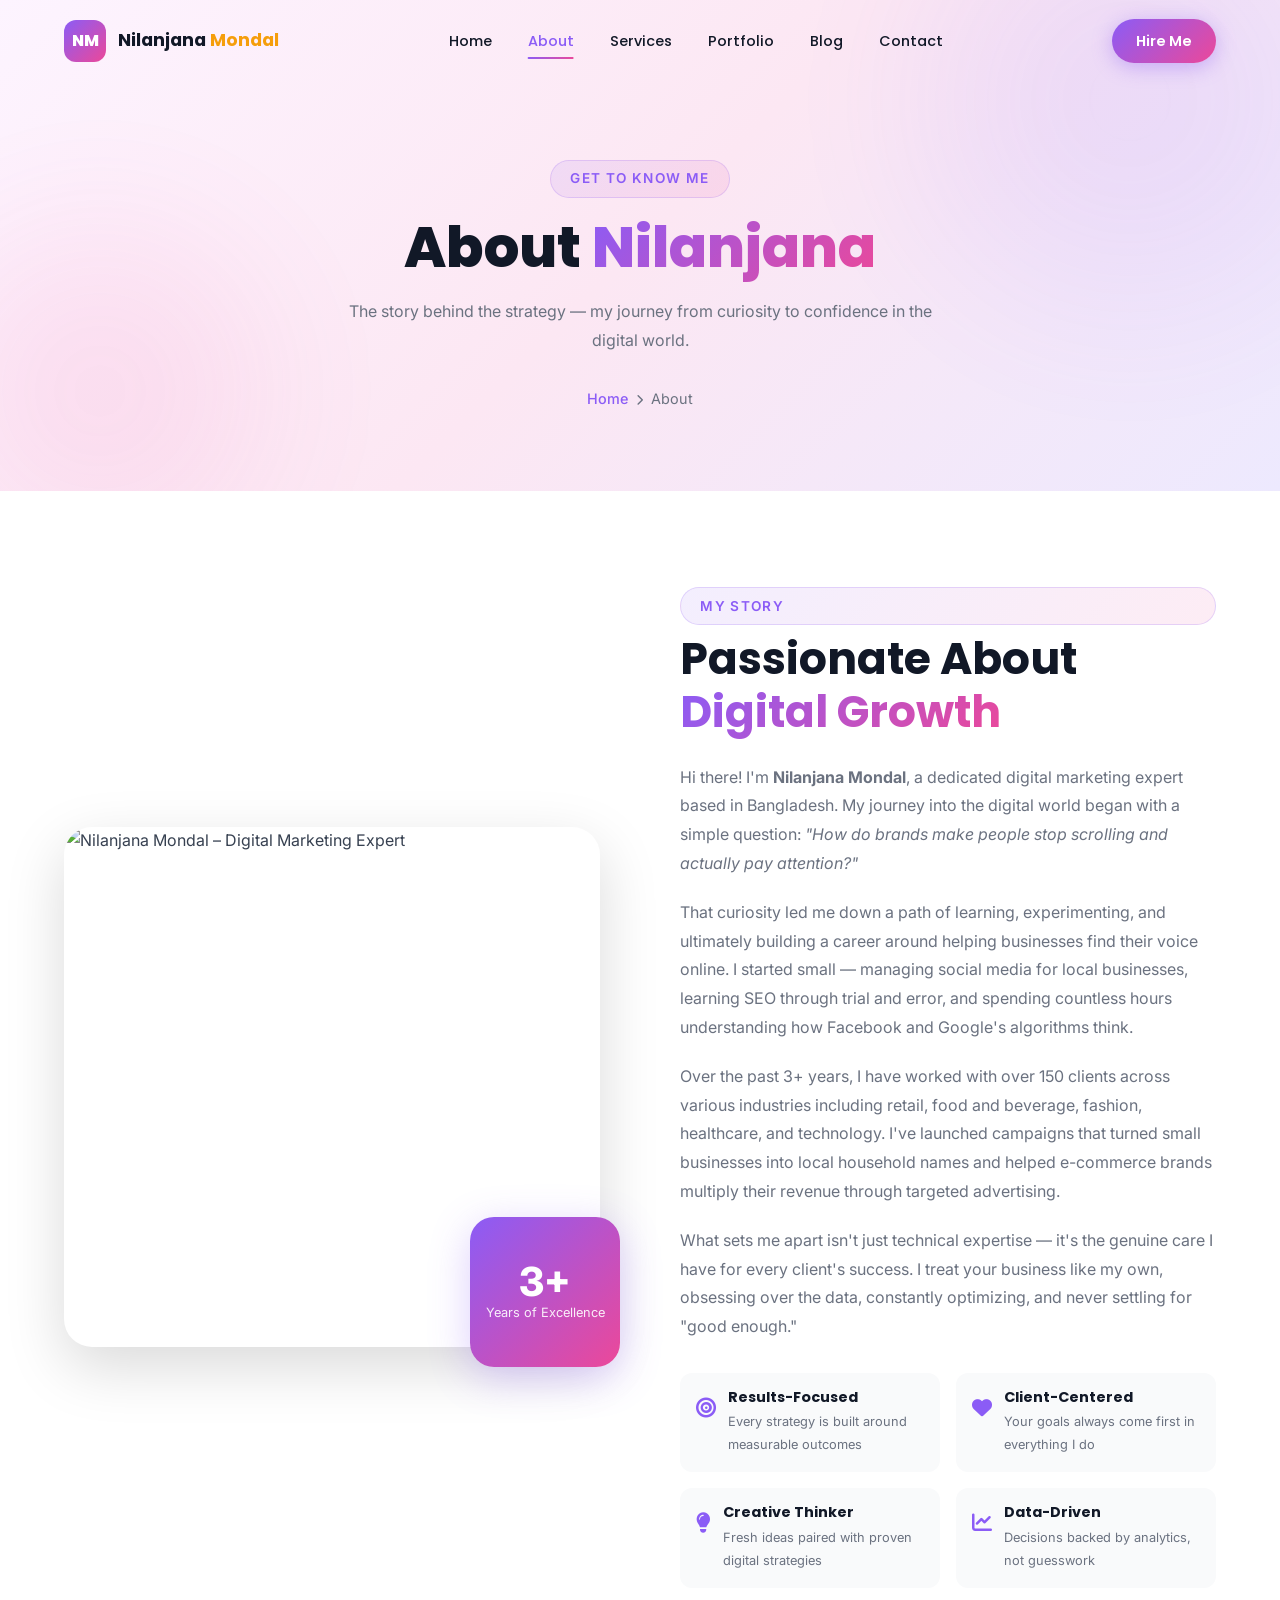
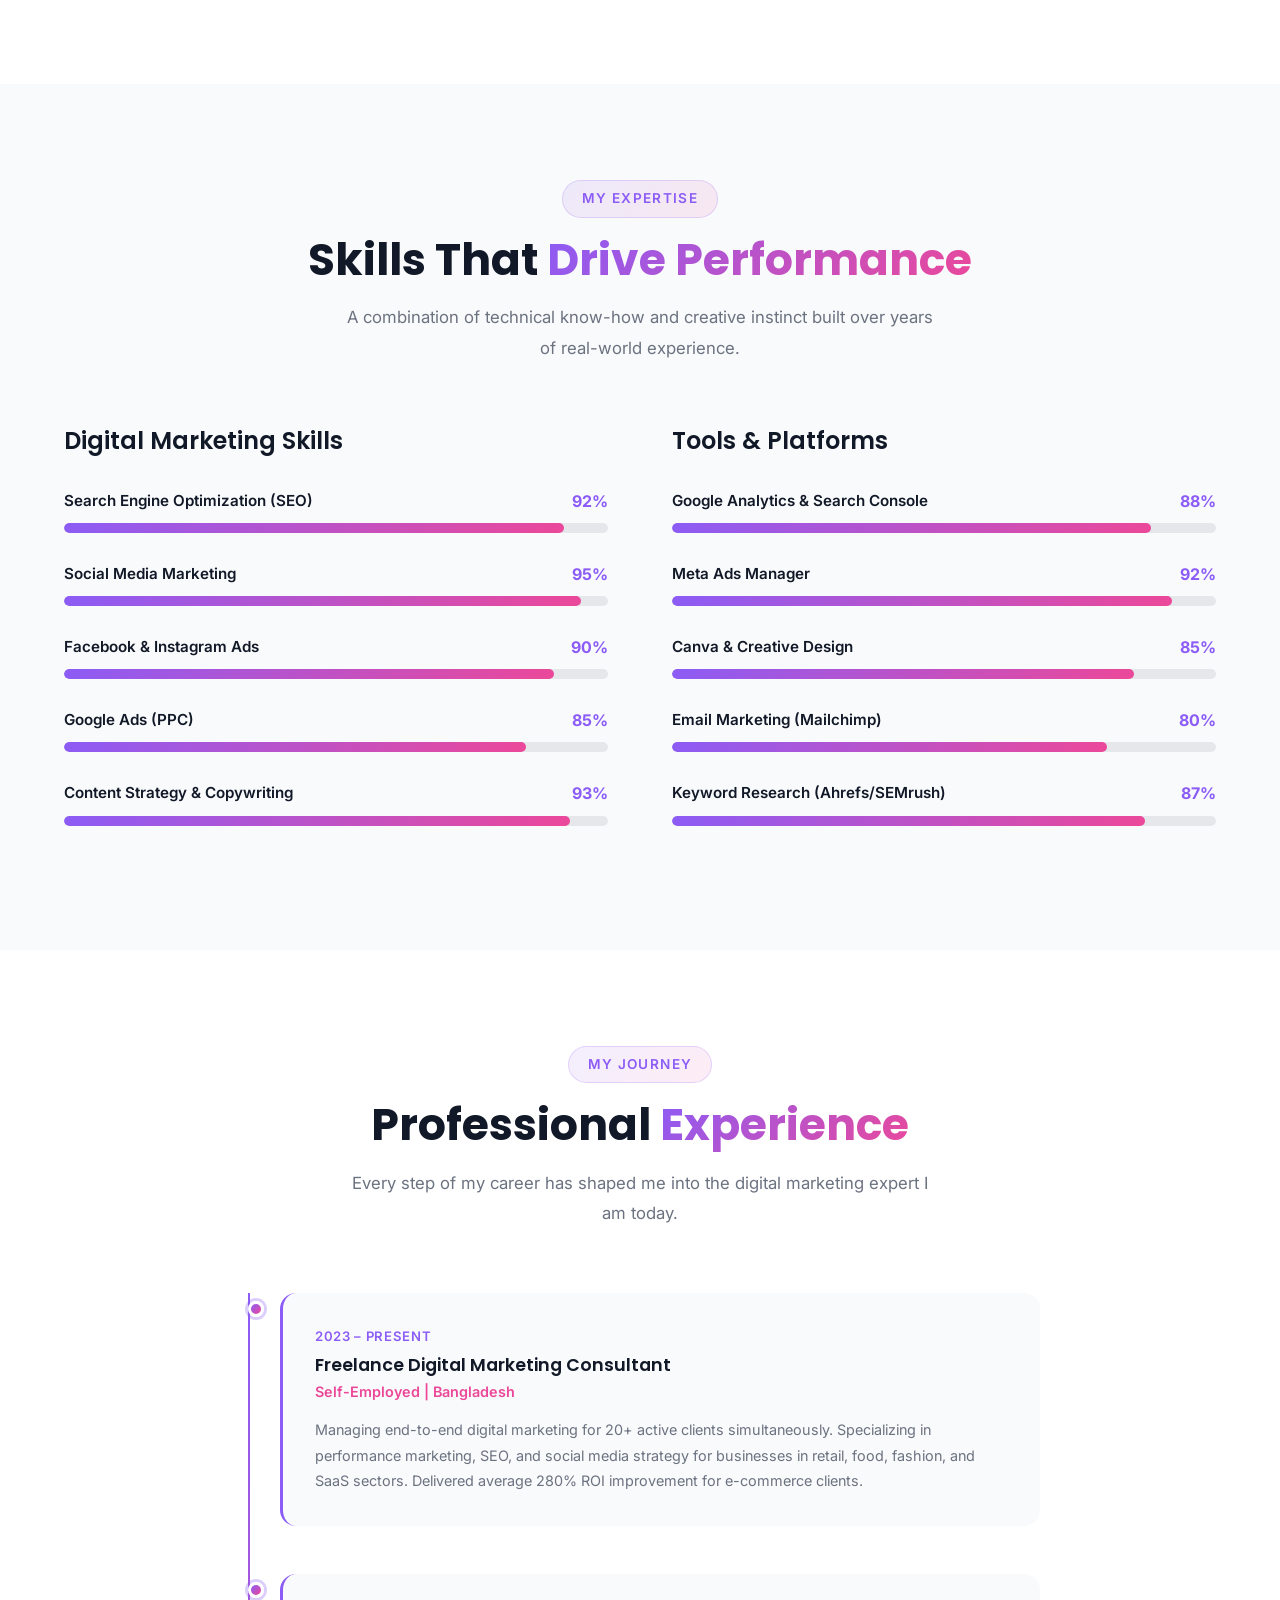
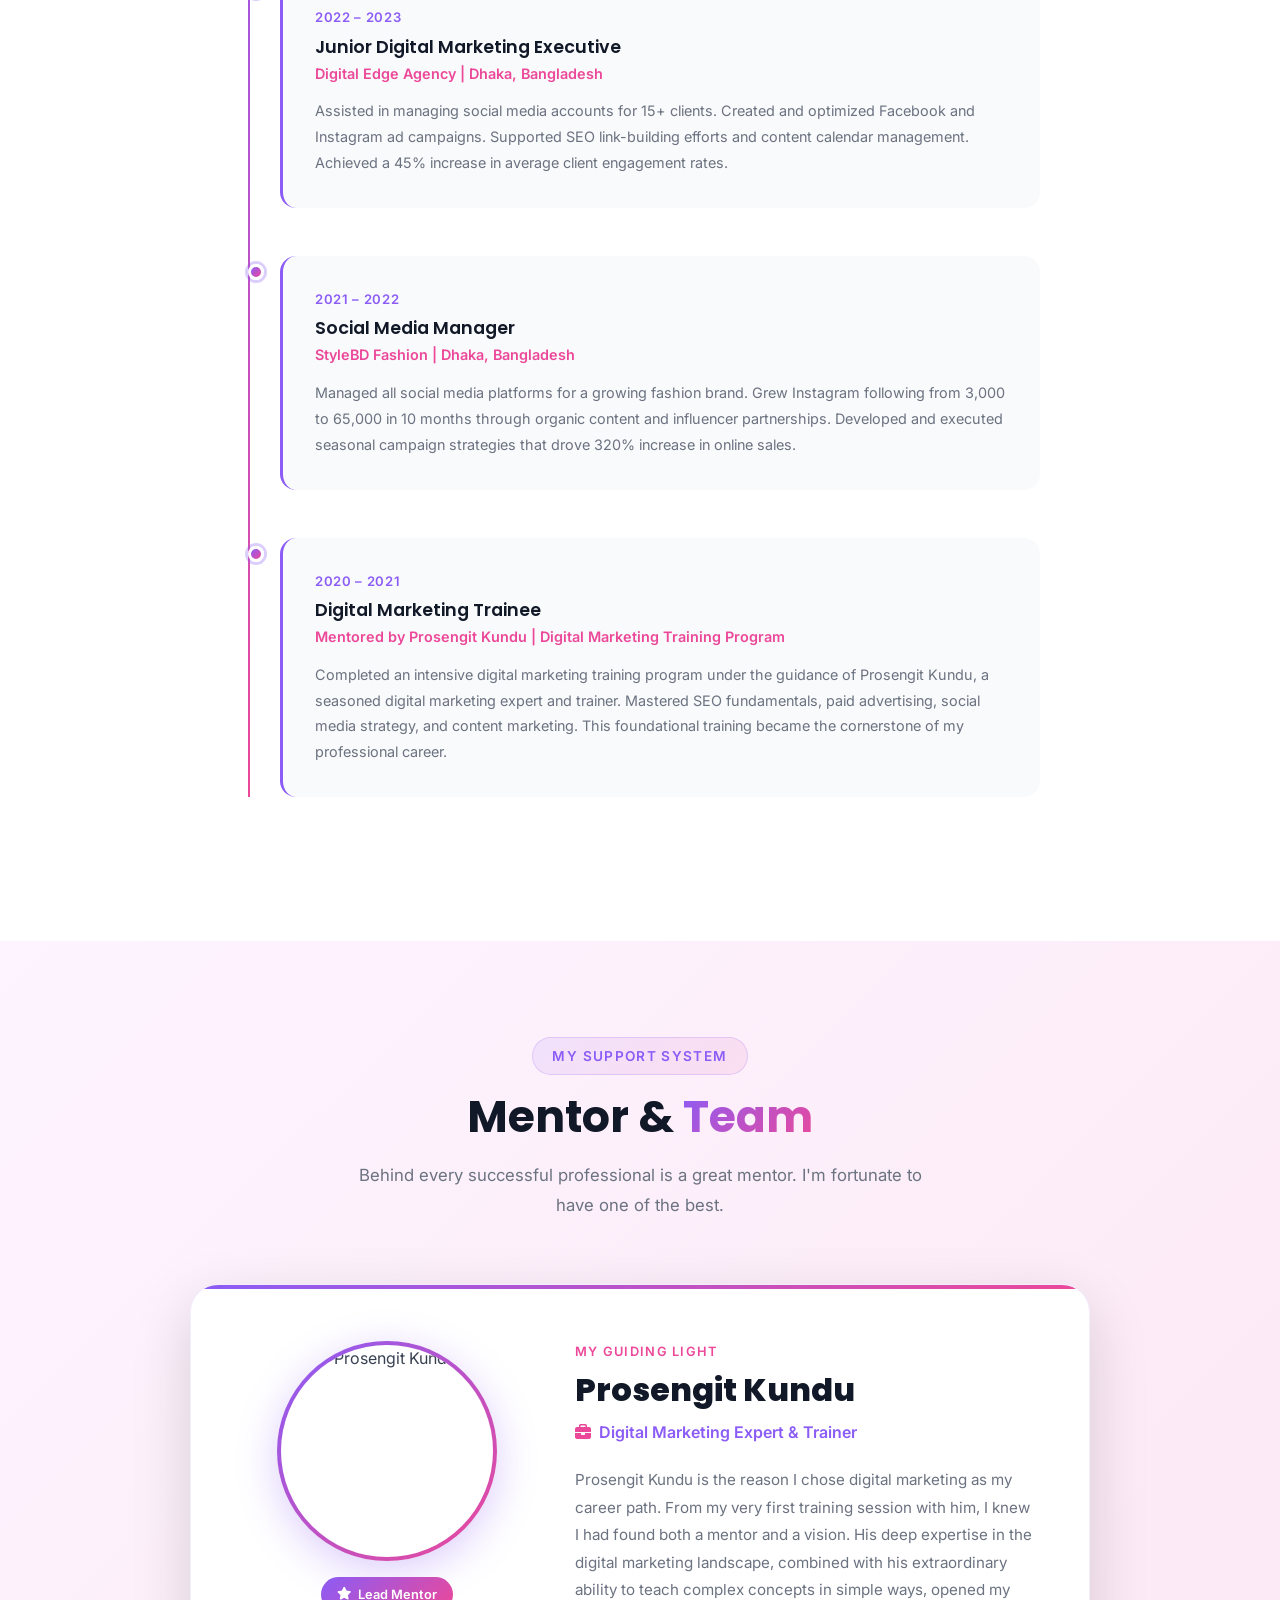
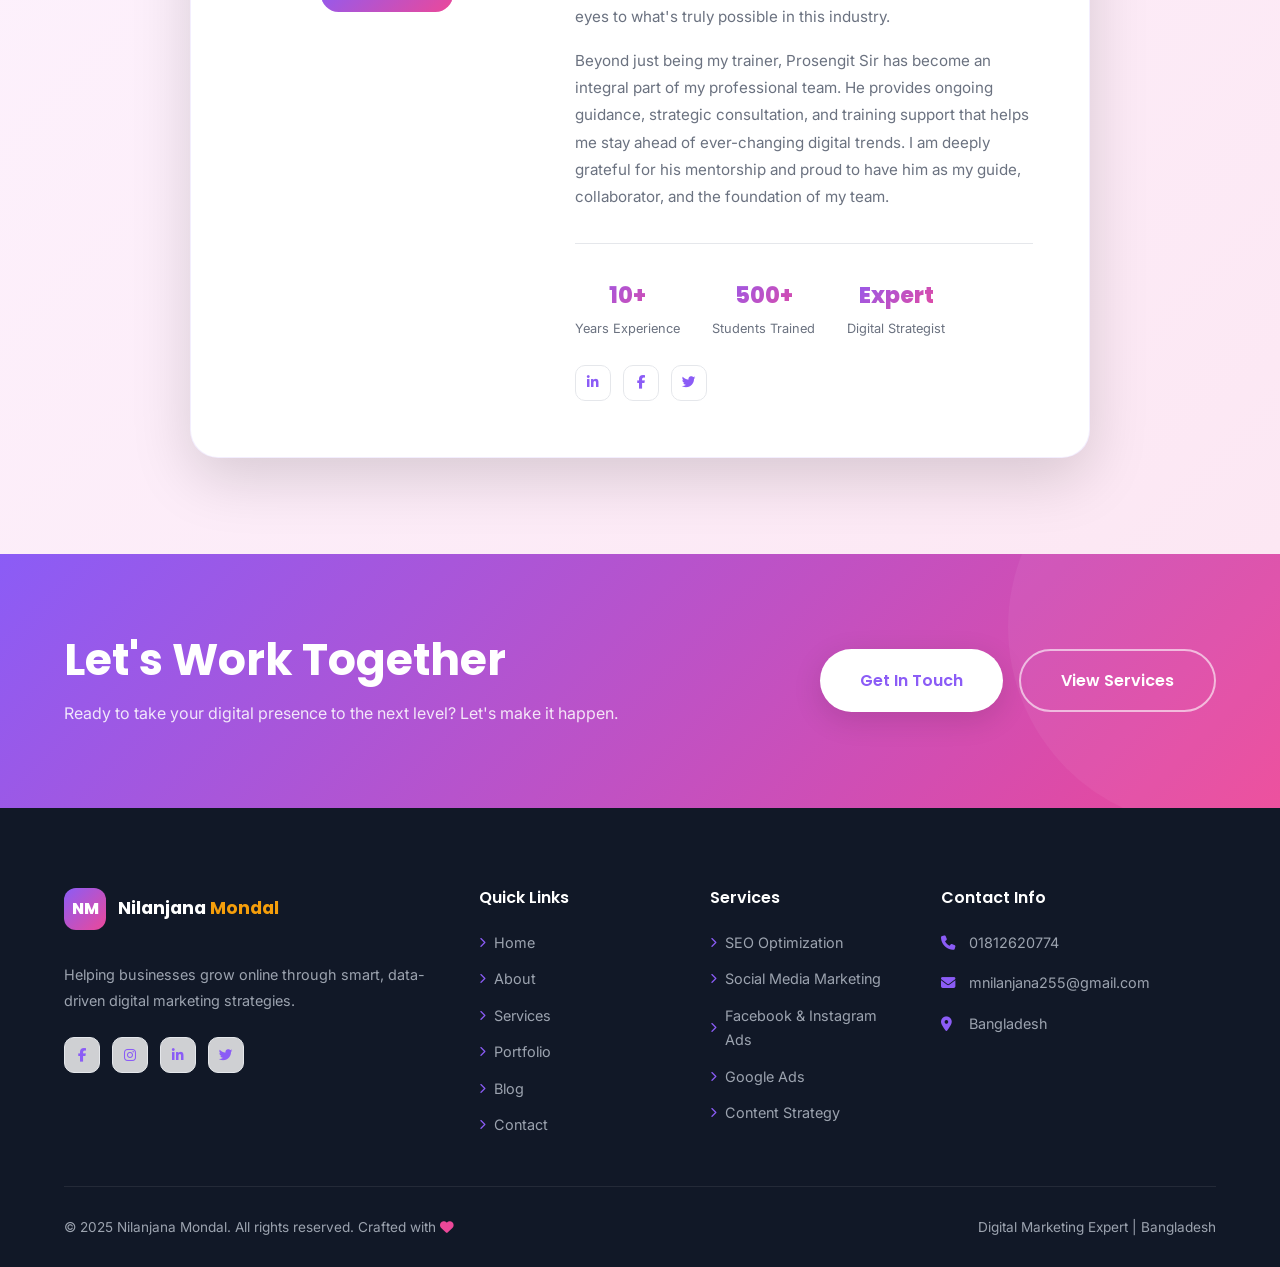
==== about.html @ 02fd8562 "Add files via upload" ====
<!DOCTYPE html>
<html lang="en">
<head>
  <meta charset="UTF-8" />
  <meta name="viewport" content="width=device-width, initial-scale=1.0" />
  <meta name="description" content="About Nilanjana Mondal – Digital Marketing Expert. Her story, skills, and professional journey." />
  <title>About | Nilanjana Mondal – Digital Marketing Expert</title>
  <link rel="preconnect" href="https://fonts.googleapis.com" />
  <link rel="preconnect" href="https://fonts.gstatic.com" crossorigin />
  <link href="https://fonts.googleapis.com/css2?family=Poppins:wght@300;400;500;600;700;800;900&family=Inter:wght@300;400;500;600;700&display=swap" rel="stylesheet" />
  <link rel="stylesheet" href="https://cdnjs.cloudflare.com/ajax/libs/font-awesome/6.5.0/css/all.min.css" />
  <link rel="stylesheet" href="style.css" />
</head>
<body>

<!-- NAVBAR -->
<nav class="navbar" id="navbar">
  <div class="nav-container">
    <a href="index.html" class="nav-logo">
      <span class="logo-nm">NM</span>
      <span class="logo-text">Nilanjana <span class="accent">Mondal</span></span>
    </a>
    <ul class="nav-links" id="navLinks">
      <li><a href="index.html" class="nav-link">Home</a></li>
      <li><a href="about.html" class="nav-link active">About</a></li>
      <li><a href="services.html" class="nav-link">Services</a></li>
      <li><a href="portfolio.html" class="nav-link">Portfolio</a></li>
      <li><a href="blog.html" class="nav-link">Blog</a></li>
      <li><a href="contact.html" class="nav-link">Contact</a></li>
    </ul>
    <a href="contact.html" class="btn btn-primary nav-cta">Hire Me</a>
    <button class="hamburger" id="hamburger" aria-label="Toggle menu">
      <span></span><span></span><span></span>
    </button>
  </div>
</nav>

<!-- PAGE HERO -->
<section class="page-hero">
  <div class="hero-bg-shapes">
    <div class="shape shape-1"></div>
    <div class="shape shape-2"></div>
  </div>
  <div class="container page-hero-content">
    <span class="section-tag" data-reveal="up">Get To Know Me</span>
    <h1 data-reveal="up">About <span class="gradient-text">Nilanjana</span></h1>
    <p data-reveal="up">The story behind the strategy — my journey from curiosity to confidence in the digital world.</p>
    <div class="breadcrumb" data-reveal="up">
      <a href="index.html">Home</a>
      <span><i class="fas fa-chevron-right" style="font-size:0.7rem"></i></span>
      <span>About</span>
    </div>
  </div>
</section>

<!-- STORY SECTION -->
<section class="section about-story">
  <div class="container">
    <div class="about-story-grid">
      <div class="about-img-wrap" data-reveal="left">
        <div class="about-main-img">
          <img src="https://images.unsplash.com/photo-1573496359142-b8d87734a5a2?w=700&q=80" alt="Nilanjana Mondal – Digital Marketing Expert" />
        </div>
        <div class="about-img-deco">
          <strong>3+</strong>
          <span>Years of Excellence</span>
        </div>
      </div>
      <div class="about-content" data-reveal="right">
        <span class="section-tag">My Story</span>
        <h2 class="section-title">Passionate About <span class="gradient-text">Digital Growth</span></h2>
        <p>Hi there! I'm <strong>Nilanjana Mondal</strong>, a dedicated digital marketing expert based in Bangladesh. My journey into the digital world began with a simple question: <em>"How do brands make people stop scrolling and actually pay attention?"</em></p>
        <p>That curiosity led me down a path of learning, experimenting, and ultimately building a career around helping businesses find their voice online. I started small — managing social media for local businesses, learning SEO through trial and error, and spending countless hours understanding how Facebook and Google's algorithms think.</p>
        <p>Over the past 3+ years, I have worked with over 150 clients across various industries including retail, food and beverage, fashion, healthcare, and technology. I've launched campaigns that turned small businesses into local household names and helped e-commerce brands multiply their revenue through targeted advertising.</p>
        <p>What sets me apart isn't just technical expertise — it's the genuine care I have for every client's success. I treat your business like my own, obsessing over the data, constantly optimizing, and never settling for "good enough."</p>
        <div class="about-values">
          <div class="value-item">
            <div class="value-icon"><i class="fas fa-bullseye"></i></div>
            <div>
              <h5>Results-Focused</h5>
              <p>Every strategy is built around measurable outcomes</p>
            </div>
          </div>
          <div class="value-item">
            <div class="value-icon"><i class="fas fa-heart"></i></div>
            <div>
              <h5>Client-Centered</h5>
              <p>Your goals always come first in everything I do</p>
            </div>
          </div>
          <div class="value-item">
            <div class="value-icon"><i class="fas fa-lightbulb"></i></div>
            <div>
              <h5>Creative Thinker</h5>
              <p>Fresh ideas paired with proven digital strategies</p>
            </div>
          </div>
          <div class="value-item">
            <div class="value-icon"><i class="fas fa-chart-line"></i></div>
            <div>
              <h5>Data-Driven</h5>
              <p>Decisions backed by analytics, not guesswork</p>
            </div>
          </div>
        </div>
      </div>
    </div>
  </div>
</section>

<!-- SKILLS SECTION -->
<section class="section skills-section">
  <div class="container">
    <div class="section-header" data-reveal="up">
      <span class="section-tag">My Expertise</span>
      <h2 class="section-title">Skills That <span class="gradient-text">Drive Performance</span></h2>
      <p class="section-desc">A combination of technical know-how and creative instinct built over years of real-world experience.</p>
    </div>
    <div class="skills-container">
      <div class="skills-group" data-reveal="left">
        <h3>Digital Marketing Skills</h3>
        <div class="skill-item">
          <div class="skill-header">
            <span class="skill-name">Search Engine Optimization (SEO)</span>
            <span class="skill-percent">92%</span>
          </div>
          <div class="skill-bar-wrap">
            <div class="skill-bar-fill" style="width:92%"></div>
          </div>
        </div>
        <div class="skill-item">
          <div class="skill-header">
            <span class="skill-name">Social Media Marketing</span>
            <span class="skill-percent">95%</span>
          </div>
          <div class="skill-bar-wrap">
            <div class="skill-bar-fill" style="width:95%"></div>
          </div>
        </div>
        <div class="skill-item">
          <div class="skill-header">
            <span class="skill-name">Facebook & Instagram Ads</span>
            <span class="skill-percent">90%</span>
          </div>
          <div class="skill-bar-wrap">
            <div class="skill-bar-fill" style="width:90%"></div>
          </div>
        </div>
        <div class="skill-item">
          <div class="skill-header">
            <span class="skill-name">Google Ads (PPC)</span>
            <span class="skill-percent">85%</span>
          </div>
          <div class="skill-bar-wrap">
            <div class="skill-bar-fill" style="width:85%"></div>
          </div>
        </div>
        <div class="skill-item">
          <div class="skill-header">
            <span class="skill-name">Content Strategy & Copywriting</span>
            <span class="skill-percent">93%</span>
          </div>
          <div class="skill-bar-wrap">
            <div class="skill-bar-fill" style="width:93%"></div>
          </div>
        </div>
      </div>
      <div class="skills-group" data-reveal="right">
        <h3>Tools & Platforms</h3>
        <div class="skill-item">
          <div class="skill-header">
            <span class="skill-name">Google Analytics & Search Console</span>
            <span class="skill-percent">88%</span>
          </div>
          <div class="skill-bar-wrap">
            <div class="skill-bar-fill" style="width:88%"></div>
          </div>
        </div>
        <div class="skill-item">
          <div class="skill-header">
            <span class="skill-name">Meta Ads Manager</span>
            <span class="skill-percent">92%</span>
          </div>
          <div class="skill-bar-wrap">
            <div class="skill-bar-fill" style="width:92%"></div>
          </div>
        </div>
        <div class="skill-item">
          <div class="skill-header">
            <span class="skill-name">Canva & Creative Design</span>
            <span class="skill-percent">85%</span>
          </div>
          <div class="skill-bar-wrap">
            <div class="skill-bar-fill" style="width:85%"></div>
          </div>
        </div>
        <div class="skill-item">
          <div class="skill-header">
            <span class="skill-name">Email Marketing (Mailchimp)</span>
            <span class="skill-percent">80%</span>
          </div>
          <div class="skill-bar-wrap">
            <div class="skill-bar-fill" style="width:80%"></div>
          </div>
        </div>
        <div class="skill-item">
          <div class="skill-header">
            <span class="skill-name">Keyword Research (Ahrefs/SEMrush)</span>
            <span class="skill-percent">87%</span>
          </div>
          <div class="skill-bar-wrap">
            <div class="skill-bar-fill" style="width:87%"></div>
          </div>
        </div>
      </div>
    </div>
  </div>
</section>

<!-- EXPERIENCE SECTION -->
<section class="section experience-section">
  <div class="container">
    <div class="section-header" data-reveal="up">
      <span class="section-tag">My Journey</span>
      <h2 class="section-title">Professional <span class="gradient-text">Experience</span></h2>
      <p class="section-desc">Every step of my career has shaped me into the digital marketing expert I am today.</p>
    </div>
    <div class="timeline" style="max-width:800px;margin:0 auto" data-reveal="up">
      <div class="timeline-item">
        <div class="timeline-dot"></div>
        <div class="timeline-content">
          <div class="timeline-date">2023 – Present</div>
          <h4>Freelance Digital Marketing Consultant</h4>
          <div class="timeline-company">Self-Employed | Bangladesh</div>
          <p>Managing end-to-end digital marketing for 20+ active clients simultaneously. Specializing in performance marketing, SEO, and social media strategy for businesses in retail, food, fashion, and SaaS sectors. Delivered average 280% ROI improvement for e-commerce clients.</p>
        </div>
      </div>
      <div class="timeline-item">
        <div class="timeline-dot"></div>
        <div class="timeline-content">
          <div class="timeline-date">2022 – 2023</div>
          <h4>Junior Digital Marketing Executive</h4>
          <div class="timeline-company">Digital Edge Agency | Dhaka, Bangladesh</div>
          <p>Assisted in managing social media accounts for 15+ clients. Created and optimized Facebook and Instagram ad campaigns. Supported SEO link-building efforts and content calendar management. Achieved a 45% increase in average client engagement rates.</p>
        </div>
      </div>
      <div class="timeline-item">
        <div class="timeline-dot"></div>
        <div class="timeline-content">
          <div class="timeline-date">2021 – 2022</div>
          <h4>Social Media Manager</h4>
          <div class="timeline-company">StyleBD Fashion | Dhaka, Bangladesh</div>
          <p>Managed all social media platforms for a growing fashion brand. Grew Instagram following from 3,000 to 65,000 in 10 months through organic content and influencer partnerships. Developed and executed seasonal campaign strategies that drove 320% increase in online sales.</p>
        </div>
      </div>
      <div class="timeline-item">
        <div class="timeline-dot"></div>
        <div class="timeline-content">
          <div class="timeline-date">2020 – 2021</div>
          <h4>Digital Marketing Trainee</h4>
          <div class="timeline-company">Mentored by Prosengit Kundu | Digital Marketing Training Program</div>
          <p>Completed an intensive digital marketing training program under the guidance of Prosengit Kundu, a seasoned digital marketing expert and trainer. Mastered SEO fundamentals, paid advertising, social media strategy, and content marketing. This foundational training became the cornerstone of my professional career.</p>
        </div>
      </div>
    </div>
  </div>
</section>

<!-- MENTOR SECTION -->
<section class="section mentor-section">
  <div class="container">
    <div class="section-header" data-reveal="up">
      <span class="section-tag">My Support System</span>
      <h2 class="section-title">Mentor & <span class="gradient-text">Team</span></h2>
      <p class="section-desc">Behind every successful professional is a great mentor. I'm fortunate to have one of the best.</p>
    </div>
    <div class="mentor-card-wrap" data-reveal="up">
      <div class="mentor-card">
        <div class="mentor-img-wrap">
          <div class="mentor-img-circle">
            <img src="https://images.unsplash.com/photo-1507003211169-0a1dd7228f2d?w=300&q=80" alt="Prosengit Kundu" />
          </div>
          <div class="mentor-badge"><i class="fas fa-star"></i> Lead Mentor</div>
        </div>
        <div class="mentor-content">
          <div class="mentor-tag">My Guiding Light</div>
          <h3 class="mentor-name">Prosengit Kundu</h3>
          <p class="mentor-title"><i class="fas fa-briefcase"></i> Digital Marketing Expert & Trainer</p>
          <p class="mentor-bio">
            Prosengit Kundu is the reason I chose digital marketing as my career path. From my very first training session with him, I knew I had found both a mentor and a vision. His deep expertise in the digital marketing landscape, combined with his extraordinary ability to teach complex concepts in simple ways, opened my eyes to what's truly possible in this industry.
          </p>
          <p class="mentor-bio" style="margin-top:1rem">
            Beyond just being my trainer, Prosengit Sir has become an integral part of my professional team. He provides ongoing guidance, strategic consultation, and training support that helps me stay ahead of ever-changing digital trends. I am deeply grateful for his mentorship and proud to have him as my guide, collaborator, and the foundation of my team.
          </p>
          <div class="mentor-stats">
            <div class="m-stat"><strong>10+</strong><span>Years Experience</span></div>
            <div class="m-stat"><strong>500+</strong><span>Students Trained</span></div>
            <div class="m-stat"><strong>Expert</strong><span>Digital Strategist</span></div>
          </div>
          <div class="mentor-socials">
            <a href="#" class="social-icon sm"><i class="fab fa-linkedin-in"></i></a>
            <a href="#" class="social-icon sm"><i class="fab fa-facebook-f"></i></a>
            <a href="#" class="social-icon sm"><i class="fab fa-twitter"></i></a>
          </div>
        </div>
      </div>
    </div>
  </div>
</section>

<!-- CTA -->
<section class="cta-band" data-reveal="up">
  <div class="container">
    <div class="cta-band-inner">
      <div class="cta-band-content">
        <h2>Let's Work Together</h2>
        <p>Ready to take your digital presence to the next level? Let's make it happen.</p>
      </div>
      <div class="cta-band-btns">
        <a href="contact.html" class="btn btn-white btn-lg">Get In Touch</a>
        <a href="services.html" class="btn btn-outline-white btn-lg">View Services</a>
      </div>
    </div>
  </div>
</section>

<!-- FOOTER -->
<footer class="footer">
  <div class="container">
    <div class="footer-grid">
      <div class="footer-brand">
        <a href="index.html" class="nav-logo" style="margin-bottom:1rem;display:inline-flex">
          <span class="logo-nm">NM</span>
          <span class="logo-text" style="color:#fff">Nilanjana <span class="accent">Mondal</span></span>
        </a>
        <p>Helping businesses grow online through smart, data-driven digital marketing strategies.</p>
        <div class="footer-socials">
          <a href="#" class="social-icon sm"><i class="fab fa-facebook-f"></i></a>
          <a href="#" class="social-icon sm"><i class="fab fa-instagram"></i></a>
          <a href="#" class="social-icon sm"><i class="fab fa-linkedin-in"></i></a>
          <a href="#" class="social-icon sm"><i class="fab fa-twitter"></i></a>
        </div>
      </div>
      <div class="footer-links">
        <h4>Quick Links</h4>
        <ul>
          <li><a href="index.html"><i class="fas fa-chevron-right"></i> Home</a></li>
          <li><a href="about.html"><i class="fas fa-chevron-right"></i> About</a></li>
          <li><a href="services.html"><i class="fas fa-chevron-right"></i> Services</a></li>
          <li><a href="portfolio.html"><i class="fas fa-chevron-right"></i> Portfolio</a></li>
          <li><a href="blog.html"><i class="fas fa-chevron-right"></i> Blog</a></li>
          <li><a href="contact.html"><i class="fas fa-chevron-right"></i> Contact</a></li>
        </ul>
      </div>
      <div class="footer-links">
        <h4>Services</h4>
        <ul>
          <li><a href="services.html"><i class="fas fa-chevron-right"></i> SEO Optimization</a></li>
          <li><a href="services.html"><i class="fas fa-chevron-right"></i> Social Media Marketing</a></li>
          <li><a href="services.html"><i class="fas fa-chevron-right"></i> Facebook & Instagram Ads</a></li>
          <li><a href="services.html"><i class="fas fa-chevron-right"></i> Google Ads</a></li>
          <li><a href="services.html"><i class="fas fa-chevron-right"></i> Content Strategy</a></li>
        </ul>
      </div>
      <div class="footer-contact">
        <h4>Contact Info</h4>
        <ul>
          <li><i class="fas fa-phone"></i> <a href="tel:01812620774">01812620774</a></li>
          <li><i class="fas fa-envelope"></i> <a href="mailto:mnilanjana255@gmail.com">mnilanjana255@gmail.com</a></li>
          <li><i class="fas fa-map-marker-alt"></i> Bangladesh</li>
        </ul>
      </div>
    </div>
    <div class="footer-bottom">
      <p>© 2025 Nilanjana Mondal. All rights reserved. Crafted with <i class="fas fa-heart" style="color:#EC4899"></i></p>
      <p>Digital Marketing Expert | Bangladesh</p>
    </div>
  </div>
</footer>

<button class="back-to-top" id="backToTop" aria-label="Back to top"><i class="fas fa-arrow-up"></i></button>
<div class="mobile-overlay" id="mobileOverlay"></div>
<script src="main.js"></script>
</body>
</html>
---- style.css ----
/* =========================================
   NILANJANA MONDAL – PORTFOLIO CSS
   Premium Digital Marketing Portfolio
   Author: Nilanjana Mondal
   ========================================= */

/* ---- CSS VARIABLES ---- */
:root {
  --primary: #8B5CF6;
  --primary-dark: #6D28D9;
  --secondary: #EC4899;
  --accent: #F59E0B;
  --dark: #111827;
  --dark-2: #1F2937;
  --dark-3: #374151;
  --light-bg: #F9FAFB;
  --white: #FFFFFF;
  --gray-100: #F3F4F6;
  --gray-200: #E5E7EB;
  --gray-400: #9CA3AF;
  --gray-600: #4B5563;
  --text: #374151;
  --text-light: #6B7280;
  --gradient: linear-gradient(135deg, #8B5CF6, #EC4899);
  --gradient-soft: linear-gradient(135deg, rgba(139,92,246,0.1), rgba(236,72,153,0.1));
  --shadow-sm: 0 2px 8px rgba(0,0,0,0.08);
  --shadow-md: 0 8px 30px rgba(0,0,0,0.12);
  --shadow-lg: 0 20px 60px rgba(0,0,0,0.15);
  --shadow-purple: 0 10px 40px rgba(139,92,246,0.3);
  --border-radius: 16px;
  --border-radius-sm: 8px;
  --transition: all 0.3s ease;
  --font-primary: 'Poppins', sans-serif;
  --font-secondary: 'Inter', sans-serif;
}

/* ---- RESET & BASE ---- */
*, *::before, *::after { box-sizing: border-box; margin: 0; padding: 0; }
html { scroll-behavior: smooth; font-size: 16px; }
body {
  font-family: var(--font-secondary);
  color: var(--text);
  background: var(--white);
  line-height: 1.7;
  overflow-x: hidden;
}
img { max-width: 100%; height: auto; display: block; }
a { text-decoration: none; color: inherit; transition: var(--transition); }
ul { list-style: none; }
button { border: none; background: none; cursor: pointer; }
input, textarea { outline: none; font-family: inherit; }

/* ---- TYPOGRAPHY ---- */
h1, h2, h3, h4, h5 { font-family: var(--font-primary); line-height: 1.2; color: var(--dark); }
h1 { font-size: clamp(2rem, 5vw, 3.5rem); font-weight: 800; }
h2 { font-size: clamp(1.75rem, 4vw, 2.75rem); font-weight: 700; }
h3 { font-size: clamp(1.2rem, 3vw, 1.5rem); font-weight: 600; }
h4 { font-size: 1.1rem; font-weight: 600; }
p { color: var(--text-light); line-height: 1.8; }

.gradient-text {
  background: var(--gradient);
  -webkit-background-clip: text;
  -webkit-text-fill-color: transparent;
  background-clip: text;
}
.accent { color: var(--accent); }

/* ---- LAYOUT ---- */
.container {
  max-width: 1200px;
  margin: 0 auto;
  padding: 0 1.5rem;
}
.section {
  padding: 6rem 0;
}
.section-header {
  text-align: center;
  margin-bottom: 4rem;
}
.section-tag {
  display: inline-block;
  background: var(--gradient-soft);
  color: var(--primary);
  font-size: 0.85rem;
  font-weight: 600;
  letter-spacing: 0.1em;
  text-transform: uppercase;
  padding: 0.4rem 1.2rem;
  border-radius: 50px;
  margin-bottom: 1rem;
  border: 1px solid rgba(139,92,246,0.2);
}
.section-title { margin-bottom: 1rem; }
.section-desc { color: var(--text-light); max-width: 600px; margin: 0 auto; font-size: 1.05rem; }
.text-center { text-align: center; }

/* ---- BUTTONS ---- */
.btn {
  display: inline-flex;
  align-items: center;
  gap: 0.5rem;
  padding: 0.8rem 2rem;
  border-radius: 50px;
  font-family: var(--font-primary);
  font-weight: 600;
  font-size: 0.95rem;
  transition: var(--transition);
  cursor: pointer;
  white-space: nowrap;
}
.btn-lg { padding: 1rem 2.5rem; font-size: 1rem; }
.btn-sm { padding: 0.5rem 1.2rem; font-size: 0.85rem; }
.btn-primary {
  background: var(--gradient);
  color: var(--white);
  box-shadow: 0 4px 20px rgba(139,92,246,0.4);
}
.btn-primary:hover {
  transform: translateY(-3px);
  box-shadow: 0 8px 30px rgba(139,92,246,0.5);
  color: var(--white);
}
.btn-outline {
  background: transparent;
  color: var(--primary);
  border: 2px solid var(--primary);
}
.btn-outline:hover {
  background: var(--primary);
  color: var(--white);
  transform: translateY(-3px);
}
.btn-white {
  background: var(--white);
  color: var(--primary);
  box-shadow: var(--shadow-md);
}
.btn-white:hover {
  transform: translateY(-3px);
  box-shadow: var(--shadow-lg);
  color: var(--primary-dark);
}
.btn-outline-white {
  background: transparent;
  color: var(--white);
  border: 2px solid rgba(255,255,255,0.6);
}
.btn-outline-white:hover {
  background: rgba(255,255,255,0.15);
  border-color: var(--white);
  transform: translateY(-3px);
}

/* ---- NAVBAR ---- */
.navbar {
  position: fixed;
  top: 0;
  left: 0;
  right: 0;
  z-index: 1000;
  padding: 1.2rem 0;
  transition: var(--transition);
  background: transparent;
}
.navbar.scrolled {
  background: rgba(255,255,255,0.95);
  backdrop-filter: blur(20px);
  -webkit-backdrop-filter: blur(20px);
  box-shadow: 0 2px 30px rgba(0,0,0,0.1);
  padding: 0.8rem 0;
}
.nav-container {
  max-width: 1200px;
  margin: 0 auto;
  padding: 0 1.5rem;
  display: flex;
  align-items: center;
  justify-content: space-between;
  gap: 2rem;
}
.nav-logo {
  display: flex;
  align-items: center;
  gap: 0.75rem;
}
.logo-nm {
  width: 42px;
  height: 42px;
  background: var(--gradient);
  color: white;
  border-radius: 12px;
  display: flex;
  align-items: center;
  justify-content: center;
  font-family: var(--font-primary);
  font-weight: 800;
  font-size: 1rem;
  flex-shrink: 0;
}
.logo-text {
  font-family: var(--font-primary);
  font-weight: 700;
  font-size: 1.1rem;
  color: var(--dark);
}
.nav-links {
  display: flex;
  align-items: center;
  gap: 0.25rem;
}
.nav-link {
  padding: 0.5rem 1rem;
  border-radius: 8px;
  font-family: var(--font-primary);
  font-weight: 500;
  font-size: 0.9rem;
  color: var(--dark);
  transition: var(--transition);
  position: relative;
}
.nav-link::after {
  content: '';
  position: absolute;
  bottom: 0;
  left: 50%;
  transform: translateX(-50%);
  width: 0;
  height: 2px;
  background: var(--gradient);
  border-radius: 2px;
  transition: width 0.3s ease;
}
.nav-link:hover::after, .nav-link.active::after { width: 60%; }
.nav-link:hover, .nav-link.active { color: var(--primary); }
.nav-cta { font-size: 0.9rem; padding: 0.6rem 1.5rem; }
.hamburger {
  display: none;
  flex-direction: column;
  gap: 5px;
  padding: 0.5rem;
  z-index: 1001;
}
.hamburger span {
  display: block;
  width: 24px;
  height: 2px;
  background: var(--dark);
  border-radius: 2px;
  transition: var(--transition);
}
.hamburger.active span:nth-child(1) { transform: translateY(7px) rotate(45deg); }
.hamburger.active span:nth-child(2) { opacity: 0; }
.hamburger.active span:nth-child(3) { transform: translateY(-7px) rotate(-45deg); }
.mobile-overlay {
  display: none;
  position: fixed;
  inset: 0;
  background: rgba(0,0,0,0.5);
  z-index: 999;
  backdrop-filter: blur(4px);
}
.mobile-overlay.active { display: block; }

/* ---- HERO ---- */
.hero {
  min-height: 100vh;
  display: flex;
  align-items: center;
  background: linear-gradient(135deg, #fdf4ff 0%, #fce7f3 50%, #ede9fe 100%);
  position: relative;
  overflow: hidden;
  padding: 7rem 1.5rem 4rem;
}
.hero-bg-shapes { position: absolute; inset: 0; pointer-events: none; overflow: hidden; }
.shape {
  position: absolute;
  border-radius: 50%;
  filter: blur(60px);
  opacity: 0.4;
}
.shape-1 { width: 500px; height: 500px; background: radial-gradient(circle, rgba(139,92,246,0.3), transparent); top: -150px; right: -100px; animation: floatShape 8s ease-in-out infinite; }
.shape-2 { width: 400px; height: 400px; background: radial-gradient(circle, rgba(236,72,153,0.3), transparent); bottom: -100px; left: -100px; animation: floatShape 10s ease-in-out infinite reverse; }
.shape-3 { width: 300px; height: 300px; background: radial-gradient(circle, rgba(245,158,11,0.2), transparent); top: 50%; left: 40%; animation: floatShape 7s ease-in-out infinite 2s; }
@keyframes floatShape {
  0%, 100% { transform: translate(0, 0) scale(1); }
  50% { transform: translate(20px, -20px) scale(1.05); }
}
.hero-container {
  max-width: 1200px;
  margin: 0 auto;
  display: grid;
  grid-template-columns: 1fr 1fr;
  gap: 4rem;
  align-items: center;
  width: 100%;
  position: relative;
  z-index: 1;
}
.hero-badge {
  display: inline-flex;
  align-items: center;
  gap: 0.5rem;
  background: rgba(255,255,255,0.8);
  border: 1px solid rgba(139,92,246,0.2);
  color: var(--primary);
  font-size: 0.85rem;
  font-weight: 600;
  padding: 0.5rem 1.2rem;
  border-radius: 50px;
  margin-bottom: 1.5rem;
  backdrop-filter: blur(10px);
}
.badge-dot {
  width: 8px;
  height: 8px;
  background: #10B981;
  border-radius: 50%;
  animation: pulse 2s infinite;
}
@keyframes pulse {
  0%, 100% { box-shadow: 0 0 0 0 rgba(16,185,129,0.4); }
  50% { box-shadow: 0 0 0 8px rgba(16,185,129,0); }
}
.hero-title { margin-bottom: 1.5rem; line-height: 1.15; }
.hero-sub-title {
  display: block;
  font-size: clamp(1.3rem, 3vw, 2rem);
  font-weight: 700;
  color: var(--primary);
  min-height: 2.5rem;
}
.typing-cursor { display: inline-block; width: 3px; height: 1.2em; background: var(--primary); animation: blink 0.75s step-end infinite; vertical-align: middle; }
@keyframes blink { 0%, 100% { opacity: 1; } 50% { opacity: 0; } }
.hero-desc {
  font-size: 1.1rem;
  color: var(--gray-600);
  margin-bottom: 2.5rem;
  max-width: 520px;
}
.hero-btns {
  display: flex;
  gap: 1rem;
  flex-wrap: wrap;
  margin-bottom: 2.5rem;
}
.hero-socials {
  display: flex;
  gap: 0.75rem;
}
.social-icon {
  width: 42px;
  height: 42px;
  border-radius: 12px;
  background: rgba(255,255,255,0.8);
  border: 1px solid var(--gray-200);
  display: flex;
  align-items: center;
  justify-content: center;
  color: var(--primary);
  font-size: 0.95rem;
  transition: var(--transition);
  backdrop-filter: blur(10px);
}
.social-icon:hover {
  background: var(--gradient);
  color: white;
  border-color: transparent;
  transform: translateY(-4px);
  box-shadow: 0 8px 20px rgba(139,92,246,0.35);
}
.social-icon.sm { width: 36px; height: 36px; font-size: 0.85rem; border-radius: 10px; }
.hero-image-wrap { position: relative; display: flex; justify-content: center; align-items: center; }
.hero-img-ring {
  position: absolute;
  width: 480px;
  height: 480px;
  border-radius: 50%;
  background: conic-gradient(from 0deg, var(--primary), var(--secondary), var(--accent), var(--primary));
  padding: 4px;
  animation: spin 8s linear infinite;
}
@keyframes spin { to { transform: rotate(360deg); } }
.hero-img-container {
  position: relative;
  z-index: 2;
  width: 440px;
  height: 440px;
  border-radius: 50%;
  overflow: hidden;
  border: 6px solid white;
  box-shadow: var(--shadow-lg);
}
.hero-img { width: 100%; height: 100%; object-fit: cover; object-position: top center; }
.hero-float-card {
  position: absolute;
  background: white;
  border-radius: 16px;
  padding: 1rem 1.25rem;
  display: flex;
  align-items: center;
  gap: 0.75rem;
  box-shadow: var(--shadow-lg);
  animation: floatCard 3s ease-in-out infinite;
  z-index: 3;
}
.hero-float-card i { font-size: 1.5rem; color: var(--primary); }
.hero-float-card strong { display: block; font-family: var(--font-primary); font-weight: 700; font-size: 1.1rem; color: var(--dark); }
.hero-float-card span { font-size: 0.8rem; color: var(--text-light); }
.card-1 { bottom: 60px; left: -20px; animation-delay: 0s; }
.card-2 { top: 60px; right: -20px; animation-delay: 1.5s; }
@keyframes floatCard {
  0%, 100% { transform: translateY(0); }
  50% { transform: translateY(-10px); }
}

/* ---- STATS ---- */
.stats-section {
  background: var(--dark);
  padding: 4rem 0;
}
.stats-grid {
  display: grid;
  grid-template-columns: repeat(4, 1fr);
  gap: 2rem;
}
.stat-item {
  text-align: center;
  padding: 2rem;
  border-radius: var(--border-radius);
  background: rgba(255,255,255,0.05);
  border: 1px solid rgba(255,255,255,0.08);
  transition: var(--transition);
}
.stat-item:hover {
  background: rgba(139,92,246,0.15);
  border-color: rgba(139,92,246,0.3);
  transform: translateY(-5px);
}
.stat-icon { font-size: 2rem; background: var(--gradient); -webkit-background-clip: text; -webkit-text-fill-color: transparent; background-clip: text; margin-bottom: 0.75rem; }
.stat-number { font-family: var(--font-primary); font-size: 3rem; font-weight: 800; color: var(--white); line-height: 1; margin-bottom: 0.5rem; }
.stat-number::after { content: '+'; font-size: 2rem; color: var(--primary); }
.stat-item:nth-child(4) .stat-number::after { content: '%'; }
.portfolio-preview .stat-item:nth-child(2) .stat-number::after { content: '+'; }
.portfolio-preview .stat-item:nth-child(4) .stat-number::after { content: '%'; }
.stat-label { color: var(--gray-400); font-size: 0.9rem; }

/* ---- SERVICES ---- */
.services-preview { background: var(--light-bg); }
.services-grid {
  display: grid;
  grid-template-columns: repeat(3, 1fr);
  gap: 1.5rem;
}
.service-card {
  background: var(--white);
  border-radius: var(--border-radius);
  padding: 2.5rem 2rem;
  border: 1px solid var(--gray-200);
  transition: var(--transition);
  position: relative;
  overflow: hidden;
}
.service-card::before {
  content: '';
  position: absolute;
  top: 0;
  left: 0;
  right: 0;
  height: 3px;
  background: var(--gradient);
  transform: scaleX(0);
  transition: transform 0.3s ease;
}
.service-card:hover::before { transform: scaleX(1); }
.service-card:hover {
  box-shadow: var(--shadow-lg);
  transform: translateY(-8px);
  border-color: transparent;
}
.service-icon {
  width: 64px;
  height: 64px;
  border-radius: 18px;
  display: flex;
  align-items: center;
  justify-content: center;
  font-size: 1.5rem;
  color: white;
  margin-bottom: 1.5rem;
  transition: var(--transition);
}
.service-card:hover .service-icon { transform: scale(1.1) rotate(5deg); }
.service-card h3 { margin-bottom: 0.75rem; font-size: 1.15rem; }
.service-card p { font-size: 0.95rem; margin-bottom: 1.5rem; }
.service-link {
  color: var(--primary);
  font-weight: 600;
  font-size: 0.9rem;
  display: inline-flex;
  align-items: center;
  gap: 0.5rem;
  transition: var(--transition);
}
.service-link:hover { gap: 1rem; color: var(--secondary); }
.cta-card {
  background: var(--gradient);
  border-color: transparent;
}
.cta-card-inner h3 { color: white; margin-bottom: 1rem; }
.cta-card-inner p { color: rgba(255,255,255,0.85); margin-bottom: 2rem; }
.cta-card:hover { transform: translateY(-8px); }
.cta-card::before { display: none; }

/* ---- ABOUT SNAPSHOT ---- */
.about-snapshot { background: var(--white); }
.about-snap-grid {
  display: grid;
  grid-template-columns: 1fr 1fr;
  gap: 5rem;
  align-items: center;
}
.about-snap-images { position: relative; padding: 2rem; }
.snap-img-main {
  border-radius: 24px;
  overflow: hidden;
  box-shadow: var(--shadow-lg);
  position: relative;
  z-index: 2;
}
.snap-img-main img { width: 100%; height: 420px; object-fit: cover; object-position: top; }
.snap-img-secondary {
  position: absolute;
  bottom: -10px;
  right: -10px;
  width: 180px;
  border-radius: 16px;
  overflow: hidden;
  border: 4px solid white;
  box-shadow: var(--shadow-lg);
  z-index: 3;
}
.snap-img-secondary img { width: 100%; height: 140px; object-fit: cover; }
.snap-exp-badge {
  position: absolute;
  top: 20px;
  left: -10px;
  background: var(--gradient);
  color: white;
  padding: 1rem 1.5rem;
  border-radius: 16px;
  text-align: center;
  box-shadow: var(--shadow-purple);
  z-index: 4;
}
.snap-exp-badge strong { display: block; font-family: var(--font-primary); font-size: 1.8rem; font-weight: 800; }
.snap-exp-badge span { font-size: 0.75rem; opacity: 0.9; }
.about-snap-content { }
.about-snap-content .section-title { text-align: left; margin-bottom: 1.5rem; }
.about-snap-content p { color: var(--text-light); }
.snap-skills { margin-top: 2rem; display: flex; flex-direction: column; gap: 1.25rem; }
.snap-skill {
  display: grid;
  grid-template-columns: 120px 1fr 40px;
  align-items: center;
  gap: 1rem;
}
.snap-skill span { font-size: 0.9rem; font-weight: 500; color: var(--dark); }
.skill-bar {
  height: 8px;
  background: var(--gray-200);
  border-radius: 50px;
  overflow: hidden;
}
.skill-fill {
  height: 100%;
  background: var(--gradient);
  border-radius: 50px;
  width: 0;
  transition: width 1.5s ease;
}

/* ---- PORTFOLIO PREVIEW ---- */
.portfolio-preview { background: var(--light-bg); }
.portfolio-grid {
  display: grid;
  grid-template-columns: repeat(3, 1fr);
  gap: 1.5rem;
}
.portfolio-card { border-radius: var(--border-radius); overflow: hidden; box-shadow: var(--shadow-md); }
.portfolio-img { position: relative; overflow: hidden; }
.portfolio-img img {
  width: 100%;
  height: 280px;
  object-fit: cover;
  transition: transform 0.5s ease;
}
.portfolio-card:hover .portfolio-img img { transform: scale(1.1); }
.portfolio-overlay {
  position: absolute;
  inset: 0;
  background: linear-gradient(to top, rgba(139,92,246,0.95), rgba(236,72,153,0.7));
  display: flex;
  align-items: flex-end;
  padding: 2rem;
  opacity: 0;
  transition: opacity 0.4s ease;
}
.portfolio-card:hover .portfolio-overlay { opacity: 1; }
.overlay-content { color: white; }
.port-tag {
  display: inline-block;
  background: rgba(255,255,255,0.2);
  color: white;
  padding: 0.25rem 0.8rem;
  border-radius: 50px;
  font-size: 0.75rem;
  font-weight: 600;
  margin-bottom: 0.75rem;
}
.overlay-content h4 { color: white; margin-bottom: 0.4rem; font-size: 1.1rem; }
.overlay-content p { color: rgba(255,255,255,0.85); font-size: 0.85rem; margin-bottom: 1rem; }

/* ---- TESTIMONIALS ---- */
.testimonials { background: var(--white); overflow: hidden; }
.testimonials-slider { overflow: hidden; margin: 0 -1.5rem; padding: 0 1.5rem; }
.testimonial-track {
  display: flex;
  gap: 1.5rem;
  transition: transform 0.5s ease;
}
.testimonial-card {
  min-width: calc(33.333% - 1rem);
  background: var(--white);
  border-radius: var(--border-radius);
  padding: 2.5rem;
  border: 1px solid var(--gray-200);
  box-shadow: var(--shadow-sm);
  transition: var(--transition);
  flex-shrink: 0;
}
.testimonial-card:hover {
  box-shadow: var(--shadow-lg);
  transform: translateY(-5px);
  border-color: rgba(139,92,246,0.2);
}
.stars { font-size: 1.2rem; color: var(--accent); margin-bottom: 1.25rem; }
.testimonial-card > p { font-style: italic; font-size: 0.95rem; margin-bottom: 1.75rem; color: var(--text); }
.testimonial-author { display: flex; align-items: center; gap: 1rem; }
.author-avatar {
  width: 48px;
  height: 48px;
  border-radius: 50%;
  display: flex;
  align-items: center;
  justify-content: center;
  color: white;
  font-weight: 700;
  font-size: 0.9rem;
  flex-shrink: 0;
}
.testimonial-author strong { display: block; color: var(--dark); font-weight: 600; }
.testimonial-author span { font-size: 0.82rem; color: var(--text-light); }
.slider-controls {
  display: flex;
  align-items: center;
  justify-content: center;
  gap: 1.5rem;
  margin-top: 3rem;
}
.slider-btn {
  width: 44px;
  height: 44px;
  border-radius: 50%;
  border: 2px solid var(--gray-200);
  display: flex;
  align-items: center;
  justify-content: center;
  color: var(--primary);
  font-size: 0.9rem;
  cursor: pointer;
  transition: var(--transition);
}
.slider-btn:hover { background: var(--gradient); color: white; border-color: transparent; }
.slider-dots { display: flex; gap: 0.5rem; }
.dot {
  width: 8px;
  height: 8px;
  border-radius: 50%;
  background: var(--gray-200);
  cursor: pointer;
  transition: var(--transition);
}
.dot.active { width: 24px; border-radius: 4px; background: var(--gradient); }

/* ---- MENTOR ---- */
.mentor-section { background: linear-gradient(135deg, #fdf4ff, #fce7f3); }
.mentor-card-wrap { max-width: 900px; margin: 0 auto; }
.mentor-card {
  background: white;
  border-radius: 28px;
  padding: 3.5rem;
  display: grid;
  grid-template-columns: 280px 1fr;
  gap: 3rem;
  align-items: start;
  box-shadow: var(--shadow-lg);
  border: 1px solid rgba(139,92,246,0.1);
  position: relative;
  overflow: hidden;
}
.mentor-card::before {
  content: '';
  position: absolute;
  top: 0;
  left: 0;
  right: 0;
  height: 4px;
  background: var(--gradient);
}
.mentor-img-wrap { position: relative; text-align: center; }
.mentor-img-circle {
  width: 220px;
  height: 220px;
  border-radius: 50%;
  overflow: hidden;
  margin: 0 auto 1rem;
  border: 4px solid transparent;
  background: linear-gradient(white, white) padding-box, var(--gradient) border-box;
  box-shadow: var(--shadow-purple);
}
.mentor-img-circle img { width: 100%; height: 100%; object-fit: cover; object-position: top; }
.mentor-badge {
  display: inline-flex;
  align-items: center;
  gap: 0.4rem;
  background: var(--gradient);
  color: white;
  font-size: 0.8rem;
  font-weight: 600;
  padding: 0.4rem 1rem;
  border-radius: 50px;
}
.mentor-content { }
.mentor-tag {
  font-size: 0.8rem;
  font-weight: 600;
  text-transform: uppercase;
  letter-spacing: 0.1em;
  color: var(--secondary);
  margin-bottom: 0.5rem;
  display: block;
}
.mentor-name {
  font-size: 2rem;
  font-weight: 800;
  color: var(--dark);
  margin-bottom: 0.5rem;
}
.mentor-title {
  color: var(--primary);
  font-weight: 600;
  margin-bottom: 1.25rem;
  display: flex;
  align-items: center;
  gap: 0.5rem;
}
.mentor-title i { color: var(--secondary); }
.mentor-bio { color: var(--text-light); font-size: 0.95rem; line-height: 1.8; }
.mentor-stats {
  display: flex;
  gap: 2rem;
  margin-top: 2rem;
  padding-top: 2rem;
  border-top: 1px solid var(--gray-200);
}
.m-stat { text-align: center; }
.m-stat strong { display: block; font-family: var(--font-primary); font-size: 1.4rem; font-weight: 800; background: var(--gradient); -webkit-background-clip: text; -webkit-text-fill-color: transparent; background-clip: text; }
.m-stat span { font-size: 0.8rem; color: var(--text-light); }
.mentor-socials { display: flex; gap: 0.75rem; margin-top: 1.5rem; }

/* ---- CTA BAND ---- */
.cta-band {
  background: var(--gradient);
  padding: 5rem 0;
  position: relative;
  overflow: hidden;
}
.cta-band::before {
  content: '';
  position: absolute;
  top: -50%;
  right: -10%;
  width: 400px;
  height: 400px;
  border-radius: 50%;
  background: rgba(255,255,255,0.05);
}
.cta-band-inner {
  display: flex;
  align-items: center;
  justify-content: space-between;
  gap: 3rem;
  flex-wrap: wrap;
}
.cta-band-content h2 { color: white; margin-bottom: 0.75rem; }
.cta-band-content p { color: rgba(255,255,255,0.85); }
.cta-band-btns { display: flex; gap: 1rem; flex-wrap: wrap; }

/* ---- FOOTER ---- */
.footer { background: var(--dark); padding: 5rem 0 0; }
.footer-grid {
  display: grid;
  grid-template-columns: 2fr 1fr 1fr 1.5fr;
  gap: 3rem;
  padding-bottom: 3rem;
  border-bottom: 1px solid rgba(255,255,255,0.08);
}
.footer-brand p { color: var(--gray-400); margin-top: 1rem; font-size: 0.9rem; line-height: 1.8; }
.footer-socials { display: flex; gap: 0.75rem; margin-top: 1.5rem; }
.footer h4 { color: white; font-size: 1rem; margin-bottom: 1.5rem; font-family: var(--font-primary); }
.footer-links ul { display: flex; flex-direction: column; gap: 0.75rem; }
.footer-links a {
  color: var(--gray-400);
  font-size: 0.9rem;
  display: flex;
  align-items: center;
  gap: 0.5rem;
  transition: var(--transition);
}
.footer-links a:hover { color: var(--primary); padding-left: 0.5rem; }
.footer-links a i { font-size: 0.65rem; color: var(--primary); }
.footer-contact ul { display: flex; flex-direction: column; gap: 1rem; }
.footer-contact li {
  display: flex;
  align-items: center;
  gap: 0.75rem;
  color: var(--gray-400);
  font-size: 0.9rem;
}
.footer-contact li i { color: var(--primary); width: 16px; }
.footer-contact a { color: var(--gray-400); transition: var(--transition); }
.footer-contact a:hover { color: var(--primary); }
.newsletter-form { display: flex; gap: 0.5rem; margin-top: 0.75rem; }
.newsletter-form input {
  flex: 1;
  background: rgba(255,255,255,0.07);
  border: 1px solid rgba(255,255,255,0.1);
  border-radius: 8px;
  padding: 0.6rem 1rem;
  color: white;
  font-size: 0.85rem;
}
.newsletter-form input::placeholder { color: var(--gray-400); }
.footer-bottom {
  display: flex;
  justify-content: space-between;
  align-items: center;
  padding: 1.75rem 0;
  gap: 1rem;
  flex-wrap: wrap;
}
.footer-bottom p { color: var(--gray-400); font-size: 0.85rem; }

/* ---- BACK TO TOP ---- */
.back-to-top {
  position: fixed;
  bottom: 2rem;
  right: 2rem;
  width: 48px;
  height: 48px;
  border-radius: 14px;
  background: var(--gradient);
  color: white;
  display: flex;
  align-items: center;
  justify-content: center;
  font-size: 1rem;
  box-shadow: 0 4px 20px rgba(139,92,246,0.4);
  opacity: 0;
  visibility: hidden;
  transform: translateY(20px);
  transition: var(--transition);
  z-index: 999;
}
.back-to-top.visible { opacity: 1; visibility: visible; transform: translateY(0); }
.back-to-top:hover { transform: translateY(-4px); box-shadow: 0 8px 30px rgba(139,92,246,0.5); }

/* ---- REVEAL ANIMATIONS ---- */
[data-reveal] { opacity: 0; transition: opacity 0.7s ease, transform 0.7s ease; }
[data-reveal="up"] { transform: translateY(40px); }
[data-reveal="left"] { transform: translateX(-40px); }
[data-reveal="right"] { transform: translateX(40px); }
[data-reveal].revealed { opacity: 1; transform: none; }

/* ---- PAGE HERO (Inner Pages) ---- */
.page-hero {
  background: linear-gradient(135deg, #fdf4ff 0%, #fce7f3 50%, #ede9fe 100%);
  padding: 10rem 0 5rem;
  text-align: center;
  position: relative;
  overflow: hidden;
}
.page-hero .hero-bg-shapes { pointer-events: none; }
.page-hero-content { position: relative; z-index: 1; }
.page-hero h1 { margin-bottom: 1rem; }
.page-hero p { max-width: 600px; margin: 0 auto 2rem; }
.breadcrumb { display: flex; align-items: center; justify-content: center; gap: 0.5rem; font-size: 0.9rem; }
.breadcrumb a { color: var(--primary); font-weight: 500; }
.breadcrumb span { color: var(--text-light); }

/* ---- ABOUT PAGE ---- */
.about-story { background: white; }
.about-story-grid {
  display: grid;
  grid-template-columns: 1fr 1fr;
  gap: 5rem;
  align-items: center;
}
.about-img-wrap { position: relative; }
.about-main-img {
  border-radius: 28px;
  overflow: hidden;
  box-shadow: var(--shadow-lg);
}
.about-main-img img { width: 100%; height: 520px; object-fit: cover; object-position: top; }
.about-img-deco {
  position: absolute;
  bottom: -20px;
  right: -20px;
  width: 150px;
  height: 150px;
  border-radius: 24px;
  background: var(--gradient);
  display: flex;
  flex-direction: column;
  align-items: center;
  justify-content: center;
  color: white;
  box-shadow: var(--shadow-purple);
}
.about-img-deco strong { font-size: 2.5rem; font-weight: 800; line-height: 1; }
.about-img-deco span { font-size: 0.8rem; opacity: 0.9; text-align: center; padding: 0 0.5rem; }
.about-content .section-tag { display: block; margin-bottom: 0.5rem; }
.about-content .section-title { text-align: left; margin-bottom: 1.5rem; }
.about-content p { margin-bottom: 1.25rem; }
.about-values { display: grid; grid-template-columns: 1fr 1fr; gap: 1rem; margin-top: 2rem; }
.value-item {
  display: flex;
  align-items: flex-start;
  gap: 0.75rem;
  padding: 1rem;
  background: var(--light-bg);
  border-radius: 12px;
}
.value-icon { color: var(--primary); font-size: 1.25rem; margin-top: 0.1rem; }
.value-item h5 { margin-bottom: 0.25rem; font-size: 0.9rem; color: var(--dark); }
.value-item p { font-size: 0.8rem; margin: 0; }

/* Skills Section */
.skills-section { background: var(--light-bg); }
.skills-container { display: grid; grid-template-columns: 1fr 1fr; gap: 4rem; align-items: start; }
.skills-group h3 { margin-bottom: 2rem; }
.skill-item { margin-bottom: 1.75rem; }
.skill-header { display: flex; justify-content: space-between; margin-bottom: 0.5rem; }
.skill-name { font-weight: 600; font-size: 0.95rem; color: var(--dark); }
.skill-percent { font-weight: 700; color: var(--primary); }
.skill-bar-wrap { height: 10px; background: var(--gray-200); border-radius: 50px; overflow: hidden; }
.skill-bar-fill { height: 100%; background: var(--gradient); border-radius: 50px; width: 0; transition: width 1.5s ease; }

/* Experience Section */
.experience-section { background: white; }
.timeline { position: relative; padding-left: 2.5rem; }
.timeline::before {
  content: '';
  position: absolute;
  left: 0.5rem;
  top: 0;
  bottom: 0;
  width: 2px;
  background: linear-gradient(to bottom, var(--primary), var(--secondary));
}
.timeline-item { position: relative; margin-bottom: 3rem; }
.timeline-dot {
  position: absolute;
  left: -2rem;
  top: 0.5rem;
  width: 16px;
  height: 16px;
  border-radius: 50%;
  background: var(--gradient);
  border: 3px solid white;
  box-shadow: 0 0 0 3px rgba(139,92,246,0.3);
}
.timeline-content { background: var(--light-bg); border-radius: 16px; padding: 2rem; border-left: 3px solid var(--primary); }
.timeline-date { font-size: 0.82rem; font-weight: 600; color: var(--primary); text-transform: uppercase; letter-spacing: 0.05em; margin-bottom: 0.5rem; }
.timeline-content h4 { color: var(--dark); margin-bottom: 0.25rem; }
.timeline-company { color: var(--secondary); font-weight: 600; font-size: 0.9rem; margin-bottom: 0.75rem; }
.timeline-content p { font-size: 0.9rem; }

/* ---- SERVICES PAGE ---- */
.services-full-section { background: white; }
.services-full-grid { display: grid; grid-template-columns: repeat(3, 1fr); gap: 2rem; }
.service-full-card {
  background: white;
  border-radius: 20px;
  padding: 2.5rem;
  border: 1px solid var(--gray-200);
  transition: var(--transition);
  text-align: center;
}
.service-full-card:hover { box-shadow: var(--shadow-lg); transform: translateY(-8px); border-color: rgba(139,92,246,0.2); }
.service-full-icon {
  width: 80px;
  height: 80px;
  border-radius: 24px;
  display: flex;
  align-items: center;
  justify-content: center;
  font-size: 2rem;
  color: white;
  margin: 0 auto 2rem;
}
.service-full-card h3 { margin-bottom: 1rem; }
.service-full-card p { font-size: 0.95rem; margin-bottom: 1.5rem; }
.service-features { text-align: left; list-style: none; display: flex; flex-direction: column; gap: 0.6rem; }
.service-features li { display: flex; align-items: center; gap: 0.6rem; font-size: 0.9rem; color: var(--text); }
.service-features li::before { content: '✓'; color: var(--primary); font-weight: 700; flex-shrink: 0; }

/* Pricing */
.pricing-section { background: var(--light-bg); }
.pricing-grid { display: grid; grid-template-columns: repeat(3, 1fr); gap: 2rem; align-items: start; }
.pricing-card {
  background: white;
  border-radius: 24px;
  padding: 3rem 2.5rem;
  border: 2px solid var(--gray-200);
  transition: var(--transition);
  position: relative;
  overflow: hidden;
}
.pricing-card:hover { box-shadow: var(--shadow-lg); transform: translateY(-8px); }
.pricing-card.featured {
  border-color: var(--primary);
  box-shadow: 0 0 0 4px rgba(139,92,246,0.1);
}
.featured-badge {
  position: absolute;
  top: 1.5rem;
  right: -2rem;
  background: var(--gradient);
  color: white;
  padding: 0.4rem 3rem;
  font-size: 0.78rem;
  font-weight: 700;
  transform: rotate(45deg);
  transform-origin: center;
}
.pricing-plan { font-size: 0.85rem; font-weight: 700; text-transform: uppercase; letter-spacing: 0.1em; color: var(--primary); margin-bottom: 0.5rem; }
.pricing-card h3 { font-size: 1.5rem; margin-bottom: 0.5rem; }
.pricing-card > p { font-size: 0.9rem; margin-bottom: 2rem; }
.pricing-price { margin-bottom: 2rem; }
.currency { font-size: 1.5rem; font-weight: 700; color: var(--primary); vertical-align: top; margin-top: 0.5rem; display: inline-block; }
.price-amount { font-family: var(--font-primary); font-size: 3.5rem; font-weight: 800; color: var(--dark); line-height: 1; }
.price-period { color: var(--text-light); font-size: 0.9rem; margin-left: 0.25rem; }
.pricing-features { list-style: none; display: flex; flex-direction: column; gap: 0.9rem; margin-bottom: 2.5rem; }
.pricing-features li { display: flex; align-items: center; gap: 0.75rem; font-size: 0.9rem; color: var(--text); }
.pricing-features li i { color: var(--primary); font-size: 0.9rem; width: 16px; }
.pricing-features li.disabled { color: var(--gray-400); }
.pricing-features li.disabled i { color: var(--gray-400); }

/* ---- PORTFOLIO PAGE ---- */
.portfolio-filter { display: flex; justify-content: center; gap: 1rem; margin-bottom: 3rem; flex-wrap: wrap; }
.filter-btn {
  padding: 0.6rem 1.5rem;
  border-radius: 50px;
  border: 2px solid var(--gray-200);
  background: white;
  color: var(--text);
  font-weight: 600;
  font-size: 0.9rem;
  cursor: pointer;
  transition: var(--transition);
  font-family: var(--font-primary);
}
.filter-btn:hover, .filter-btn.active {
  background: var(--gradient);
  color: white;
  border-color: transparent;
  box-shadow: 0 4px 15px rgba(139,92,246,0.3);
}
.portfolio-full-grid { display: grid; grid-template-columns: repeat(3, 1fr); gap: 2rem; }
.portfolio-full-card {
  border-radius: 20px;
  overflow: hidden;
  box-shadow: var(--shadow-md);
  transition: all 0.4s ease;
  background: white;
  opacity: 1;
}
.portfolio-full-card:hover { transform: translateY(-8px); box-shadow: var(--shadow-lg); }
.pf-img { position: relative; overflow: hidden; }
.pf-img img { width: 100%; height: 250px; object-fit: cover; transition: transform 0.5s ease; }
.portfolio-full-card:hover .pf-img img { transform: scale(1.08); }
.pf-overlay {
  position: absolute;
  inset: 0;
  background: linear-gradient(to top, rgba(139,92,246,0.9), rgba(236,72,153,0.6));
  display: flex;
  align-items: center;
  justify-content: center;
  gap: 1rem;
  opacity: 0;
  transition: opacity 0.4s ease;
}
.portfolio-full-card:hover .pf-overlay { opacity: 1; }
.pf-icon {
  width: 48px;
  height: 48px;
  border-radius: 50%;
  background: white;
  display: flex;
  align-items: center;
  justify-content: center;
  color: var(--primary);
  font-size: 1rem;
  transition: var(--transition);
}
.pf-icon:hover { transform: scale(1.1); }
.pf-info { padding: 1.5rem; }
.pf-tag {
  display: inline-block;
  background: var(--gradient-soft);
  color: var(--primary);
  font-size: 0.75rem;
  font-weight: 600;
  padding: 0.25rem 0.75rem;
  border-radius: 50px;
  margin-bottom: 0.75rem;
}
.pf-info h4 { margin-bottom: 0.5rem; }
.pf-info p { font-size: 0.9rem; }
.pf-result {
  display: flex;
  align-items: center;
  gap: 0.4rem;
  margin-top: 0.75rem;
  font-size: 0.85rem;
  font-weight: 600;
  color: var(--primary);
}

/* ---- BLOG PAGE ---- */
.blog-grid { display: grid; grid-template-columns: repeat(3, 1fr); gap: 2rem; }
.blog-card {
  background: white;
  border-radius: 20px;
  overflow: hidden;
  box-shadow: var(--shadow-sm);
  border: 1px solid var(--gray-200);
  transition: var(--transition);
}
.blog-card:hover { box-shadow: var(--shadow-lg); transform: translateY(-6px); border-color: transparent; }
.blog-img { overflow: hidden; }
.blog-img img { width: 100%; height: 220px; object-fit: cover; transition: transform 0.5s ease; }
.blog-card:hover .blog-img img { transform: scale(1.05); }
.blog-content { padding: 1.75rem; }
.blog-meta { display: flex; align-items: center; gap: 1rem; margin-bottom: 1rem; flex-wrap: wrap; }
.blog-cat {
  background: var(--gradient-soft);
  color: var(--primary);
  font-size: 0.75rem;
  font-weight: 600;
  padding: 0.25rem 0.75rem;
  border-radius: 50px;
}
.blog-date { font-size: 0.8rem; color: var(--text-light); display: flex; align-items: center; gap: 0.3rem; }
.blog-content h3 { font-size: 1.1rem; margin-bottom: 0.75rem; line-height: 1.4; }
.blog-content h3:hover { color: var(--primary); cursor: pointer; }
.blog-content p { font-size: 0.9rem; line-height: 1.7; }
.blog-footer { display: flex; align-items: center; justify-content: space-between; padding: 1.25rem 1.75rem; border-top: 1px solid var(--gray-200); }
.read-time { font-size: 0.8rem; color: var(--text-light); display: flex; align-items: center; gap: 0.4rem; }
.read-more { font-size: 0.85rem; font-weight: 600; color: var(--primary); display: flex; align-items: center; gap: 0.4rem; transition: var(--transition); }
.read-more:hover { gap: 0.8rem; color: var(--secondary); }

/* ---- CONTACT PAGE ---- */
.contact-section { background: white; }
.contact-grid { display: grid; grid-template-columns: 1fr 1.5fr; gap: 4rem; align-items: start; }
.contact-info-item {
  display: flex;
  align-items: flex-start;
  gap: 1.25rem;
  padding: 1.75rem;
  background: var(--light-bg);
  border-radius: 16px;
  margin-bottom: 1.5rem;
  transition: var(--transition);
}
.contact-info-item:hover { box-shadow: var(--shadow-md); transform: translateX(5px); }
.contact-info-icon {
  width: 52px;
  height: 52px;
  border-radius: 14px;
  background: var(--gradient);
  display: flex;
  align-items: center;
  justify-content: center;
  color: white;
  font-size: 1.1rem;
  flex-shrink: 0;
}
.contact-info-text h4 { margin-bottom: 0.25rem; color: var(--dark); }
.contact-info-text a, .contact-info-text p { color: var(--text-light); font-size: 0.95rem; }
.contact-info-text a:hover { color: var(--primary); }
.contact-social-links { display: flex; gap: 0.75rem; margin-top: 2rem; }
.map-placeholder {
  border-radius: 16px;
  overflow: hidden;
  margin-top: 2rem;
  border: 2px solid var(--gray-200);
}
.map-placeholder iframe { width: 100%; height: 200px; border: none; }
.contact-form-wrap { background: var(--light-bg); border-radius: 24px; padding: 3rem; }
.contact-form-wrap h3 { margin-bottom: 0.5rem; }
.contact-form-wrap > p { margin-bottom: 2rem; }
.form-group { margin-bottom: 1.5rem; }
.form-row { display: grid; grid-template-columns: 1fr 1fr; gap: 1.5rem; }
.form-group label { display: block; font-weight: 600; font-size: 0.9rem; color: var(--dark); margin-bottom: 0.5rem; }
.form-group input, .form-group textarea, .form-group select {
  width: 100%;
  padding: 0.875rem 1.25rem;
  border: 2px solid var(--gray-200);
  border-radius: 12px;
  font-size: 0.95rem;
  font-family: inherit;
  color: var(--dark);
  background: white;
  transition: var(--transition);
}
.form-group input:focus, .form-group textarea:focus, .form-group select:focus {
  border-color: var(--primary);
  box-shadow: 0 0 0 4px rgba(139,92,246,0.1);
}
.form-group textarea { resize: vertical; min-height: 140px; }
.form-success {
  display: none;
  text-align: center;
  padding: 2rem;
  background: linear-gradient(135deg, rgba(16,185,129,0.1), rgba(16,185,129,0.05));
  border-radius: 16px;
  border: 1px solid rgba(16,185,129,0.3);
  margin-top: 1.5rem;
}
.form-success i { font-size: 3rem; color: #10B981; margin-bottom: 1rem; }
.form-success h4 { color: #10B981; margin-bottom: 0.5rem; }

/* ---- BLOG FEATURED RESPONSIVE ---- */
@media (max-width: 768px) {
  .blog-featured { grid-template-columns: 1fr !important; }
  .blog-featured img { min-height: 240px !important; }
  .blog-featured > div:last-child { padding: 2rem !important; }
}

/* ---- AVAILABILITY GRID RESPONSIVE ---- */
@media (max-width: 768px) {
  .section [style*="grid-template-columns:repeat(3,1fr)"] {
    grid-template-columns: 1fr !important;
  }
}

/* ---- RESPONSIVE ---- */
@media (max-width: 1024px) {
  .hero-container { grid-template-columns: 1fr 1fr; gap: 2.5rem; }
  .hero-img-container { width: 360px; height: 360px; }
  .hero-img-ring { width: 400px; height: 400px; }
  .services-grid { grid-template-columns: repeat(2, 1fr); }
  .footer-grid { grid-template-columns: 1fr 1fr; }
  .mentor-card { grid-template-columns: 220px 1fr; gap: 2rem; padding: 2.5rem; }
  .stats-grid { grid-template-columns: repeat(2, 1fr); }
  .services-full-grid { grid-template-columns: repeat(2, 1fr); }
  .pricing-grid { grid-template-columns: repeat(2, 1fr); }
  .portfolio-full-grid { grid-template-columns: repeat(2, 1fr); }
  .blog-grid { grid-template-columns: repeat(2, 1fr); }
}

@media (max-width: 768px) {
  .nav-links, .nav-cta {
    display: none;
    position: fixed;
    top: 0;
    right: 0;
    bottom: 0;
    width: 280px;
    background: white;
    flex-direction: column;
    justify-content: center;
    padding: 5rem 2rem 2rem;
    box-shadow: -20px 0 60px rgba(0,0,0,0.15);
    z-index: 1000;
    gap: 0.5rem;
  }
  .nav-links.open { display: flex; }
  .nav-cta { display: none !important; }
  .nav-link { font-size: 1.1rem; padding: 0.75rem 1rem; }
  .hamburger { display: flex; }
  .hero { padding: 7rem 1.5rem 4rem; }
  .hero-container { grid-template-columns: 1fr; text-align: center; gap: 3rem; }
  .hero-content { order: 2; }
  .hero-image-wrap { order: 1; }
  .hero-btns { justify-content: center; }
  .hero-socials { justify-content: center; }
  .hero-img-container { width: 280px; height: 280px; }
  .hero-img-ring { width: 320px; height: 320px; }
  .card-1, .card-2 { display: none; }
  .stats-grid { grid-template-columns: repeat(2, 1fr); gap: 1rem; }
  .services-grid { grid-template-columns: 1fr; }
  .about-snap-grid { grid-template-columns: 1fr; gap: 3rem; }
  .portfolio-grid { grid-template-columns: 1fr; }
  .testimonial-card { min-width: calc(100% - 1rem); }
  .mentor-card { grid-template-columns: 1fr; text-align: center; }
  .mentor-img-circle { margin: 0 auto; }
  .mentor-stats { justify-content: center; }
  .mentor-socials { justify-content: center; }
  .cta-band-inner { flex-direction: column; text-align: center; }
  .footer-grid { grid-template-columns: 1fr; gap: 2rem; }
  .about-story-grid { grid-template-columns: 1fr; }
  .skills-container { grid-template-columns: 1fr; }
  .services-full-grid { grid-template-columns: 1fr; }
  .pricing-grid { grid-template-columns: 1fr; }
  .portfolio-full-grid { grid-template-columns: 1fr; }
  .blog-grid { grid-template-columns: 1fr; }
  .contact-grid { grid-template-columns: 1fr; }
  .form-row { grid-template-columns: 1fr; }
  .about-values { grid-template-columns: 1fr; }
  .snap-img-secondary { display: none; }
  .section { padding: 4rem 0; }
  .page-hero { padding: 8rem 0 3rem; }
}

@media (max-width: 480px) {
  .hero-img-container { width: 240px; height: 240px; }
  .hero-img-ring { width: 280px; height: 280px; }
  .stat-number { font-size: 2.5rem; }
  .pricing-card { padding: 2rem 1.5rem; }
  .contact-form-wrap { padding: 2rem 1.5rem; }
  .footer-bottom { flex-direction: column; text-align: center; }
}
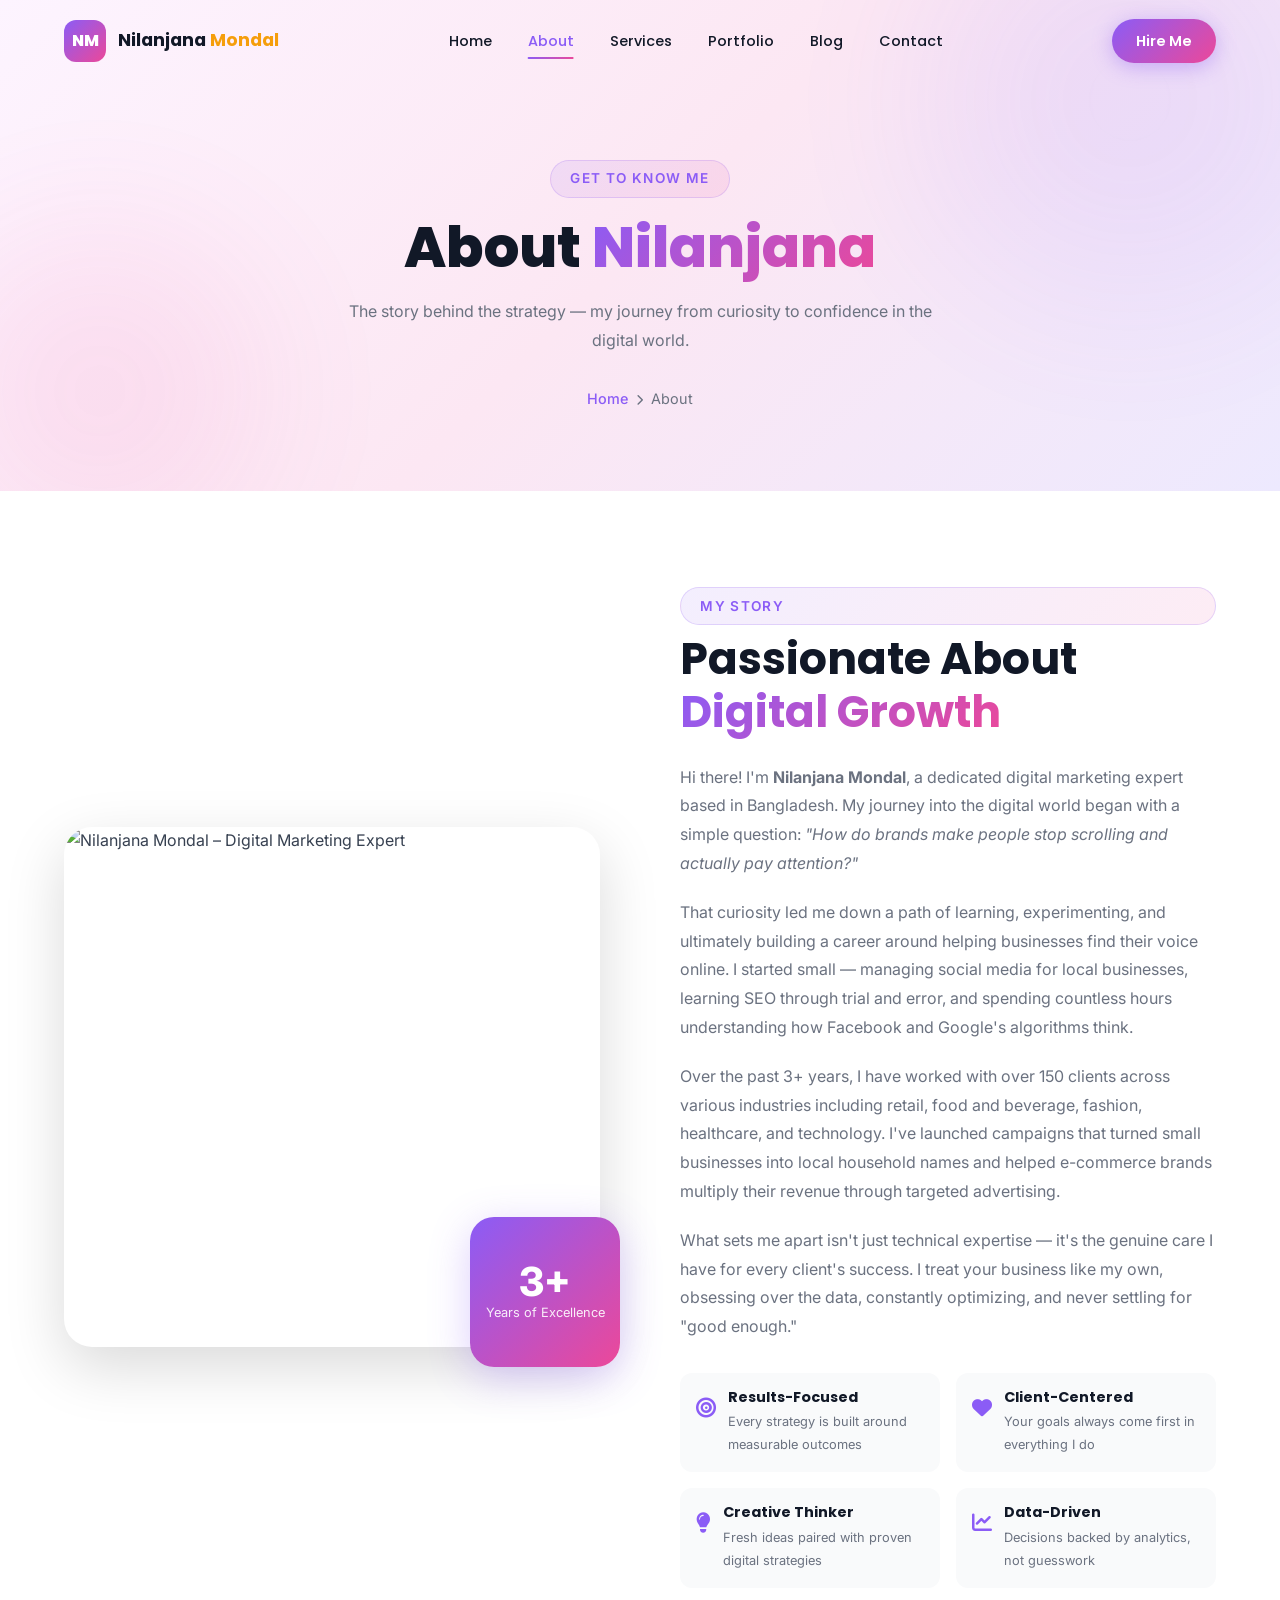
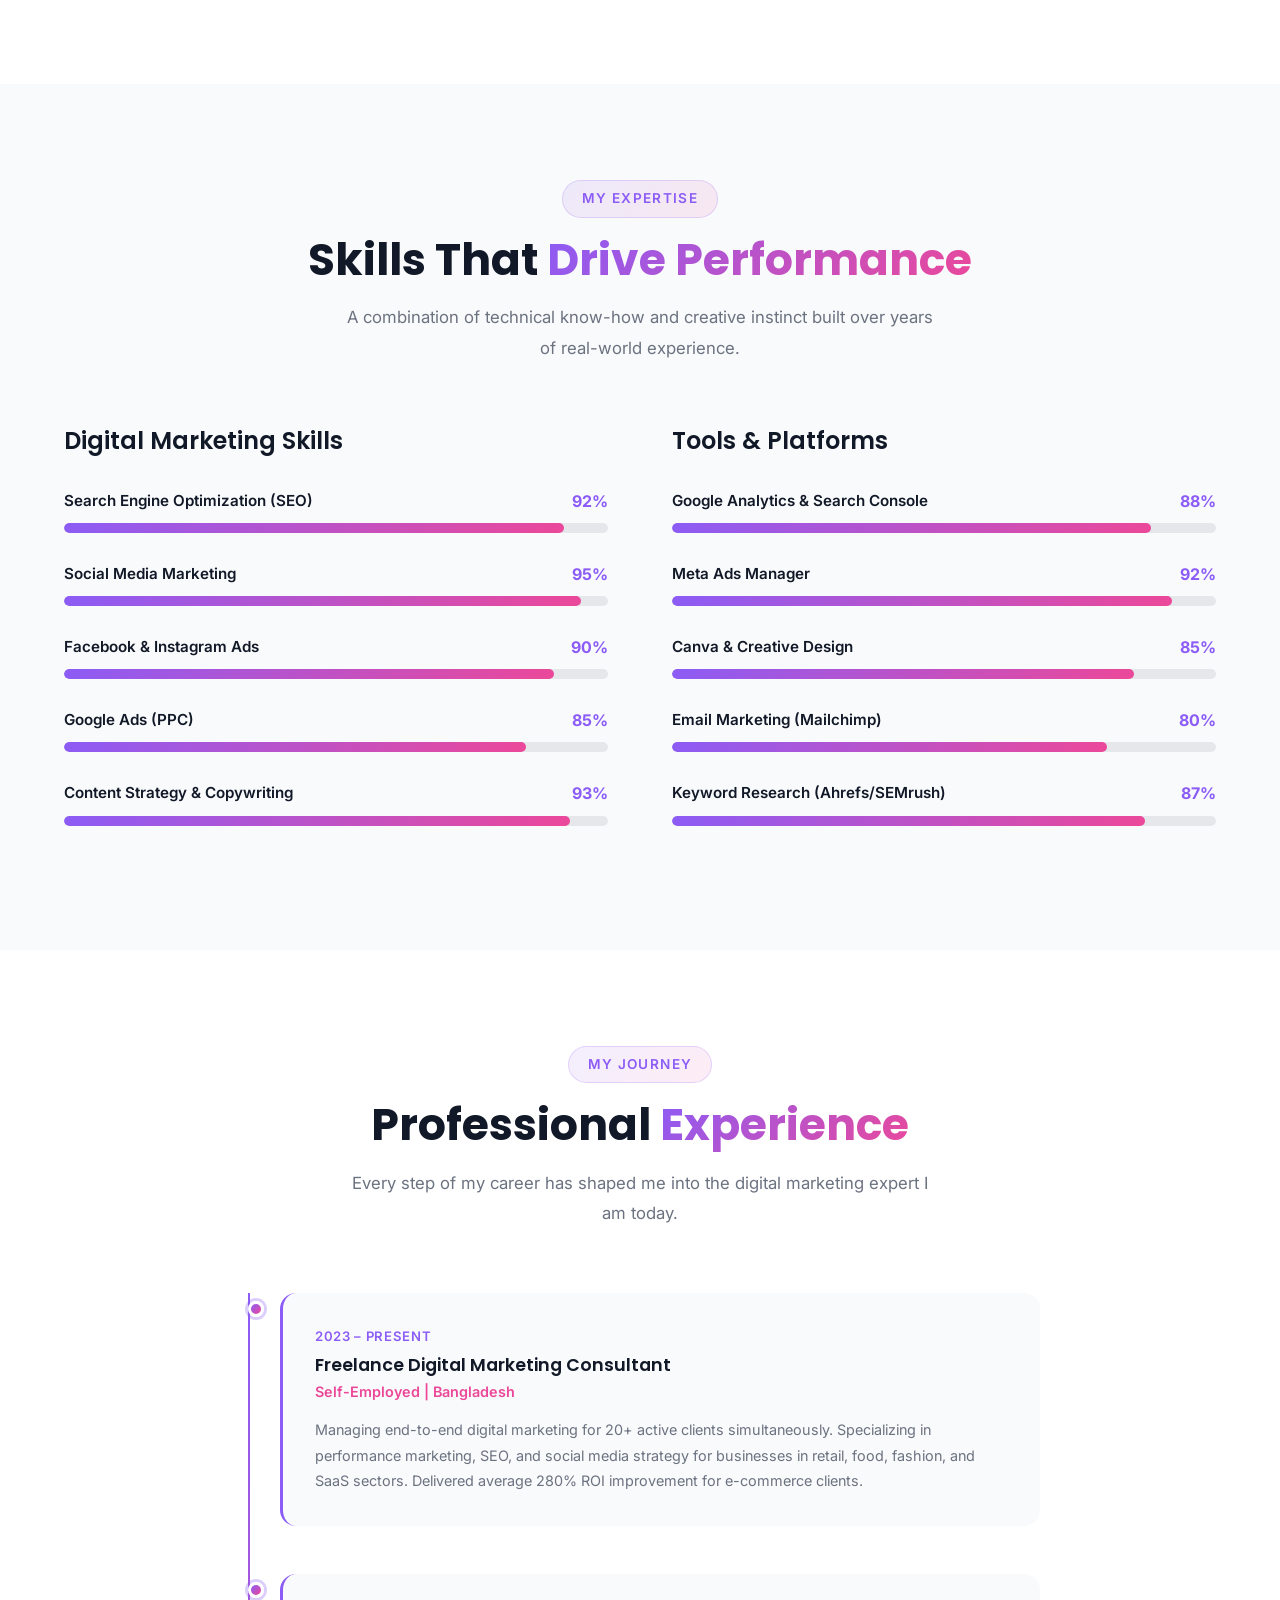
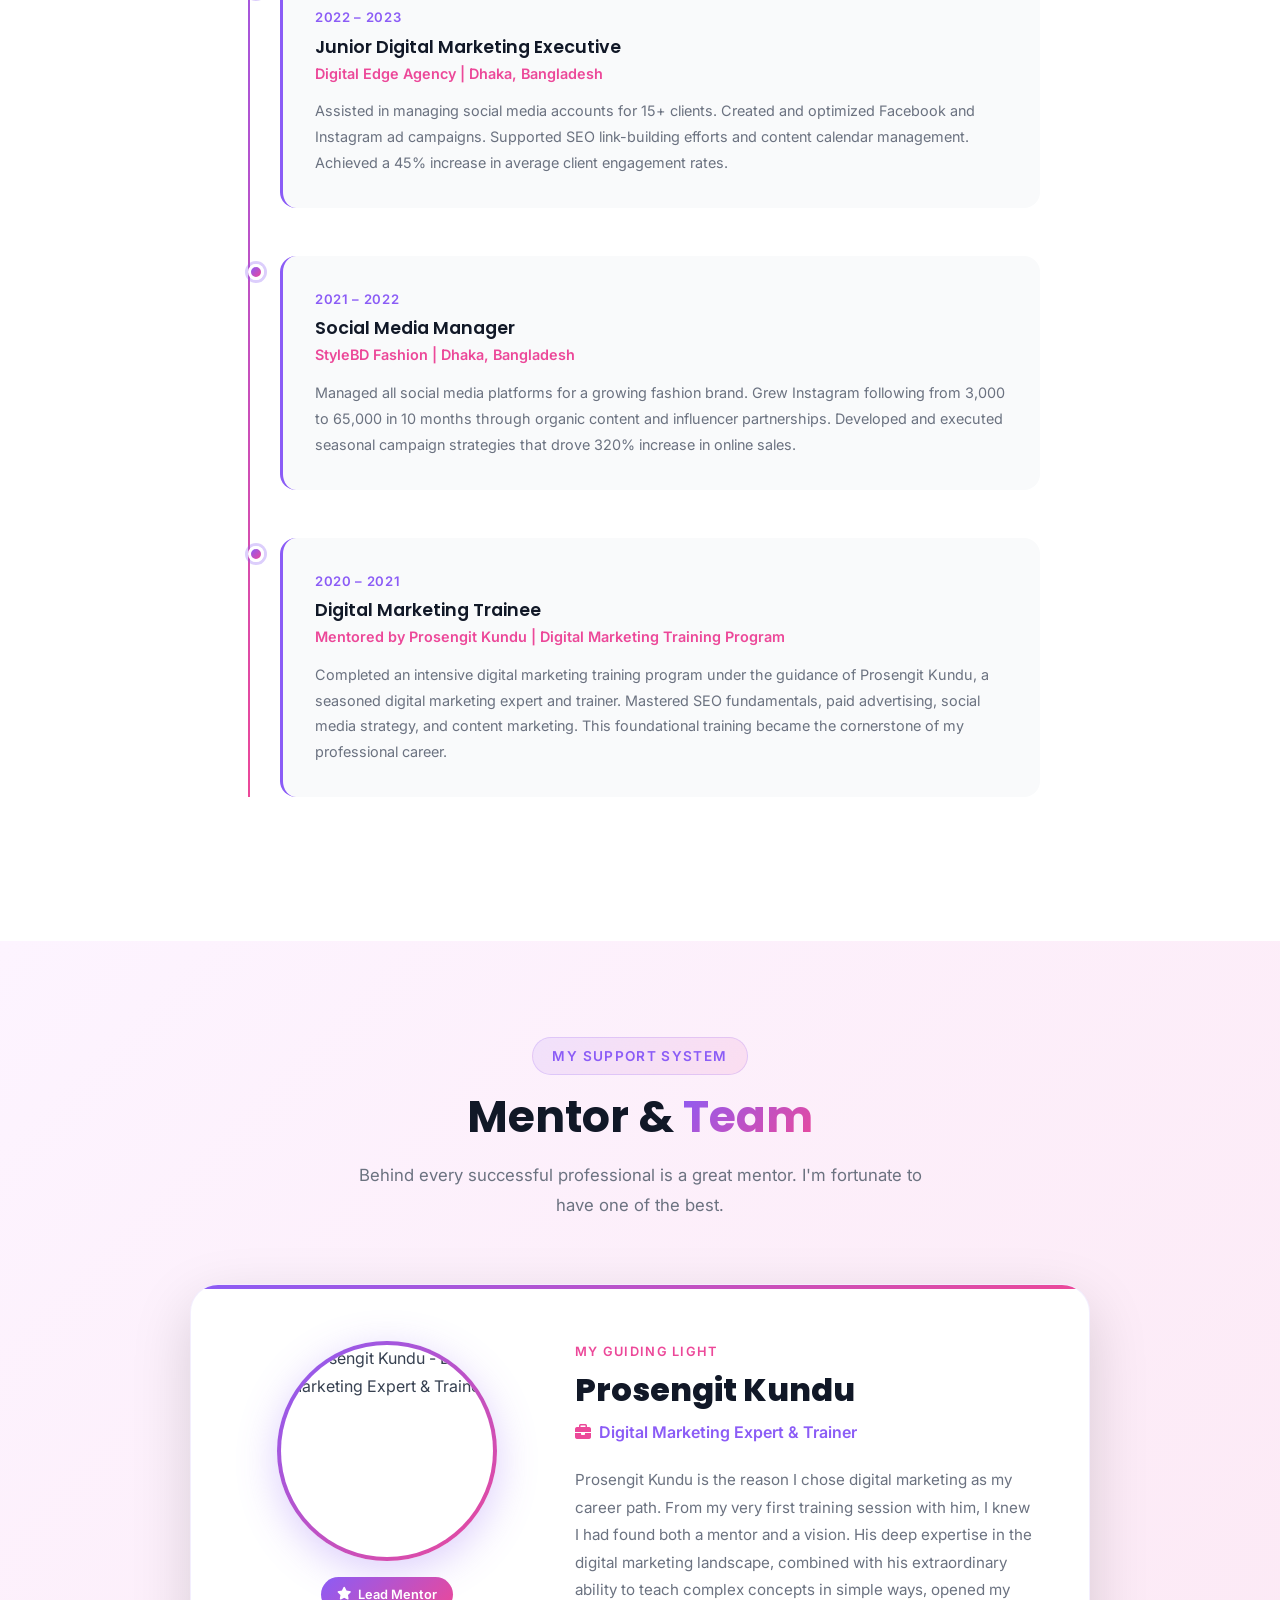
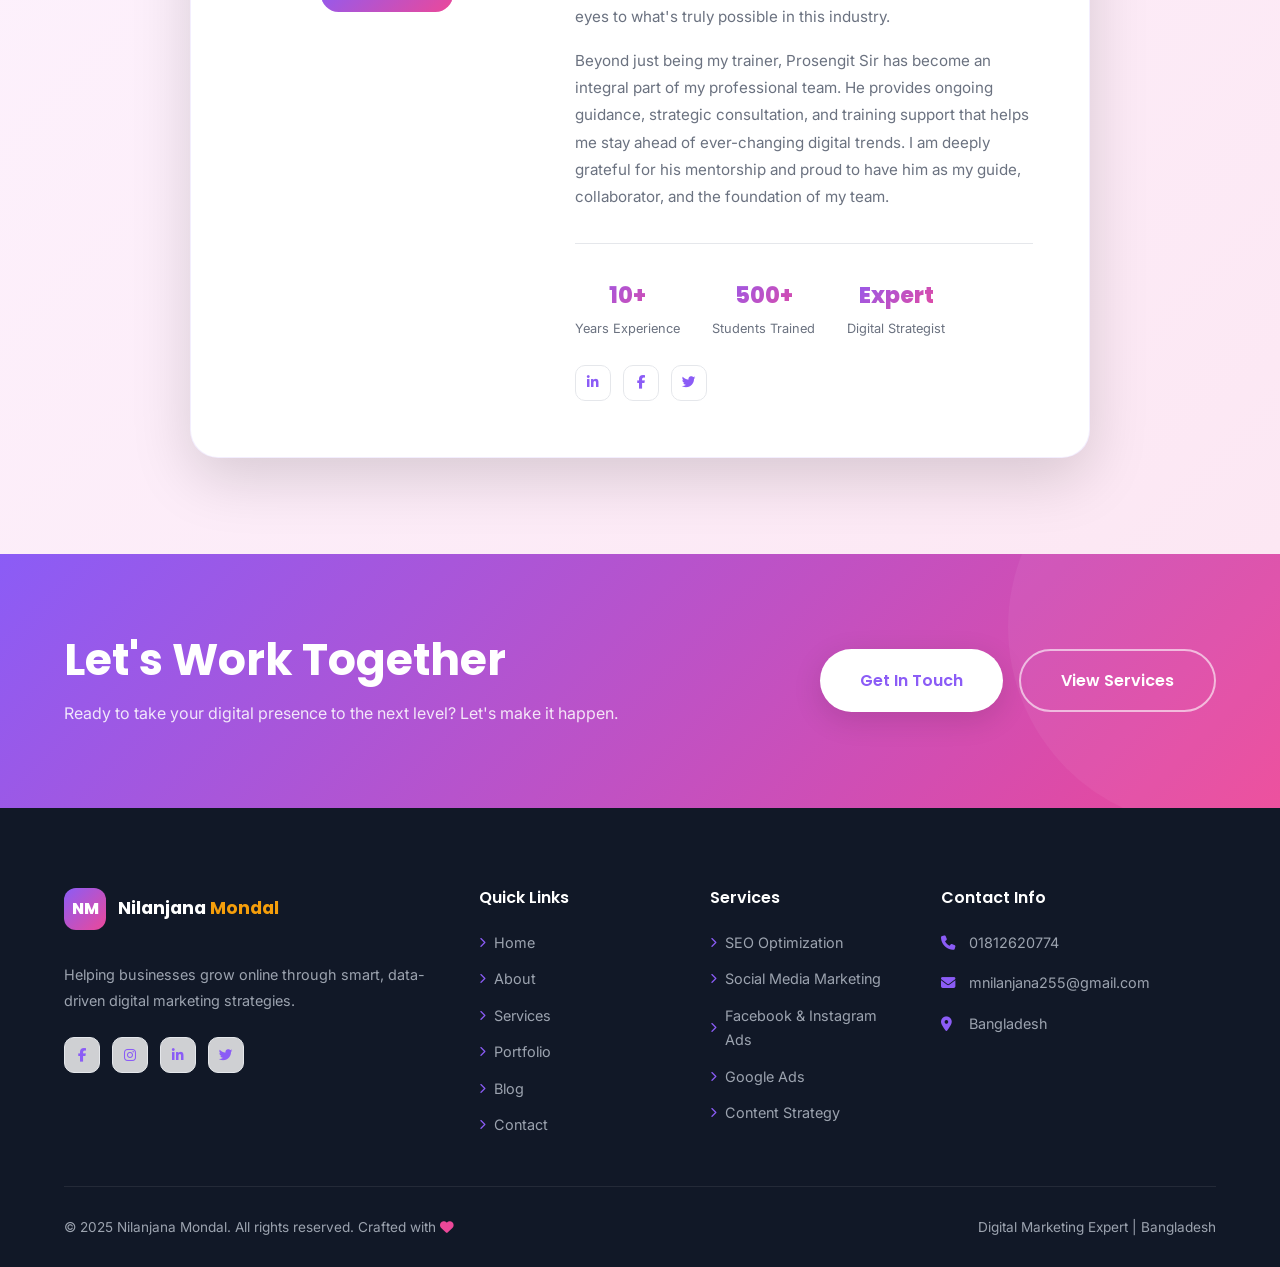
==== commit 81e7009f: "Add files via upload" ====
--- a/about.html
+++ b/about.html
@@ -59,7 +59,7 @@
     <div class="about-story-grid">
       <div class="about-img-wrap" data-reveal="left">
         <div class="about-main-img">
-          <img src="https://images.unsplash.com/photo-1573496359142-b8d87734a5a2?w=700&q=80" alt="Nilanjana Mondal – Digital Marketing Expert" />
+          <img src="https://images.pexels.com/photos/9304680/pexels-photo-9304680.jpeg?auto=compress&cs=tinysrgb&fit=crop&h=900&w=700" alt="Nilanjana Mondal – Digital Marketing Expert" />
         </div>
         <div class="about-img-deco">
           <strong>3+</strong>
@@ -278,7 +278,7 @@
       <div class="mentor-card">
         <div class="mentor-img-wrap">
           <div class="mentor-img-circle">
-            <img src="https://images.unsplash.com/photo-1507003211169-0a1dd7228f2d?w=300&q=80" alt="Prosengit Kundu" />
+            <img src="https://images.pexels.com/photos/8112132/pexels-photo-8112132.jpeg?auto=compress&cs=tinysrgb&fit=crop&h=600&w=600" alt="Prosengit Kundu - Digital Marketing Expert & Trainer" />
           </div>
           <div class="mentor-badge"><i class="fas fa-star"></i> Lead Mentor</div>
         </div>
--- a/style.css
+++ b/style.css
@@ -392,7 +392,8 @@
   border: 6px solid white;
   box-shadow: var(--shadow-lg);
 }
-.hero-img { width: 100%; height: 100%; object-fit: cover; object-position: top center; }
+.hero-img { width: 100%; height: 100%; object-fit: cover; object-position: top center; transition: transform 0.6s ease; }
+.hero-img-container:hover .hero-img { transform: scale(1.04); }
 .hero-float-card {
   position: absolute;
   background: white;
@@ -529,7 +530,8 @@
   position: relative;
   z-index: 2;
 }
-.snap-img-main img { width: 100%; height: 420px; object-fit: cover; object-position: top; }
+.snap-img-main img { width: 100%; height: 420px; object-fit: cover; object-position: top center; transition: transform 0.6s ease; }
+.snap-img-main:hover img { transform: scale(1.03); }
 .snap-img-secondary {
   position: absolute;
   bottom: -10px;
@@ -730,7 +732,8 @@
   background: linear-gradient(white, white) padding-box, var(--gradient) border-box;
   box-shadow: var(--shadow-purple);
 }
-.mentor-img-circle img { width: 100%; height: 100%; object-fit: cover; object-position: top; }
+.mentor-img-circle img { width: 100%; height: 100%; object-fit: cover; object-position: top center; transition: transform 0.5s ease; }
+.mentor-img-circle:hover img { transform: scale(1.05); }
 .mentor-badge {
   display: inline-flex;
   align-items: center;
@@ -924,7 +927,8 @@
   overflow: hidden;
   box-shadow: var(--shadow-lg);
 }
-.about-main-img img { width: 100%; height: 520px; object-fit: cover; object-position: top; }
+.about-main-img img { width: 100%; height: 520px; object-fit: cover; object-position: top center; transition: transform 0.6s ease; }
+.about-main-img:hover img { transform: scale(1.03); }
 .about-img-deco {
   position: absolute;
   bottom: -20px;
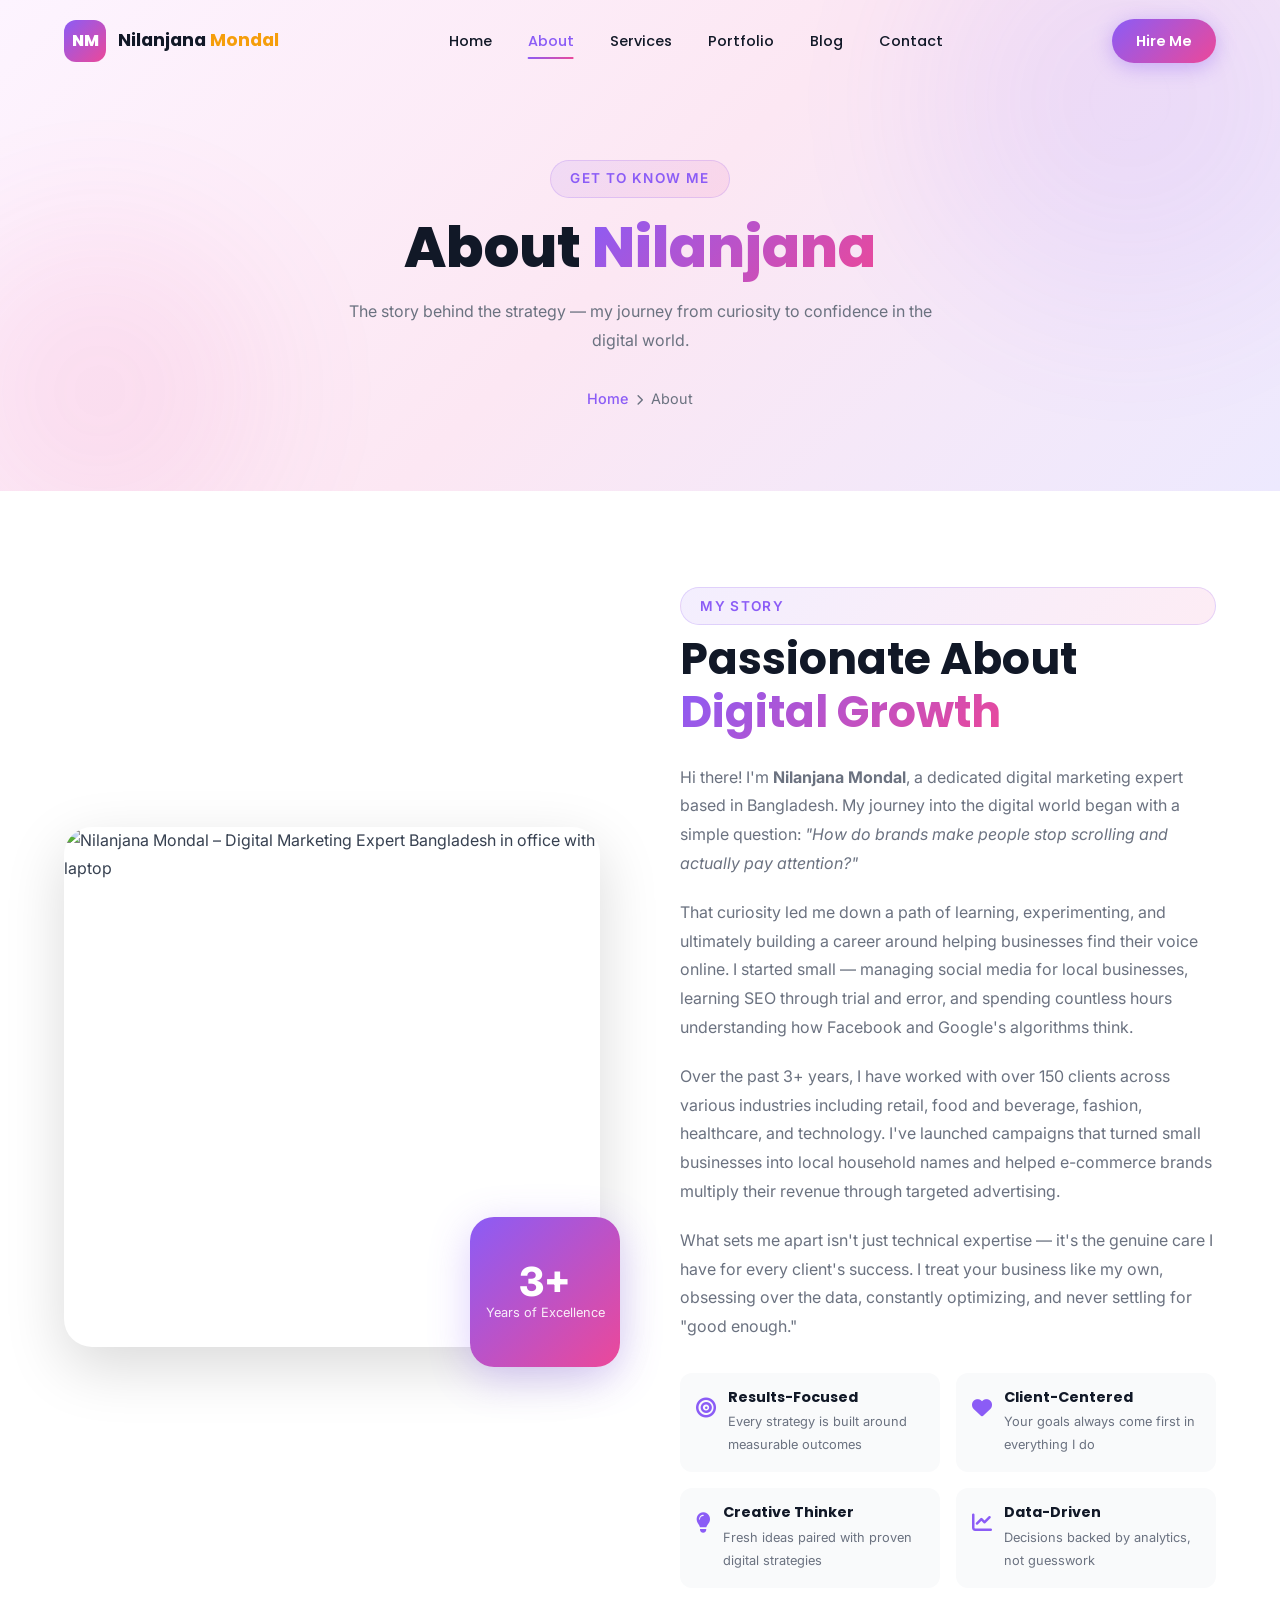
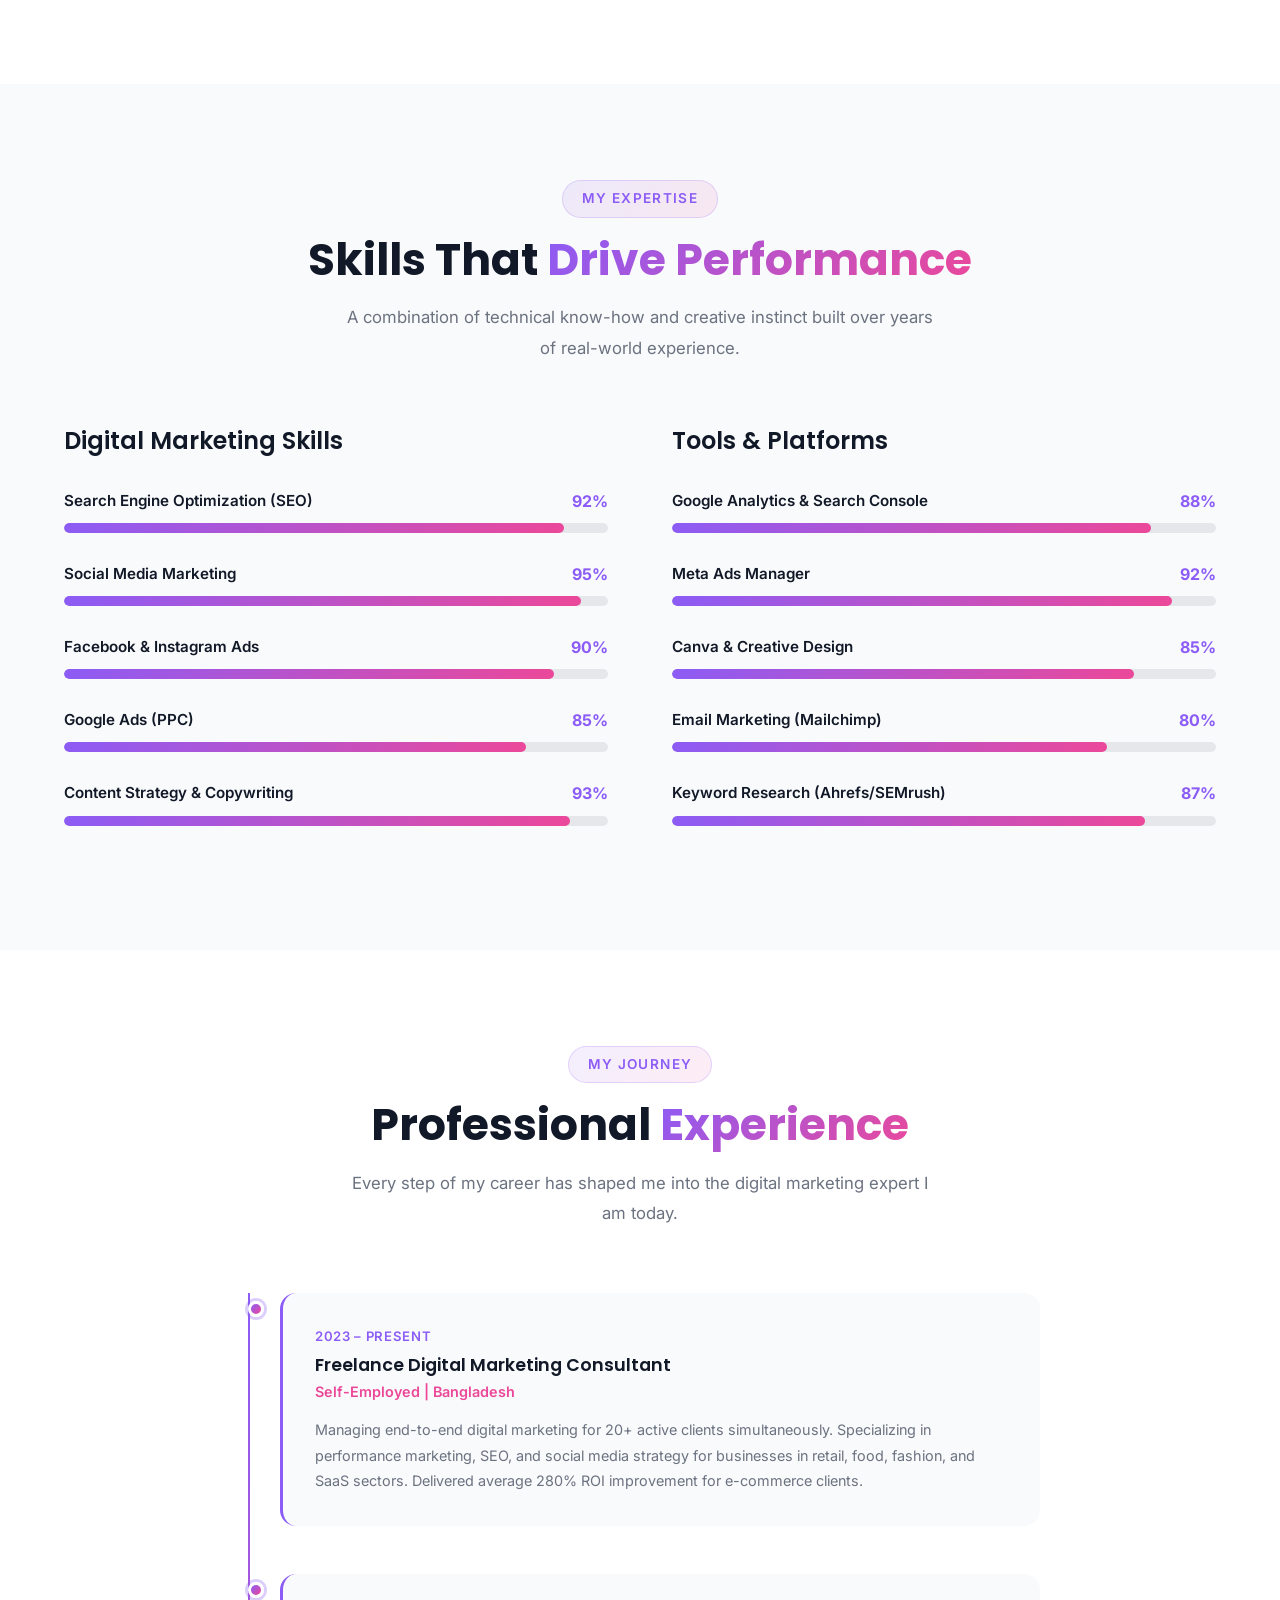
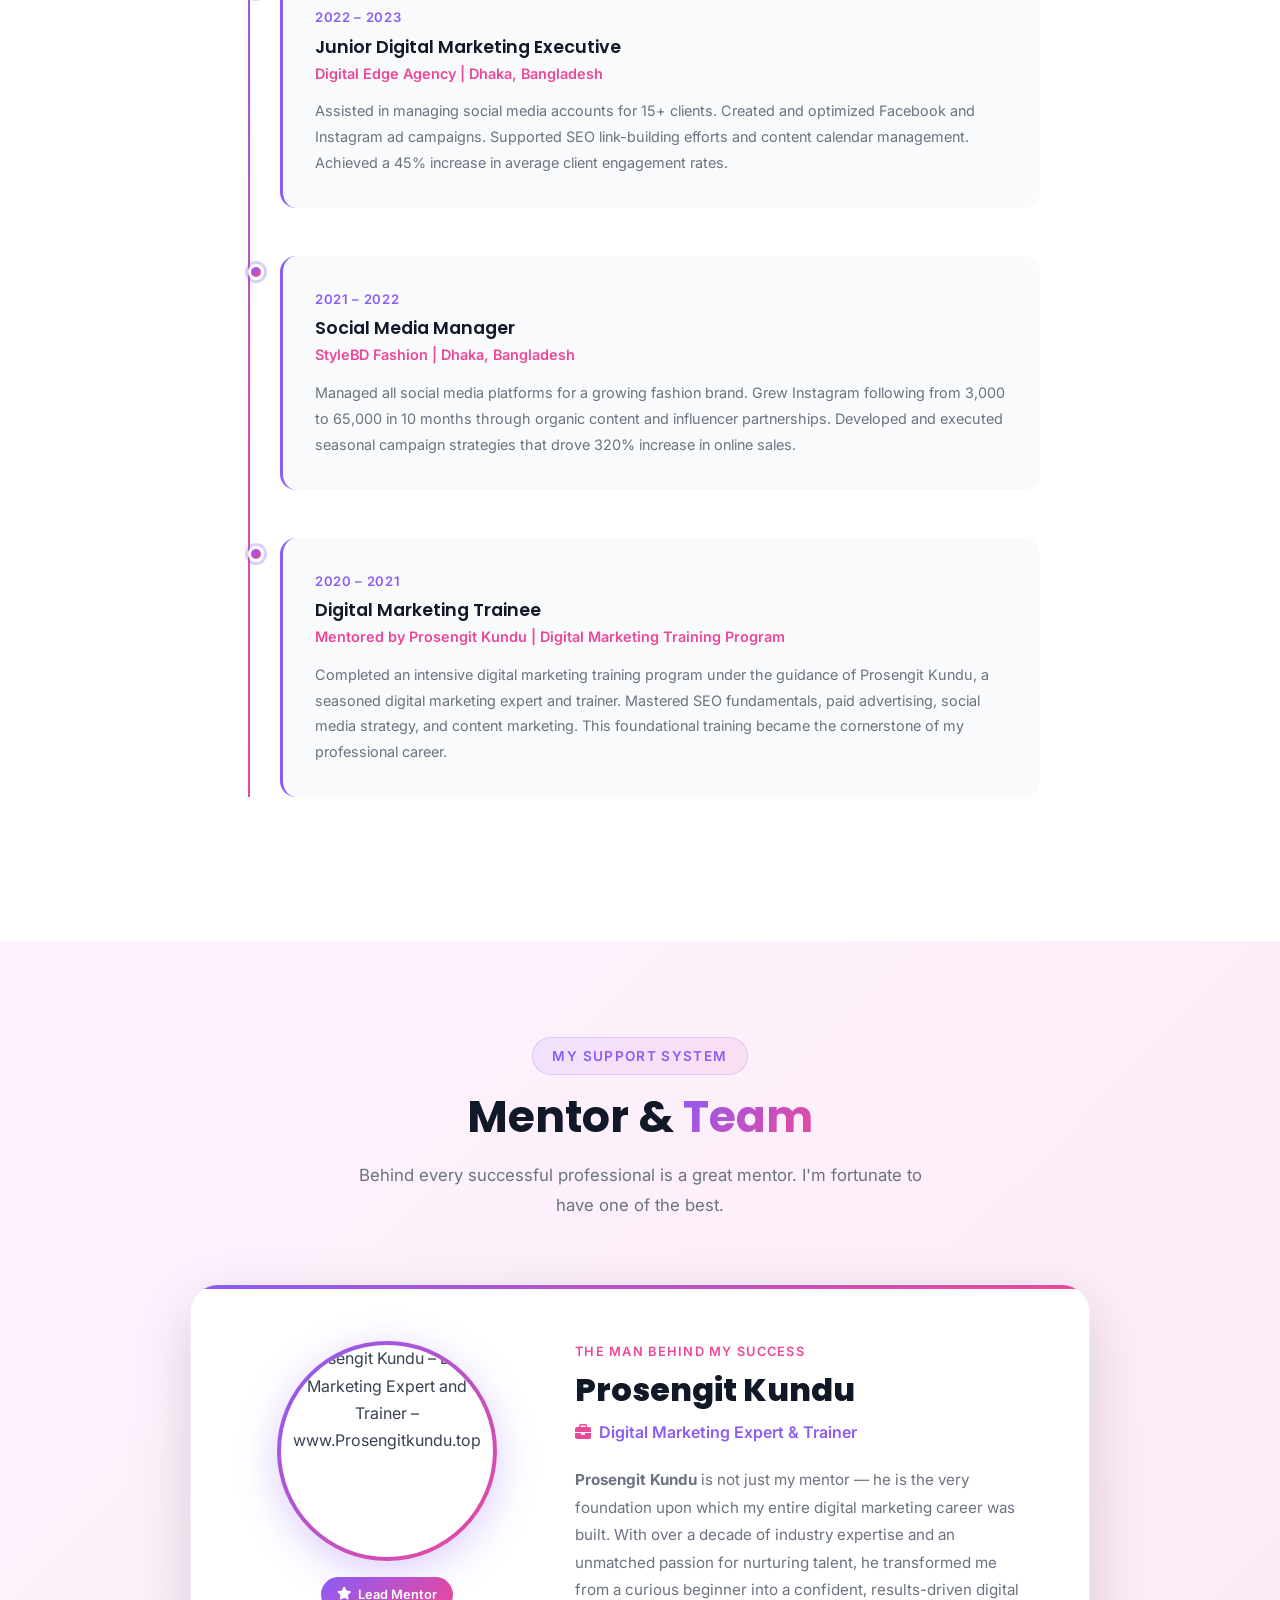
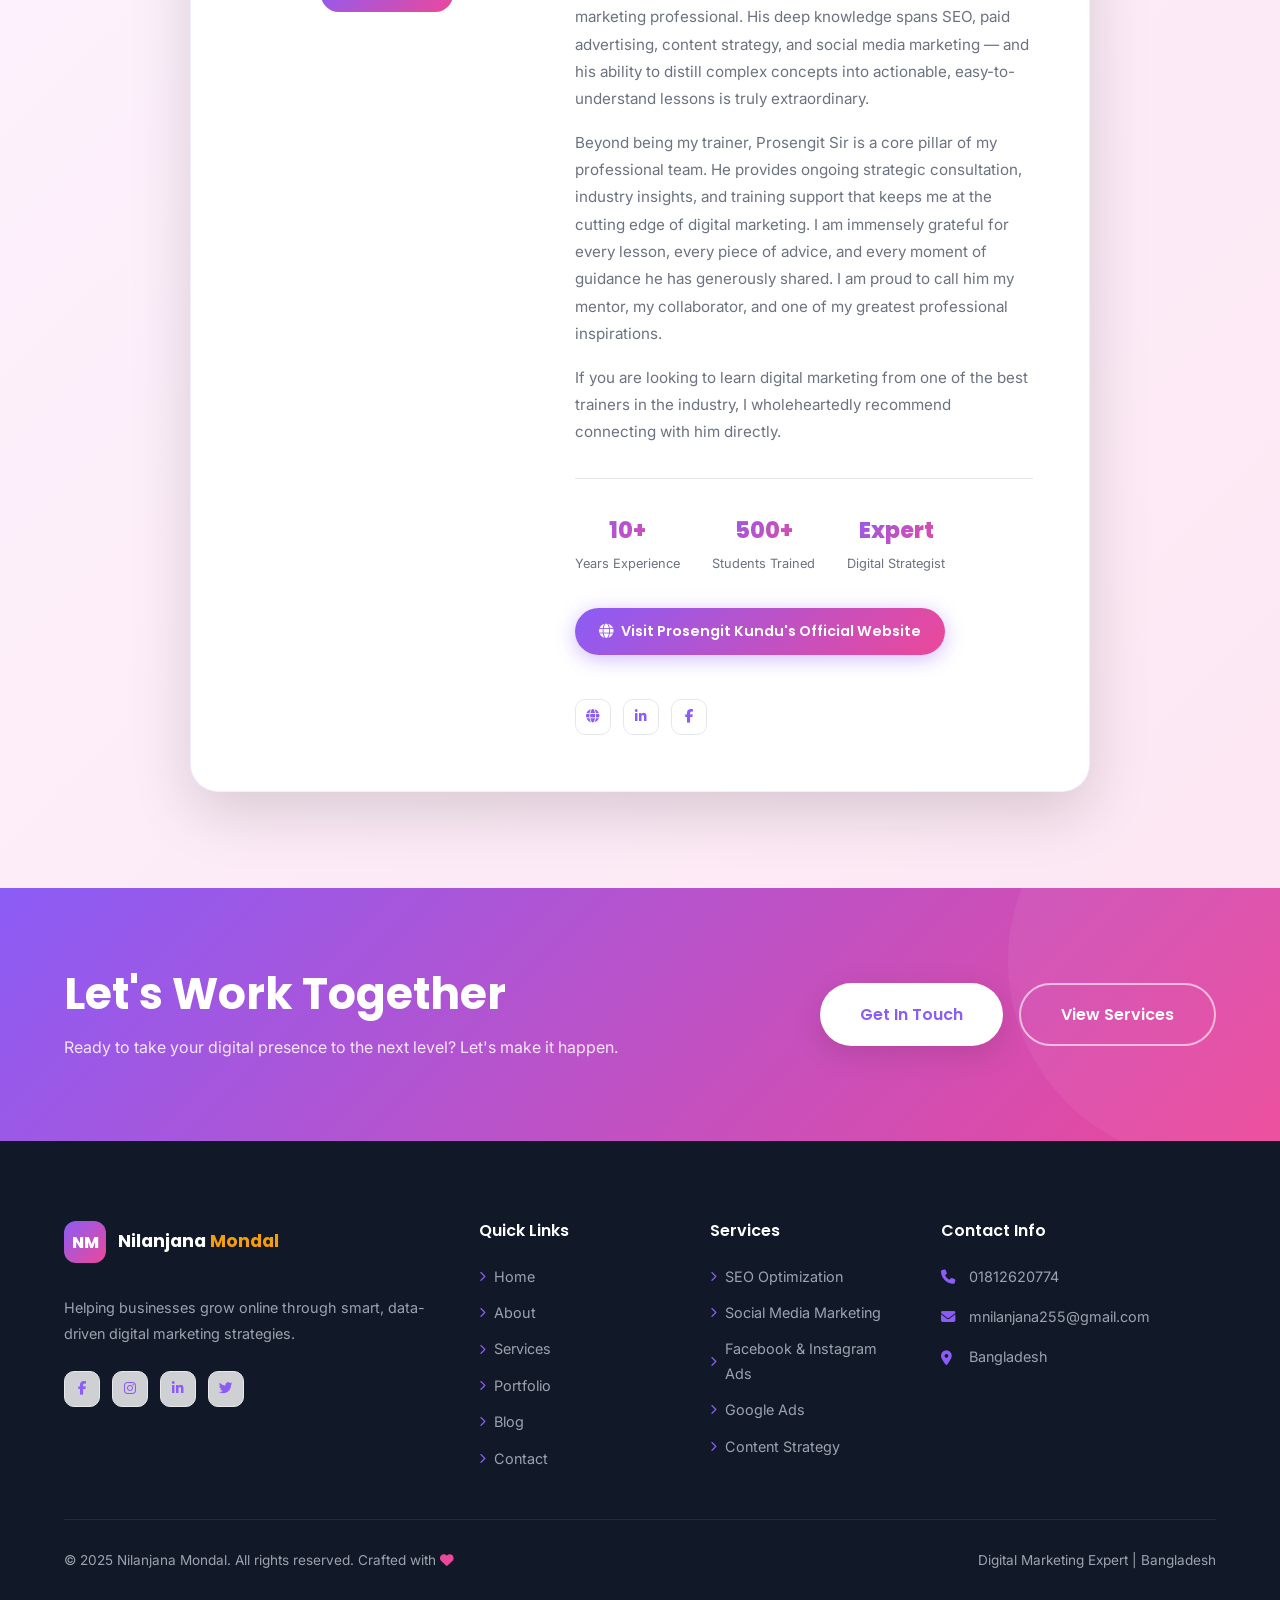
==== commit 347391da: "Add files via upload" ====
--- a/about.html
+++ b/about.html
@@ -10,6 +10,8 @@
   <link href="https://fonts.googleapis.com/css2?family=Poppins:wght@300;400;500;600;700;800;900&family=Inter:wght@300;400;500;600;700&display=swap" rel="stylesheet" />
   <link rel="stylesheet" href="https://cdnjs.cloudflare.com/ajax/libs/font-awesome/6.5.0/css/all.min.css" />
   <link rel="stylesheet" href="style.css" />
+  <link rel="stylesheet" href="assets/css/animations.css" />
+  <link rel="icon" type="image/svg+xml" href="assets/images/favicon.svg" />
 </head>
 <body>
 
@@ -59,7 +61,7 @@
     <div class="about-story-grid">
       <div class="about-img-wrap" data-reveal="left">
         <div class="about-main-img">
-          <img src="https://images.pexels.com/photos/9304680/pexels-photo-9304680.jpeg?auto=compress&cs=tinysrgb&fit=crop&h=900&w=700" alt="Nilanjana Mondal – Digital Marketing Expert" />
+          <img src="https://images.pexels.com/photos/7163428/pexels-photo-7163428.jpeg?auto=compress&cs=tinysrgb&fit=crop&h=900&w=700" alt="Nilanjana Mondal – Digital Marketing Expert Bangladesh in office with laptop" loading="lazy" />
         </div>
         <div class="about-img-deco">
           <strong>3+</strong>
@@ -278,29 +280,37 @@
       <div class="mentor-card">
         <div class="mentor-img-wrap">
           <div class="mentor-img-circle">
-            <img src="https://images.pexels.com/photos/8112132/pexels-photo-8112132.jpeg?auto=compress&cs=tinysrgb&fit=crop&h=600&w=600" alt="Prosengit Kundu - Digital Marketing Expert & Trainer" />
+            <img src="https://images.pexels.com/photos/35977198/pexels-photo-35977198.jpeg?auto=compress&cs=tinysrgb&fit=crop&h=600&w=600" alt="Prosengit Kundu – Digital Marketing Expert and Trainer – www.Prosengitkundu.top" loading="lazy" />
           </div>
           <div class="mentor-badge"><i class="fas fa-star"></i> Lead Mentor</div>
         </div>
         <div class="mentor-content">
-          <div class="mentor-tag">My Guiding Light</div>
+          <div class="mentor-tag">The Man Behind My Success</div>
           <h3 class="mentor-name">Prosengit Kundu</h3>
           <p class="mentor-title"><i class="fas fa-briefcase"></i> Digital Marketing Expert & Trainer</p>
           <p class="mentor-bio">
-            Prosengit Kundu is the reason I chose digital marketing as my career path. From my very first training session with him, I knew I had found both a mentor and a vision. His deep expertise in the digital marketing landscape, combined with his extraordinary ability to teach complex concepts in simple ways, opened my eyes to what's truly possible in this industry.
+            <strong>Prosengit Kundu</strong> is not just my mentor — he is the very foundation upon which my entire digital marketing career was built. With over a decade of industry expertise and an unmatched passion for nurturing talent, he transformed me from a curious beginner into a confident, results-driven digital marketing professional. His deep knowledge spans SEO, paid advertising, content strategy, and social media marketing — and his ability to distill complex concepts into actionable, easy-to-understand lessons is truly extraordinary.
           </p>
           <p class="mentor-bio" style="margin-top:1rem">
-            Beyond just being my trainer, Prosengit Sir has become an integral part of my professional team. He provides ongoing guidance, strategic consultation, and training support that helps me stay ahead of ever-changing digital trends. I am deeply grateful for his mentorship and proud to have him as my guide, collaborator, and the foundation of my team.
+            Beyond being my trainer, Prosengit Sir is a core pillar of my professional team. He provides ongoing strategic consultation, industry insights, and training support that keeps me at the cutting edge of digital marketing. I am immensely grateful for every lesson, every piece of advice, and every moment of guidance he has generously shared. I am proud to call him my mentor, my collaborator, and one of my greatest professional inspirations.
+          </p>
+          <p class="mentor-bio" style="margin-top:1rem">
+            If you are looking to learn digital marketing from one of the best trainers in the industry, I wholeheartedly recommend connecting with him directly.
           </p>
           <div class="mentor-stats">
             <div class="m-stat"><strong>10+</strong><span>Years Experience</span></div>
             <div class="m-stat"><strong>500+</strong><span>Students Trained</span></div>
             <div class="m-stat"><strong>Expert</strong><span>Digital Strategist</span></div>
           </div>
-          <div class="mentor-socials">
-            <a href="#" class="social-icon sm"><i class="fab fa-linkedin-in"></i></a>
-            <a href="#" class="social-icon sm"><i class="fab fa-facebook-f"></i></a>
-            <a href="#" class="social-icon sm"><i class="fab fa-twitter"></i></a>
+          <div class="mentor-actions">
+            <a href="https://www.Prosengitkundu.top" target="_blank" rel="noopener" class="btn btn-primary mentor-website-btn">
+              <i class="fas fa-globe"></i> Visit Prosengit Kundu's Official Website
+            </a>
+            <div class="mentor-socials">
+              <a href="https://www.Prosengitkundu.top" target="_blank" rel="noopener" class="social-icon sm" title="Prosengit Kundu Website"><i class="fas fa-globe"></i></a>
+              <a href="#" class="social-icon sm" title="LinkedIn"><i class="fab fa-linkedin-in"></i></a>
+              <a href="#" class="social-icon sm" title="Facebook"><i class="fab fa-facebook-f"></i></a>
+            </div>
           </div>
         </div>
       </div>
@@ -381,5 +391,7 @@
 <button class="back-to-top" id="backToTop" aria-label="Back to top"><i class="fas fa-arrow-up"></i></button>
 <div class="mobile-overlay" id="mobileOverlay"></div>
 <script src="main.js"></script>
+<script src="assets/js/utils.js"></script>
+<script src="assets/js/seo.js"></script>
 </body>
 </html>
--- a/style.css
+++ b/style.css
@@ -1259,6 +1259,175 @@
 .form-success i { font-size: 3rem; color: #10B981; margin-bottom: 1rem; }
 .form-success h4 { color: #10B981; margin-bottom: 0.5rem; }
 
+/* ---- HERO TRUST BADGES ---- */
+.hero-trust-badges {
+  display: flex;
+  gap: 0.75rem;
+  flex-wrap: wrap;
+  margin-bottom: 1.75rem;
+}
+.trust-badge {
+  display: flex;
+  align-items: center;
+  gap: 0.4rem;
+  background: rgba(255,255,255,0.8);
+  border: 1px solid rgba(139,92,246,0.2);
+  color: var(--dark);
+  font-size: 0.78rem;
+  font-weight: 600;
+  padding: 0.35rem 0.9rem;
+  border-radius: 50px;
+  backdrop-filter: blur(10px);
+}
+.trust-badge i { color: var(--primary); }
+
+/* ---- SEO INTRO SECTION ---- */
+.seo-intro-section { background: white; }
+.seo-intro-grid {
+  display: grid;
+  grid-template-columns: 1fr 1fr;
+  gap: 5rem;
+  align-items: center;
+}
+.seo-key-points {
+  display: grid;
+  grid-template-columns: 1fr 1fr;
+  gap: 0.75rem;
+  margin-top: 1.75rem;
+}
+.key-point {
+  display: flex;
+  align-items: flex-start;
+  gap: 0.5rem;
+  font-size: 0.88rem;
+  color: var(--text);
+  font-weight: 500;
+}
+.key-point i { color: var(--primary); margin-top: 0.1rem; flex-shrink: 0; }
+.seo-img-stack { position: relative; }
+.seo-img-main {
+  width: 100%;
+  border-radius: 24px;
+  box-shadow: var(--shadow-lg);
+  transition: transform 0.5s ease;
+}
+.seo-img-stack:hover .seo-img-main { transform: translateY(-6px); }
+.seo-img-badge {
+  position: absolute;
+  background: white;
+  border-radius: 16px;
+  padding: 1rem 1.25rem;
+  display: flex;
+  align-items: center;
+  gap: 0.75rem;
+  box-shadow: var(--shadow-lg);
+  animation: floatCard 3s ease-in-out infinite;
+}
+.seo-img-badge i { font-size: 1.5rem; color: var(--primary); }
+.seo-img-badge strong { display: block; font-family: var(--font-primary); font-weight: 700; font-size: 1.1rem; color: var(--dark); }
+.seo-img-badge span { font-size: 0.78rem; color: var(--text-light); }
+.seo-badge-1 { bottom: -20px; left: -20px; animation-delay: 0s; }
+.seo-badge-2 { top: -20px; right: -20px; animation-delay: 1.5s; }
+
+/* ---- SERVICE MINI LIST ---- */
+.service-mini-list {
+  list-style: none;
+  margin-bottom: 1.5rem;
+  display: flex;
+  flex-direction: column;
+  gap: 0.5rem;
+}
+.service-mini-list li {
+  display: flex;
+  align-items: center;
+  gap: 0.5rem;
+  font-size: 0.85rem;
+  color: var(--text-light);
+}
+.service-mini-list li i { color: var(--primary); font-size: 0.75rem; }
+.cta-card-icon {
+  font-size: 2.5rem;
+  margin-bottom: 1rem;
+  color: rgba(255,255,255,0.9);
+}
+
+/* ---- SERVICE DEEP DIVE ---- */
+.service-deep-dive { background: var(--light-bg); }
+.deep-dive-grid { display: flex; flex-direction: column; gap: 3rem; }
+.deep-dive-card {
+  background: white;
+  border-radius: 24px;
+  overflow: hidden;
+  box-shadow: var(--shadow-md);
+  display: grid;
+  grid-template-columns: 1.2fr 1fr;
+  border: 1px solid var(--gray-200);
+  transition: var(--transition);
+}
+.deep-dive-card.reverse { grid-template-columns: 1fr 1.2fr; }
+.deep-dive-card.reverse .dd-img { order: 2; }
+.deep-dive-card.reverse .dd-content { order: 1; }
+.deep-dive-card:hover { box-shadow: var(--shadow-lg); transform: translateY(-4px); }
+.dd-img { position: relative; overflow: hidden; }
+.dd-img img { width: 100%; height: 100%; object-fit: cover; min-height: 320px; transition: transform 0.5s ease; }
+.deep-dive-card:hover .dd-img img { transform: scale(1.05); }
+.dd-overlay {
+  position: absolute;
+  bottom: 0;
+  left: 0;
+  right: 0;
+  padding: 1.5rem;
+  background: linear-gradient(to top, rgba(139,92,246,0.9), transparent);
+}
+.dd-overlay span { color: white; font-weight: 700; font-size: 1rem; font-family: var(--font-primary); }
+.dd-content { padding: 3rem; display: flex; flex-direction: column; justify-content: center; }
+.dd-content h3 { margin-bottom: 1.25rem; display: flex; align-items: center; gap: 0.75rem; font-size: 1.2rem; }
+.dd-content h3 i { color: var(--primary); }
+.dd-content p { font-size: 0.93rem; line-height: 1.85; color: var(--text-light); margin-bottom: 0.75rem; }
+.dd-content p strong { color: var(--dark); }
+.dd-content .btn { margin-top: 1rem; align-self: flex-start; }
+
+/* ---- PORTFOLIO RESULT GRID ---- */
+.pf-result-grid {
+  display: grid;
+  grid-template-columns: 1fr 1fr;
+  gap: 0.6rem;
+  margin-top: 1rem;
+}
+.pf-result-item {
+  display: flex;
+  align-items: center;
+  gap: 0.5rem;
+  font-size: 0.82rem;
+  background: var(--gradient-soft);
+  padding: 0.5rem 0.75rem;
+  border-radius: 8px;
+  border: 1px solid rgba(139,92,246,0.12);
+}
+.pf-result-item i { color: var(--primary); font-size: 0.75rem; flex-shrink: 0; }
+.pf-result-item span strong { color: var(--dark); }
+
+/* ---- MENTOR ACTIONS ---- */
+.mentor-actions {
+  display: flex;
+  align-items: center;
+  gap: 1.25rem;
+  flex-wrap: wrap;
+  margin-top: 2rem;
+}
+.mentor-website-btn { font-size: 0.9rem; padding: 0.7rem 1.5rem; }
+.mentor-footer-link {
+  display: inline-flex;
+  align-items: center;
+  gap: 0.5rem;
+  color: var(--primary);
+  font-size: 0.85rem;
+  font-weight: 600;
+  transition: var(--transition);
+  text-decoration: none;
+}
+.mentor-footer-link:hover { color: var(--secondary); gap: 0.75rem; }
+
 /* ---- BLOG FEATURED RESPONSIVE ---- */
 @media (max-width: 768px) {
   .blog-featured { grid-template-columns: 1fr !important; }
@@ -1288,6 +1457,27 @@
   .blog-grid { grid-template-columns: repeat(2, 1fr); }
 }
 
+@media (max-width: 1024px) {
+  .seo-intro-grid { grid-template-columns: 1fr; gap: 3rem; }
+  .deep-dive-card { grid-template-columns: 1fr; }
+  .deep-dive-card.reverse { grid-template-columns: 1fr; }
+  .deep-dive-card.reverse .dd-img { order: 0; }
+  .deep-dive-card.reverse .dd-content { order: 0; }
+  .dd-img img { min-height: 250px; }
+}
+@media (max-width: 768px) {
+  .hero-trust-badges { gap: 0.5rem; }
+  .trust-badge { font-size: 0.72rem; padding: 0.3rem 0.7rem; }
+  .seo-key-points { grid-template-columns: 1fr; }
+  .seo-badge-1, .seo-badge-2 { display: none; }
+  .deep-dive-card { grid-template-columns: 1fr !important; }
+  .dd-content { padding: 2rem 1.5rem; }
+  .pf-result-grid { grid-template-columns: 1fr; }
+  .mentor-actions { flex-direction: column; align-items: flex-start; }
+  .blog-featured { grid-template-columns: 1fr !important; }
+  .blog-featured img { min-height: 240px !important; }
+  .blog-featured > div:last-child { padding: 2rem !important; }
+}
 @media (max-width: 768px) {
   .nav-links, .nav-cta {
     display: none;
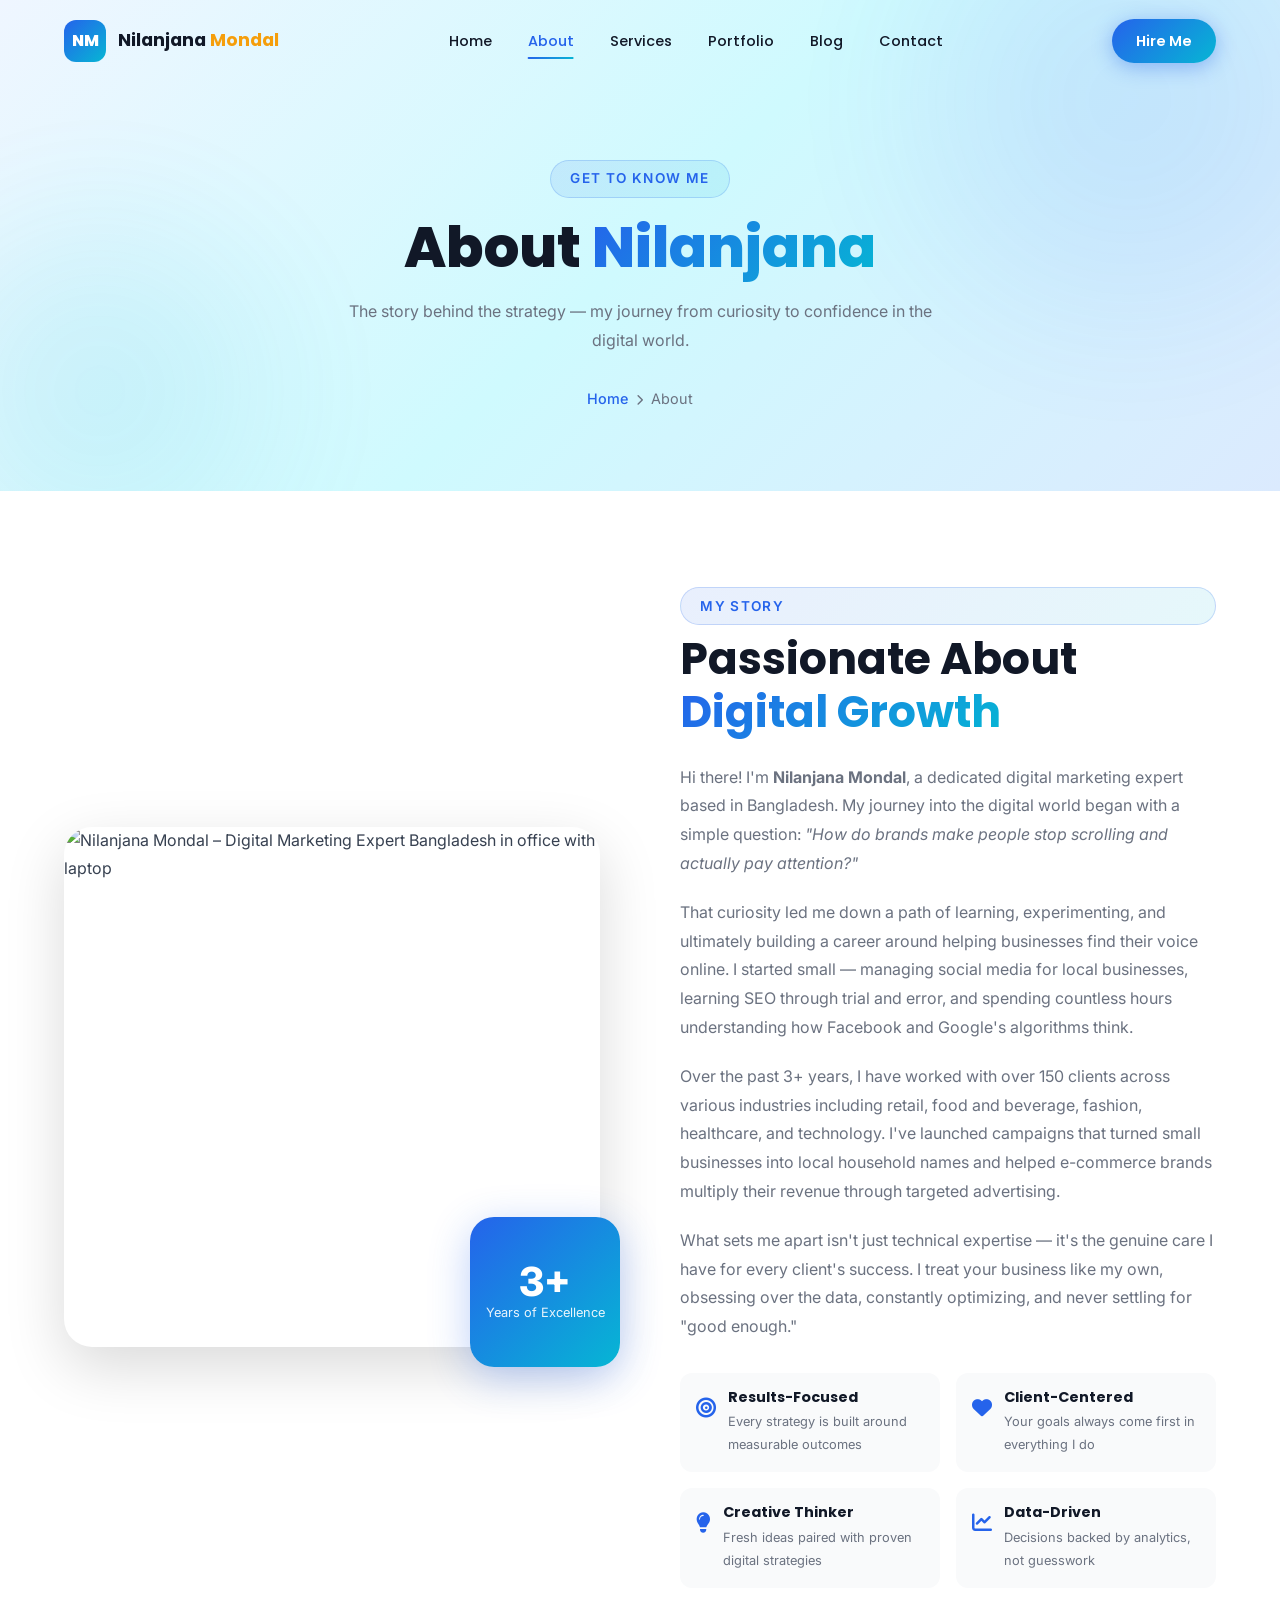
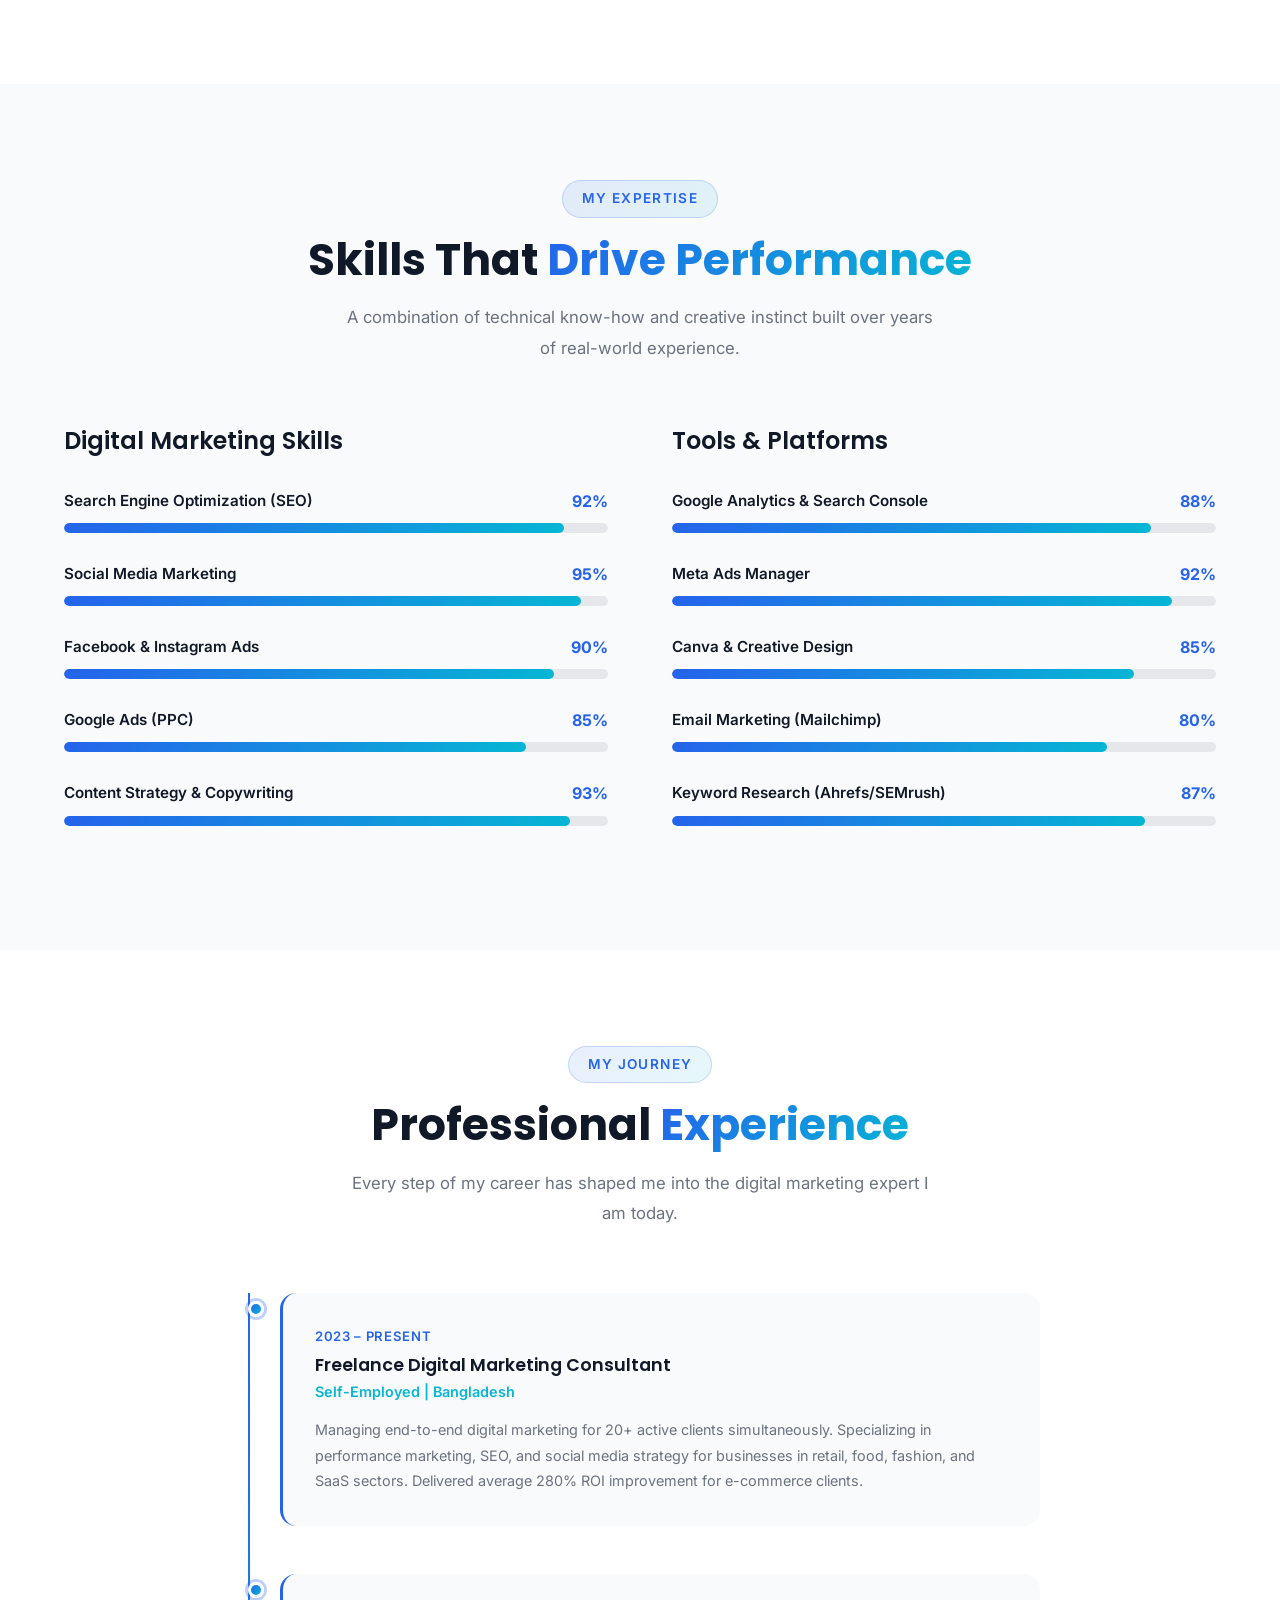
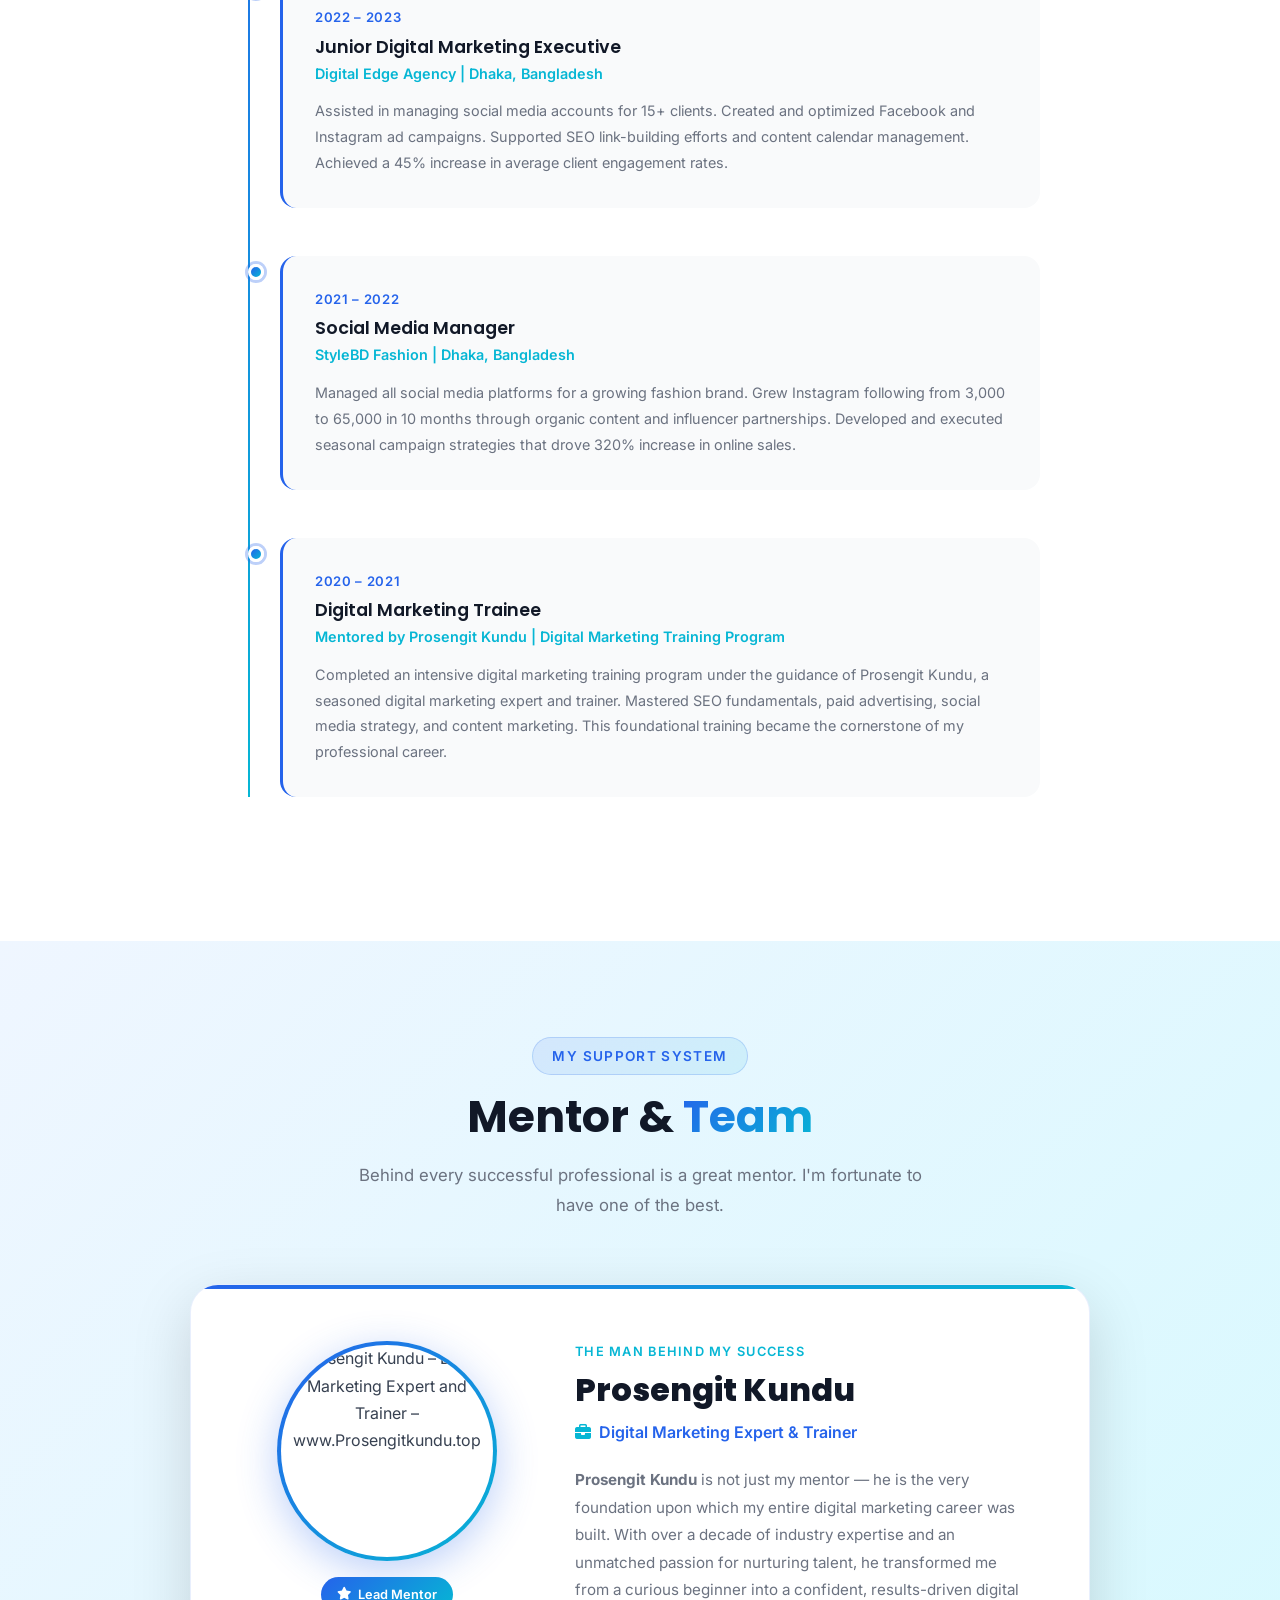
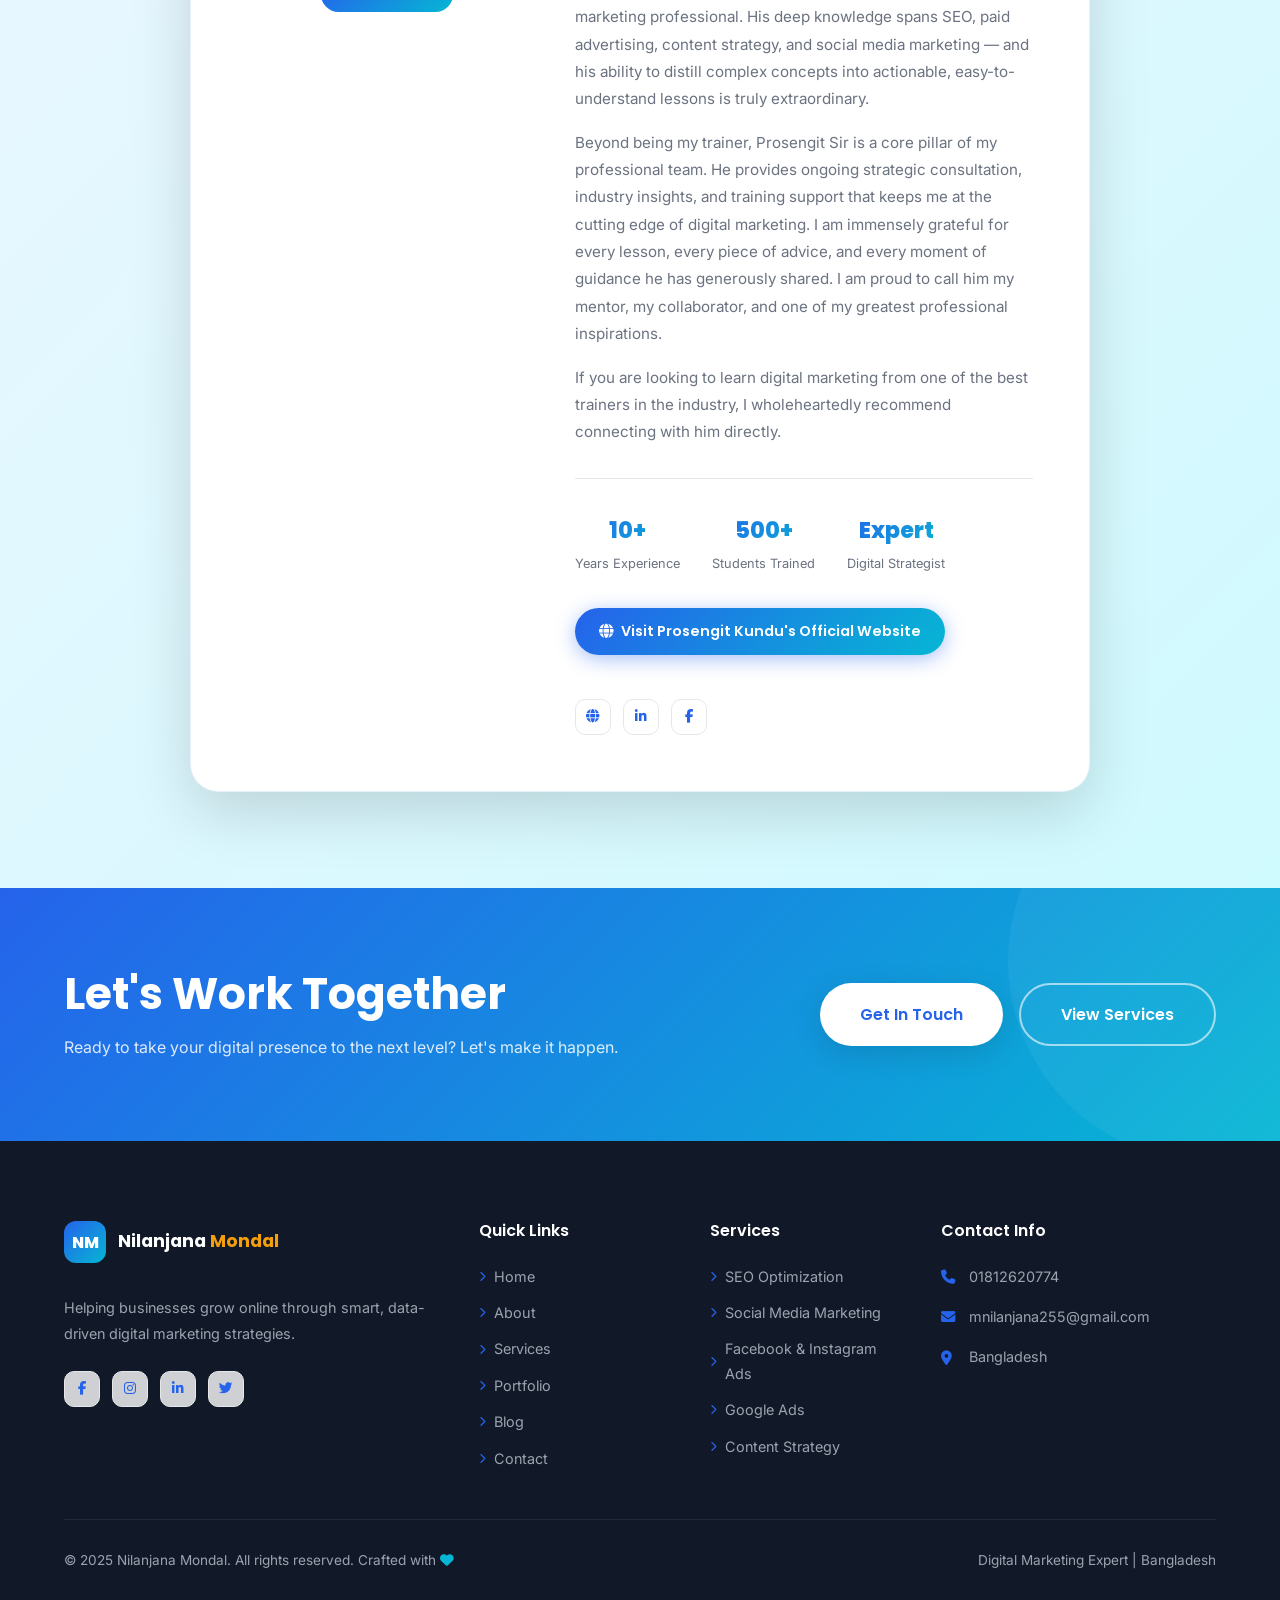
==== commit 48b7ebdb: "Recolor entire site to professional blue + cyan palette - Primary: purple #8B5CF6 -> royal blue #256" ====
--- a/about.html
+++ b/about.html
@@ -382,7 +382,7 @@
       </div>
     </div>
     <div class="footer-bottom">
-      <p>© 2025 Nilanjana Mondal. All rights reserved. Crafted with <i class="fas fa-heart" style="color:#EC4899"></i></p>
+      <p>© 2025 Nilanjana Mondal. All rights reserved. Crafted with <i class="fas fa-heart" style="color:#06B6D4"></i></p>
       <p>Digital Marketing Expert | Bangladesh</p>
     </div>
   </div>
--- a/style.css
+++ b/style.css
@@ -6,9 +6,9 @@
 
 /* ---- CSS VARIABLES ---- */
 :root {
-  --primary: #8B5CF6;
-  --primary-dark: #6D28D9;
-  --secondary: #EC4899;
+  --primary: #2563EB;
+  --primary-dark: #1E40AF;
+  --secondary: #06B6D4;
   --accent: #F59E0B;
   --dark: #111827;
   --dark-2: #1F2937;
@@ -21,12 +21,12 @@
   --gray-600: #4B5563;
   --text: #374151;
   --text-light: #6B7280;
-  --gradient: linear-gradient(135deg, #8B5CF6, #EC4899);
-  --gradient-soft: linear-gradient(135deg, rgba(139,92,246,0.1), rgba(236,72,153,0.1));
+  --gradient: linear-gradient(135deg, #2563EB, #06B6D4);
+  --gradient-soft: linear-gradient(135deg, rgba(37,99,235,0.1), rgba(6,182,212,0.1));
   --shadow-sm: 0 2px 8px rgba(0,0,0,0.08);
   --shadow-md: 0 8px 30px rgba(0,0,0,0.12);
   --shadow-lg: 0 20px 60px rgba(0,0,0,0.15);
-  --shadow-purple: 0 10px 40px rgba(139,92,246,0.3);
+  --shadow-purple: 0 10px 40px rgba(37,99,235,0.3);
   --border-radius: 16px;
   --border-radius-sm: 8px;
   --transition: all 0.3s ease;
@@ -90,7 +90,7 @@
   padding: 0.4rem 1.2rem;
   border-radius: 50px;
   margin-bottom: 1rem;
-  border: 1px solid rgba(139,92,246,0.2);
+  border: 1px solid rgba(37,99,235,0.2);
 }
 .section-title { margin-bottom: 1rem; }
 .section-desc { color: var(--text-light); max-width: 600px; margin: 0 auto; font-size: 1.05rem; }
@@ -115,11 +115,11 @@
 .btn-primary {
   background: var(--gradient);
   color: var(--white);
-  box-shadow: 0 4px 20px rgba(139,92,246,0.4);
+  box-shadow: 0 4px 20px rgba(37,99,235,0.4);
 }
 .btn-primary:hover {
   transform: translateY(-3px);
-  box-shadow: 0 8px 30px rgba(139,92,246,0.5);
+  box-shadow: 0 8px 30px rgba(37,99,235,0.5);
   color: var(--white);
 }
 .btn-outline {
@@ -268,7 +268,7 @@
   min-height: 100vh;
   display: flex;
   align-items: center;
-  background: linear-gradient(135deg, #fdf4ff 0%, #fce7f3 50%, #ede9fe 100%);
+  background: linear-gradient(135deg, #EFF6FF 0%, #CFFAFE 50%, #DBEAFE 100%);
   position: relative;
   overflow: hidden;
   padding: 7rem 1.5rem 4rem;
@@ -280,8 +280,8 @@
   filter: blur(60px);
   opacity: 0.4;
 }
-.shape-1 { width: 500px; height: 500px; background: radial-gradient(circle, rgba(139,92,246,0.3), transparent); top: -150px; right: -100px; animation: floatShape 8s ease-in-out infinite; }
-.shape-2 { width: 400px; height: 400px; background: radial-gradient(circle, rgba(236,72,153,0.3), transparent); bottom: -100px; left: -100px; animation: floatShape 10s ease-in-out infinite reverse; }
+.shape-1 { width: 500px; height: 500px; background: radial-gradient(circle, rgba(37,99,235,0.3), transparent); top: -150px; right: -100px; animation: floatShape 8s ease-in-out infinite; }
+.shape-2 { width: 400px; height: 400px; background: radial-gradient(circle, rgba(6,182,212,0.3), transparent); bottom: -100px; left: -100px; animation: floatShape 10s ease-in-out infinite reverse; }
 .shape-3 { width: 300px; height: 300px; background: radial-gradient(circle, rgba(245,158,11,0.2), transparent); top: 50%; left: 40%; animation: floatShape 7s ease-in-out infinite 2s; }
 @keyframes floatShape {
   0%, 100% { transform: translate(0, 0) scale(1); }
@@ -303,7 +303,7 @@
   align-items: center;
   gap: 0.5rem;
   background: rgba(255,255,255,0.8);
-  border: 1px solid rgba(139,92,246,0.2);
+  border: 1px solid rgba(37,99,235,0.2);
   color: var(--primary);
   font-size: 0.85rem;
   font-weight: 600;
@@ -368,7 +368,7 @@
   color: white;
   border-color: transparent;
   transform: translateY(-4px);
-  box-shadow: 0 8px 20px rgba(139,92,246,0.35);
+  box-shadow: 0 8px 20px rgba(37,99,235,0.35);
 }
 .social-icon.sm { width: 36px; height: 36px; font-size: 0.85rem; border-radius: 10px; }
 .hero-image-wrap { position: relative; display: flex; justify-content: center; align-items: center; }
@@ -435,8 +435,8 @@
   transition: var(--transition);
 }
 .stat-item:hover {
-  background: rgba(139,92,246,0.15);
-  border-color: rgba(139,92,246,0.3);
+  background: rgba(37,99,235,0.15);
+  border-color: rgba(37,99,235,0.3);
   transform: translateY(-5px);
 }
 .stat-icon { font-size: 2rem; background: var(--gradient); -webkit-background-clip: text; -webkit-text-fill-color: transparent; background-clip: text; margin-bottom: 0.75rem; }
@@ -602,7 +602,7 @@
 .portfolio-overlay {
   position: absolute;
   inset: 0;
-  background: linear-gradient(to top, rgba(139,92,246,0.95), rgba(236,72,153,0.7));
+  background: linear-gradient(to top, rgba(37,99,235,0.95), rgba(6,182,212,0.7));
   display: flex;
   align-items: flex-end;
   padding: 2rem;
@@ -645,7 +645,7 @@
 .testimonial-card:hover {
   box-shadow: var(--shadow-lg);
   transform: translateY(-5px);
-  border-color: rgba(139,92,246,0.2);
+  border-color: rgba(37,99,235,0.2);
 }
 .stars { font-size: 1.2rem; color: var(--accent); margin-bottom: 1.25rem; }
 .testimonial-card > p { font-style: italic; font-size: 0.95rem; margin-bottom: 1.75rem; color: var(--text); }
@@ -697,7 +697,7 @@
 .dot.active { width: 24px; border-radius: 4px; background: var(--gradient); }
 
 /* ---- MENTOR ---- */
-.mentor-section { background: linear-gradient(135deg, #fdf4ff, #fce7f3); }
+.mentor-section { background: linear-gradient(135deg, #EFF6FF, #CFFAFE); }
 .mentor-card-wrap { max-width: 900px; margin: 0 auto; }
 .mentor-card {
   background: white;
@@ -708,7 +708,7 @@
   gap: 3rem;
   align-items: start;
   box-shadow: var(--shadow-lg);
-  border: 1px solid rgba(139,92,246,0.1);
+  border: 1px solid rgba(37,99,235,0.1);
   position: relative;
   overflow: hidden;
 }
@@ -880,7 +880,7 @@
   align-items: center;
   justify-content: center;
   font-size: 1rem;
-  box-shadow: 0 4px 20px rgba(139,92,246,0.4);
+  box-shadow: 0 4px 20px rgba(37,99,235,0.4);
   opacity: 0;
   visibility: hidden;
   transform: translateY(20px);
@@ -888,7 +888,7 @@
   z-index: 999;
 }
 .back-to-top.visible { opacity: 1; visibility: visible; transform: translateY(0); }
-.back-to-top:hover { transform: translateY(-4px); box-shadow: 0 8px 30px rgba(139,92,246,0.5); }
+.back-to-top:hover { transform: translateY(-4px); box-shadow: 0 8px 30px rgba(37,99,235,0.5); }
 
 /* ---- REVEAL ANIMATIONS ---- */
 [data-reveal] { opacity: 0; transition: opacity 0.7s ease, transform 0.7s ease; }
@@ -899,7 +899,7 @@
 
 /* ---- PAGE HERO (Inner Pages) ---- */
 .page-hero {
-  background: linear-gradient(135deg, #fdf4ff 0%, #fce7f3 50%, #ede9fe 100%);
+  background: linear-gradient(135deg, #EFF6FF 0%, #CFFAFE 50%, #DBEAFE 100%);
   padding: 10rem 0 5rem;
   text-align: center;
   position: relative;
@@ -995,7 +995,7 @@
   border-radius: 50%;
   background: var(--gradient);
   border: 3px solid white;
-  box-shadow: 0 0 0 3px rgba(139,92,246,0.3);
+  box-shadow: 0 0 0 3px rgba(37,99,235,0.3);
 }
 .timeline-content { background: var(--light-bg); border-radius: 16px; padding: 2rem; border-left: 3px solid var(--primary); }
 .timeline-date { font-size: 0.82rem; font-weight: 600; color: var(--primary); text-transform: uppercase; letter-spacing: 0.05em; margin-bottom: 0.5rem; }
@@ -1014,7 +1014,7 @@
   transition: var(--transition);
   text-align: center;
 }
-.service-full-card:hover { box-shadow: var(--shadow-lg); transform: translateY(-8px); border-color: rgba(139,92,246,0.2); }
+.service-full-card:hover { box-shadow: var(--shadow-lg); transform: translateY(-8px); border-color: rgba(37,99,235,0.2); }
 .service-full-icon {
   width: 80px;
   height: 80px;
@@ -1047,7 +1047,7 @@
 .pricing-card:hover { box-shadow: var(--shadow-lg); transform: translateY(-8px); }
 .pricing-card.featured {
   border-color: var(--primary);
-  box-shadow: 0 0 0 4px rgba(139,92,246,0.1);
+  box-shadow: 0 0 0 4px rgba(37,99,235,0.1);
 }
 .featured-badge {
   position: absolute;
@@ -1092,7 +1092,7 @@
   background: var(--gradient);
   color: white;
   border-color: transparent;
-  box-shadow: 0 4px 15px rgba(139,92,246,0.3);
+  box-shadow: 0 4px 15px rgba(37,99,235,0.3);
 }
 .portfolio-full-grid { display: grid; grid-template-columns: repeat(3, 1fr); gap: 2rem; }
 .portfolio-full-card {
@@ -1110,7 +1110,7 @@
 .pf-overlay {
   position: absolute;
   inset: 0;
-  background: linear-gradient(to top, rgba(139,92,246,0.9), rgba(236,72,153,0.6));
+  background: linear-gradient(to top, rgba(37,99,235,0.9), rgba(6,182,212,0.6));
   display: flex;
   align-items: center;
   justify-content: center;
@@ -1244,7 +1244,7 @@
 }
 .form-group input:focus, .form-group textarea:focus, .form-group select:focus {
   border-color: var(--primary);
-  box-shadow: 0 0 0 4px rgba(139,92,246,0.1);
+  box-shadow: 0 0 0 4px rgba(37,99,235,0.1);
 }
 .form-group textarea { resize: vertical; min-height: 140px; }
 .form-success {
@@ -1271,7 +1271,7 @@
   align-items: center;
   gap: 0.4rem;
   background: rgba(255,255,255,0.8);
-  border: 1px solid rgba(139,92,246,0.2);
+  border: 1px solid rgba(37,99,235,0.2);
   color: var(--dark);
   font-size: 0.78rem;
   font-weight: 600;
@@ -1377,7 +1377,7 @@
   left: 0;
   right: 0;
   padding: 1.5rem;
-  background: linear-gradient(to top, rgba(139,92,246,0.9), transparent);
+  background: linear-gradient(to top, rgba(37,99,235,0.9), transparent);
 }
 .dd-overlay span { color: white; font-weight: 700; font-size: 1rem; font-family: var(--font-primary); }
 .dd-content { padding: 3rem; display: flex; flex-direction: column; justify-content: center; }
@@ -1402,7 +1402,7 @@
   background: var(--gradient-soft);
   padding: 0.5rem 0.75rem;
   border-radius: 8px;
-  border: 1px solid rgba(139,92,246,0.12);
+  border: 1px solid rgba(37,99,235,0.12);
 }
 .pf-result-item i { color: var(--primary); font-size: 0.75rem; flex-shrink: 0; }
 .pf-result-item span strong { color: var(--dark); }
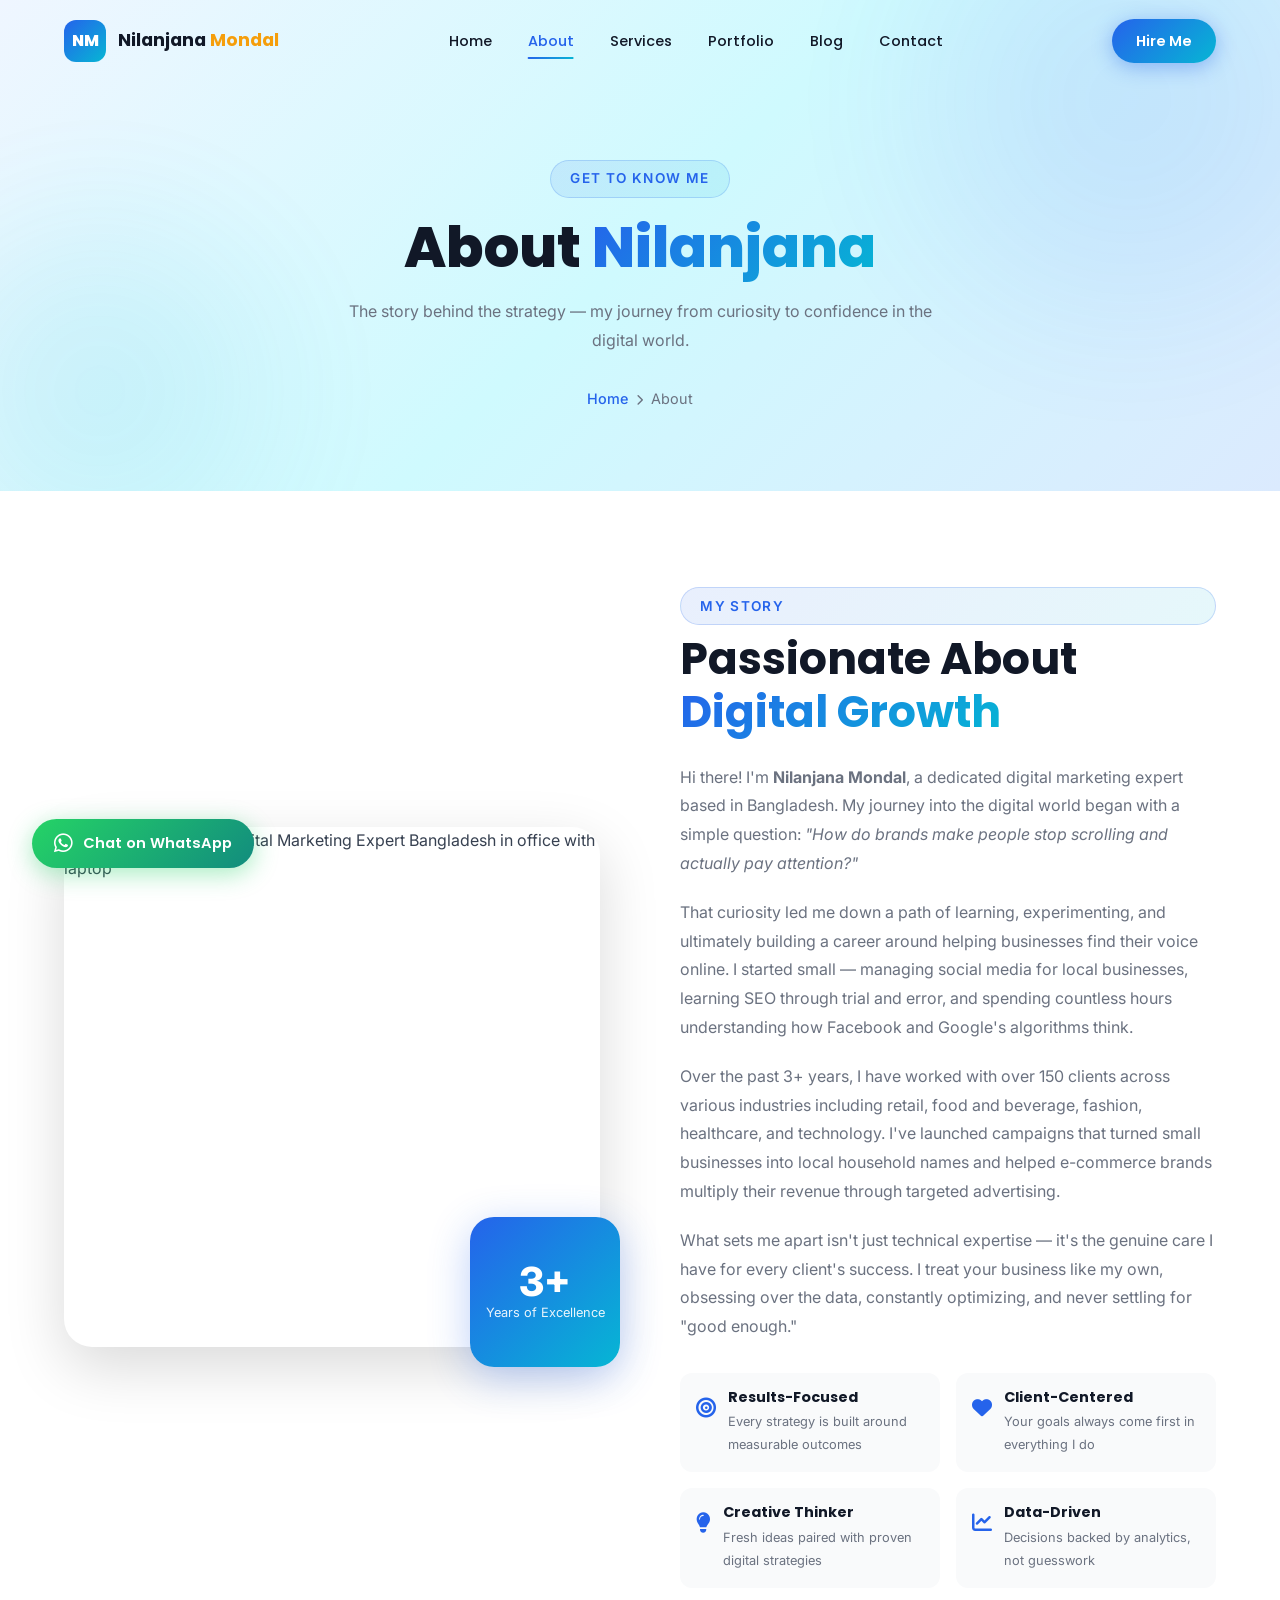
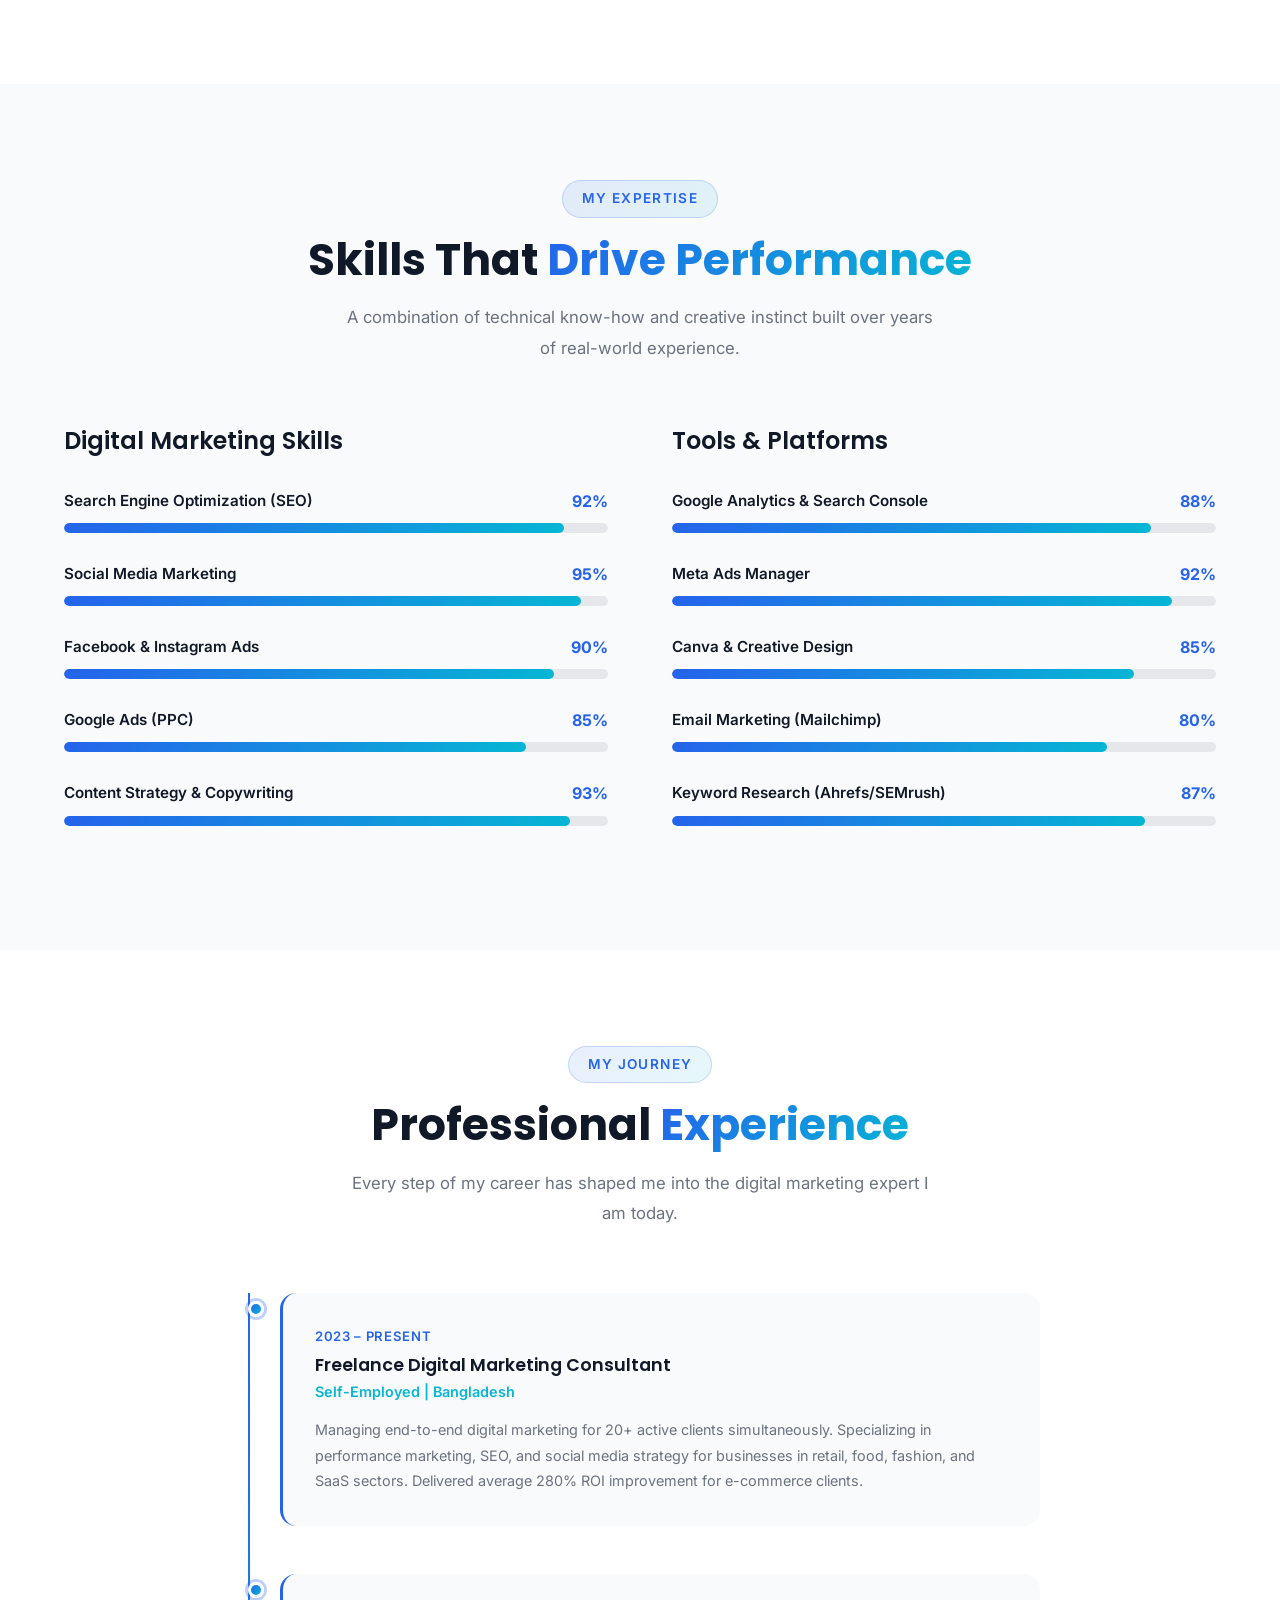
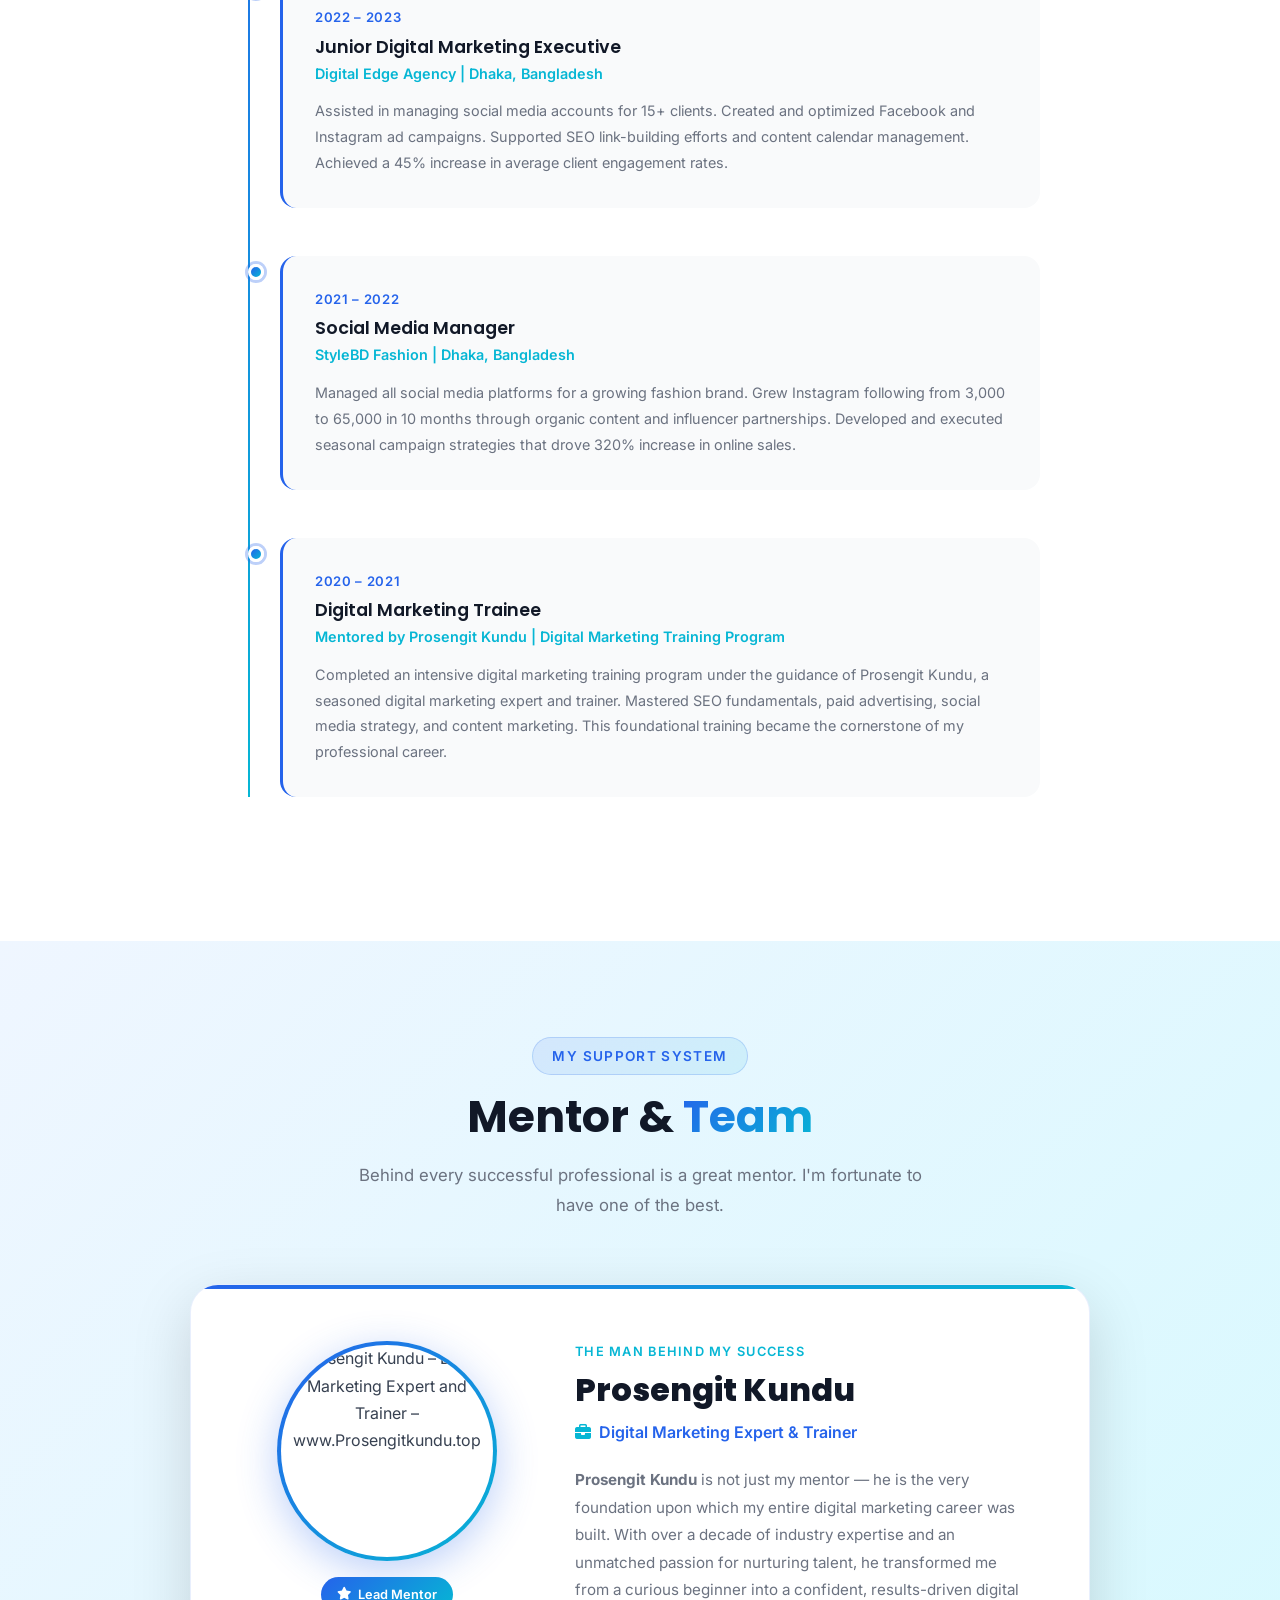
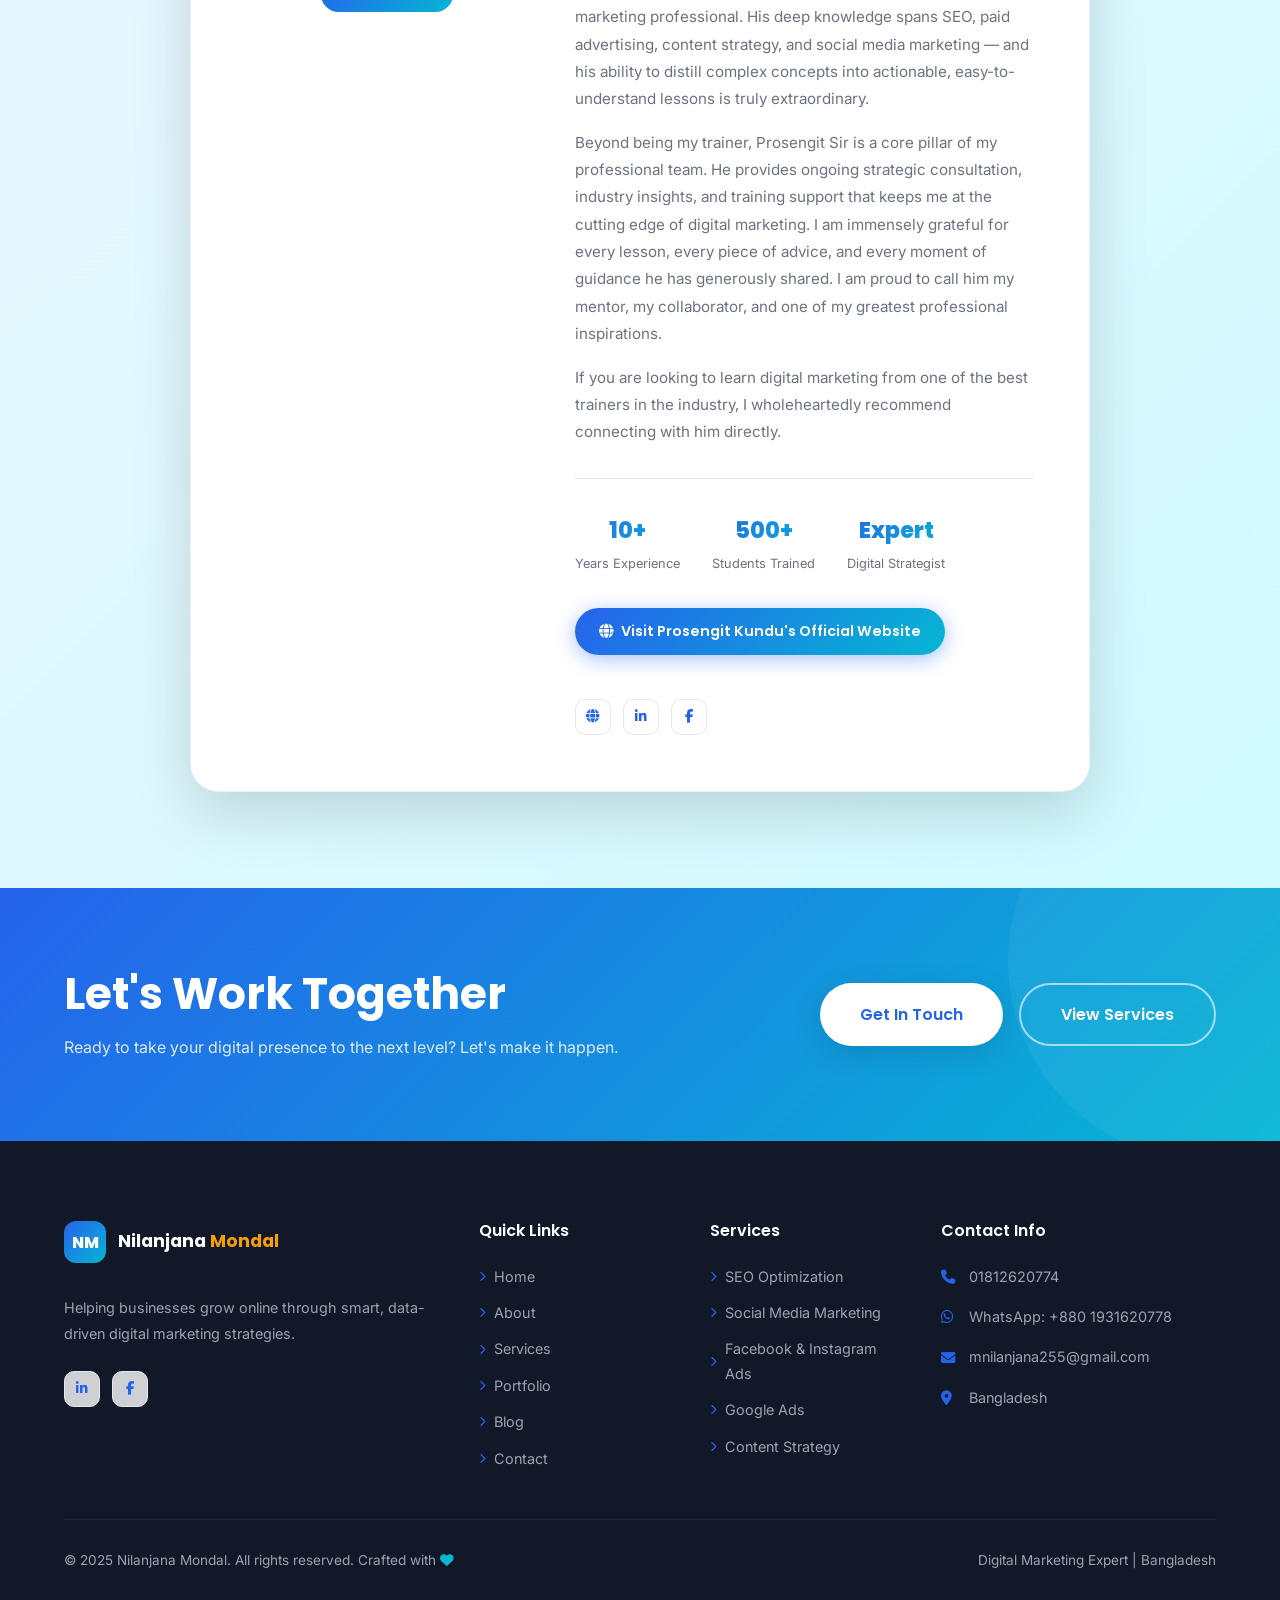
==== commit ae99fd4f: "Update social profiles to LinkedIn + Facebook only and add WhatsApp contact Co-authored-by: arena-ag" ====
--- a/about.html
+++ b/about.html
@@ -345,10 +345,8 @@
         </a>
         <p>Helping businesses grow online through smart, data-driven digital marketing strategies.</p>
         <div class="footer-socials">
-          <a href="#" class="social-icon sm"><i class="fab fa-facebook-f"></i></a>
-          <a href="#" class="social-icon sm"><i class="fab fa-instagram"></i></a>
-          <a href="#" class="social-icon sm"><i class="fab fa-linkedin-in"></i></a>
-          <a href="#" class="social-icon sm"><i class="fab fa-twitter"></i></a>
+          <a href="https://www.linkedin.com/in/nilanjana-mondal" class="social-icon sm" target="_blank" rel="noopener noreferrer" aria-label="Connect on LinkedIn" title="LinkedIn"><i class="fab fa-linkedin-in" aria-hidden="true"></i></a>
+          <a href="https://www.facebook.com/MNilanjana/" class="social-icon sm" target="_blank" rel="noopener noreferrer" aria-label="Follow on Facebook" title="Facebook"><i class="fab fa-facebook-f" aria-hidden="true"></i></a>
         </div>
       </div>
       <div class="footer-links">
@@ -376,6 +374,7 @@
         <h4>Contact Info</h4>
         <ul>
           <li><i class="fas fa-phone"></i> <a href="tel:01812620774">01812620774</a></li>
+          <li><i class="fab fa-whatsapp"></i> <a href="https://wa.me/8801931620778" target="_blank" rel="noopener noreferrer">WhatsApp: +880 1931620778</a></li>
           <li><i class="fas fa-envelope"></i> <a href="mailto:mnilanjana255@gmail.com">mnilanjana255@gmail.com</a></li>
           <li><i class="fas fa-map-marker-alt"></i> Bangladesh</li>
         </ul>
@@ -387,6 +386,12 @@
     </div>
   </div>
 </footer>
+
+<!-- Floating WhatsApp Contact Button -->
+<a href="https://wa.me/8801931620778" class="whatsapp-float" target="_blank" rel="noopener noreferrer" aria-label="Chat on WhatsApp" title="Chat on WhatsApp">
+  <i class="fab fa-whatsapp" aria-hidden="true"></i>
+  <span class="whatsapp-float-text">Chat on WhatsApp</span>
+</a>
 
 <button class="back-to-top" id="backToTop" aria-label="Back to top"><i class="fas fa-arrow-up"></i></button>
 <div class="mobile-overlay" id="mobileOverlay"></div>
--- a/style.css
+++ b/style.css
@@ -1540,3 +1540,66 @@
   .contact-form-wrap { padding: 2rem 1.5rem; }
   .footer-bottom { flex-direction: column; text-align: center; }
 }
+
+/* ---- WHATSAPP CONTACT ---- */
+.btn-whatsapp {
+  background: linear-gradient(135deg, #25D366, #128C7E);
+  color: var(--white);
+  box-shadow: 0 4px 20px rgba(37,211,102,0.35);
+}
+.btn-whatsapp:hover {
+  transform: translateY(-3px);
+  box-shadow: 0 8px 30px rgba(37,211,102,0.45);
+  color: var(--white);
+}
+.btn-whatsapp i { font-size: 1.1rem; }
+/* keep the WhatsApp button readable inside the contact info blocks */
+.contact-info-text a.btn-whatsapp,
+.contact-info-text a.btn-whatsapp:hover { color: var(--white); font-size: 0.9rem; }
+
+/* Floating "Chat on WhatsApp" button (all pages) */
+.whatsapp-float {
+  position: fixed;
+  bottom: 2rem;
+  left: 2rem;
+  display: inline-flex;
+  align-items: center;
+  gap: 0.6rem;
+  padding: 0.85rem 1.4rem;
+  border-radius: 50px;
+  background: linear-gradient(135deg, #25D366, #128C7E);
+  color: var(--white);
+  font-family: var(--font-primary);
+  font-weight: 600;
+  font-size: 0.92rem;
+  line-height: 1;
+  box-shadow: 0 6px 24px rgba(37,211,102,0.4);
+  transition: var(--transition);
+  z-index: 999;
+}
+.whatsapp-float i { font-size: 1.35rem; }
+.whatsapp-float:hover {
+  transform: translateY(-4px);
+  box-shadow: 0 10px 32px rgba(37,211,102,0.5);
+  color: var(--white);
+}
+.whatsapp-float:focus-visible { outline: 3px solid rgba(18,140,126,0.6); outline-offset: 3px; }
+
+/* Tablet & mobile: compact circular icon button */
+@media (max-width: 768px) {
+  .whatsapp-float {
+    left: 1.25rem;
+    bottom: 1.25rem;
+    width: 52px;
+    height: 52px;
+    padding: 0;
+    justify-content: center;
+    border-radius: 50%;
+  }
+  .whatsapp-float-text { display: none; }
+  .whatsapp-float i { font-size: 1.5rem; }
+}
+@media (max-width: 480px) {
+  .whatsapp-float { width: 48px; height: 48px; left: 1rem; bottom: 1rem; }
+  .whatsapp-float i { font-size: 1.35rem; }
+}
